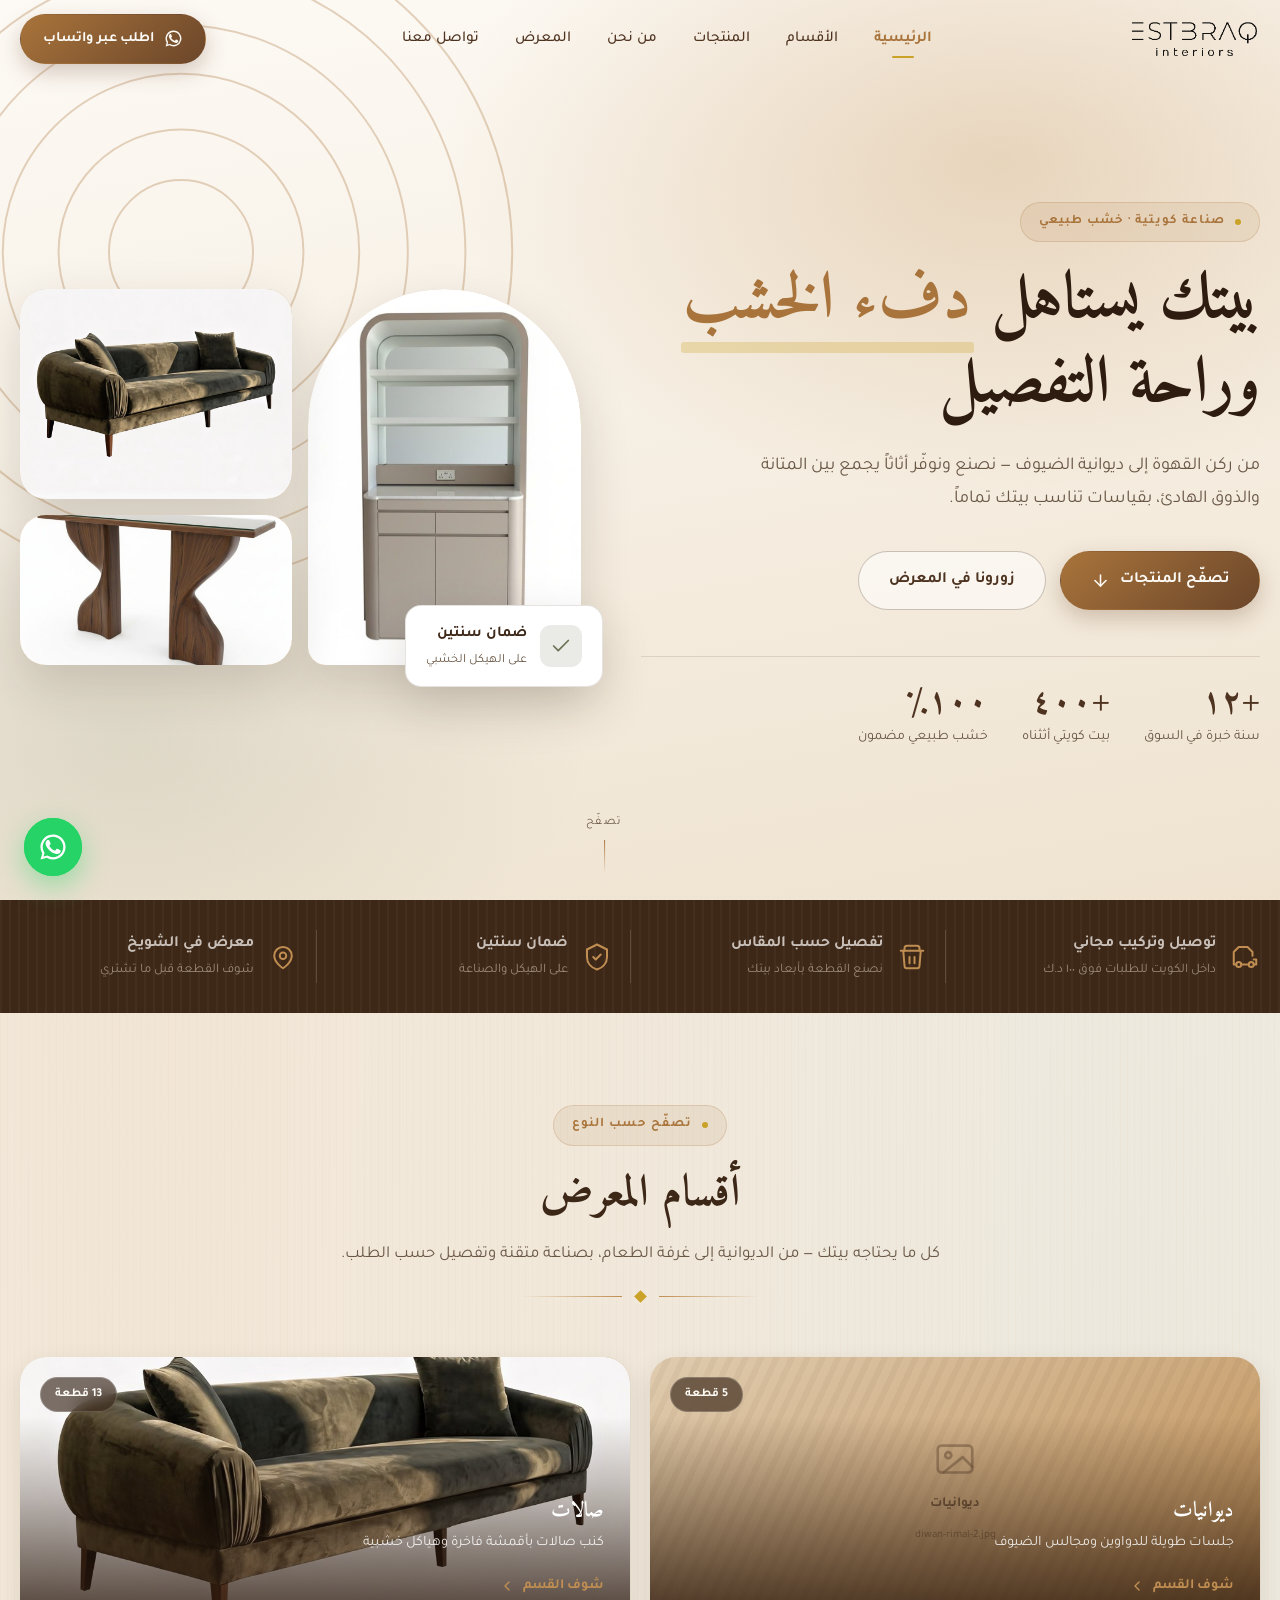
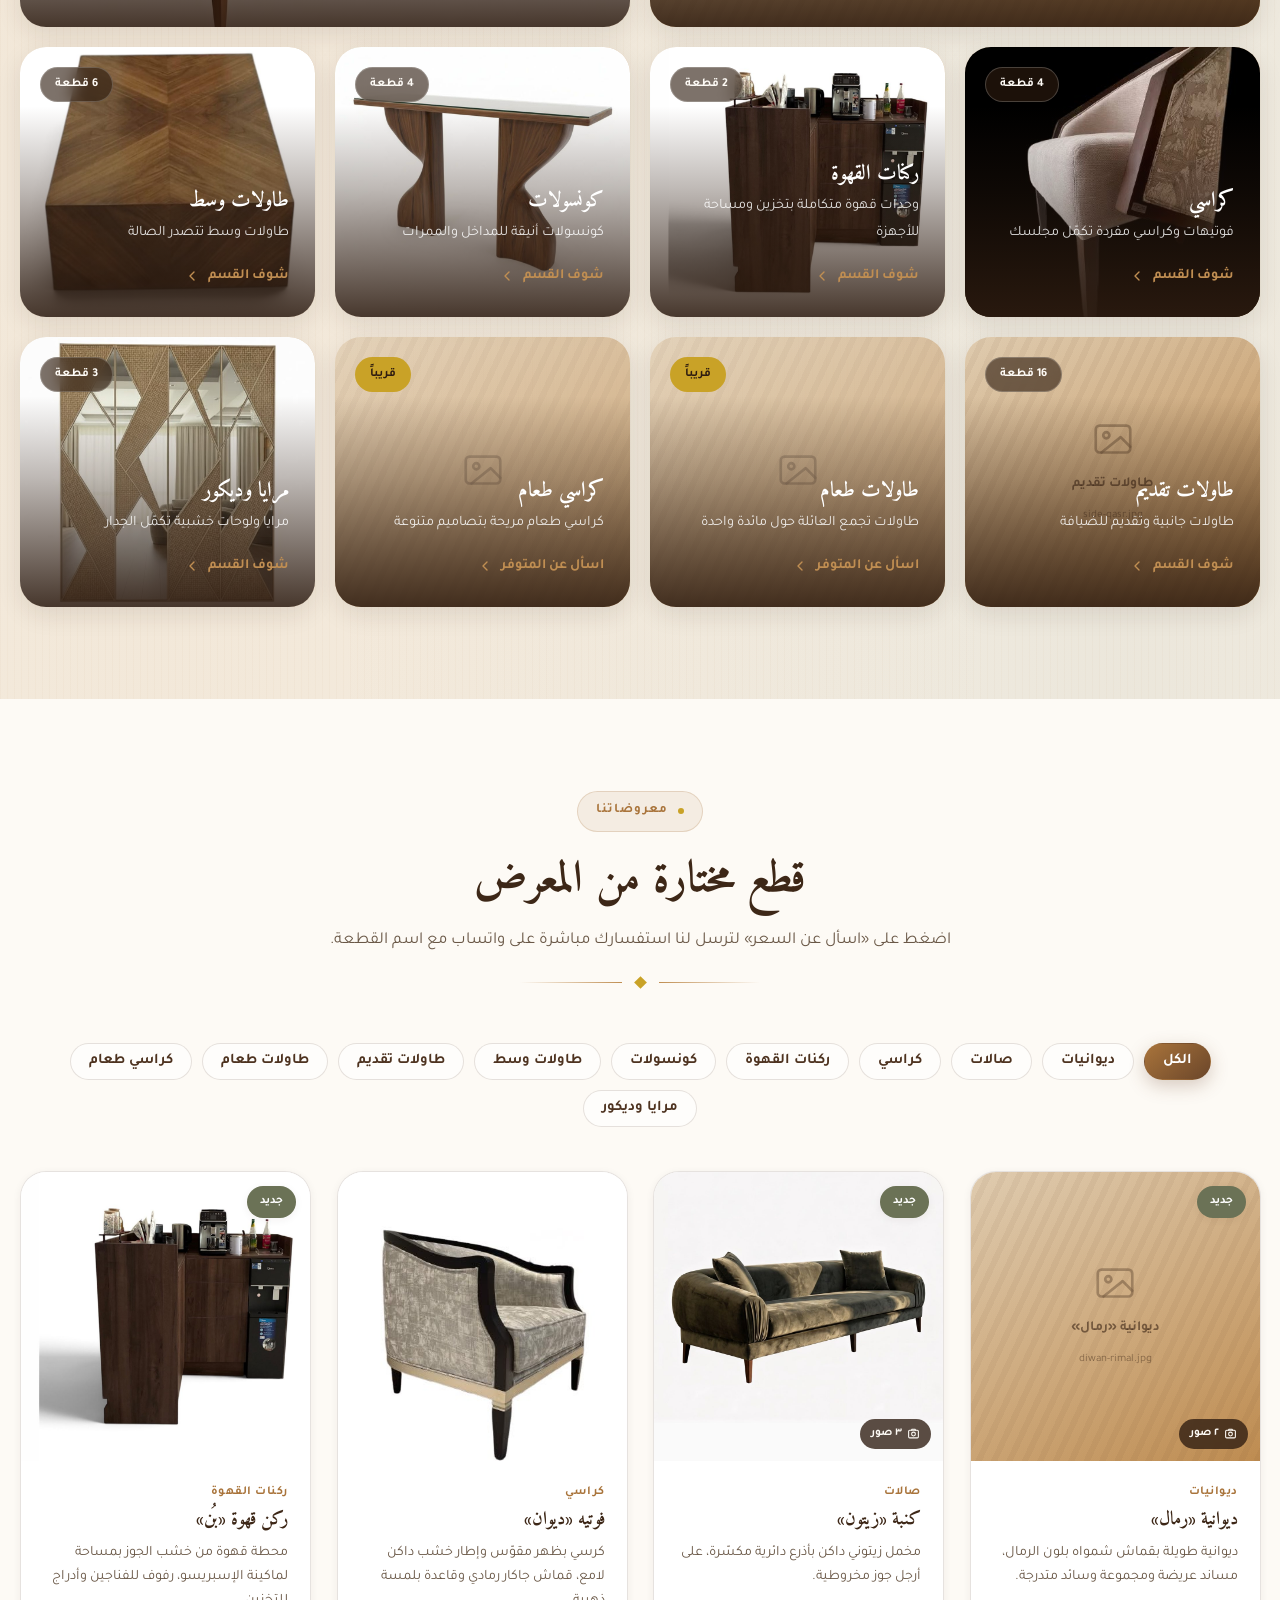
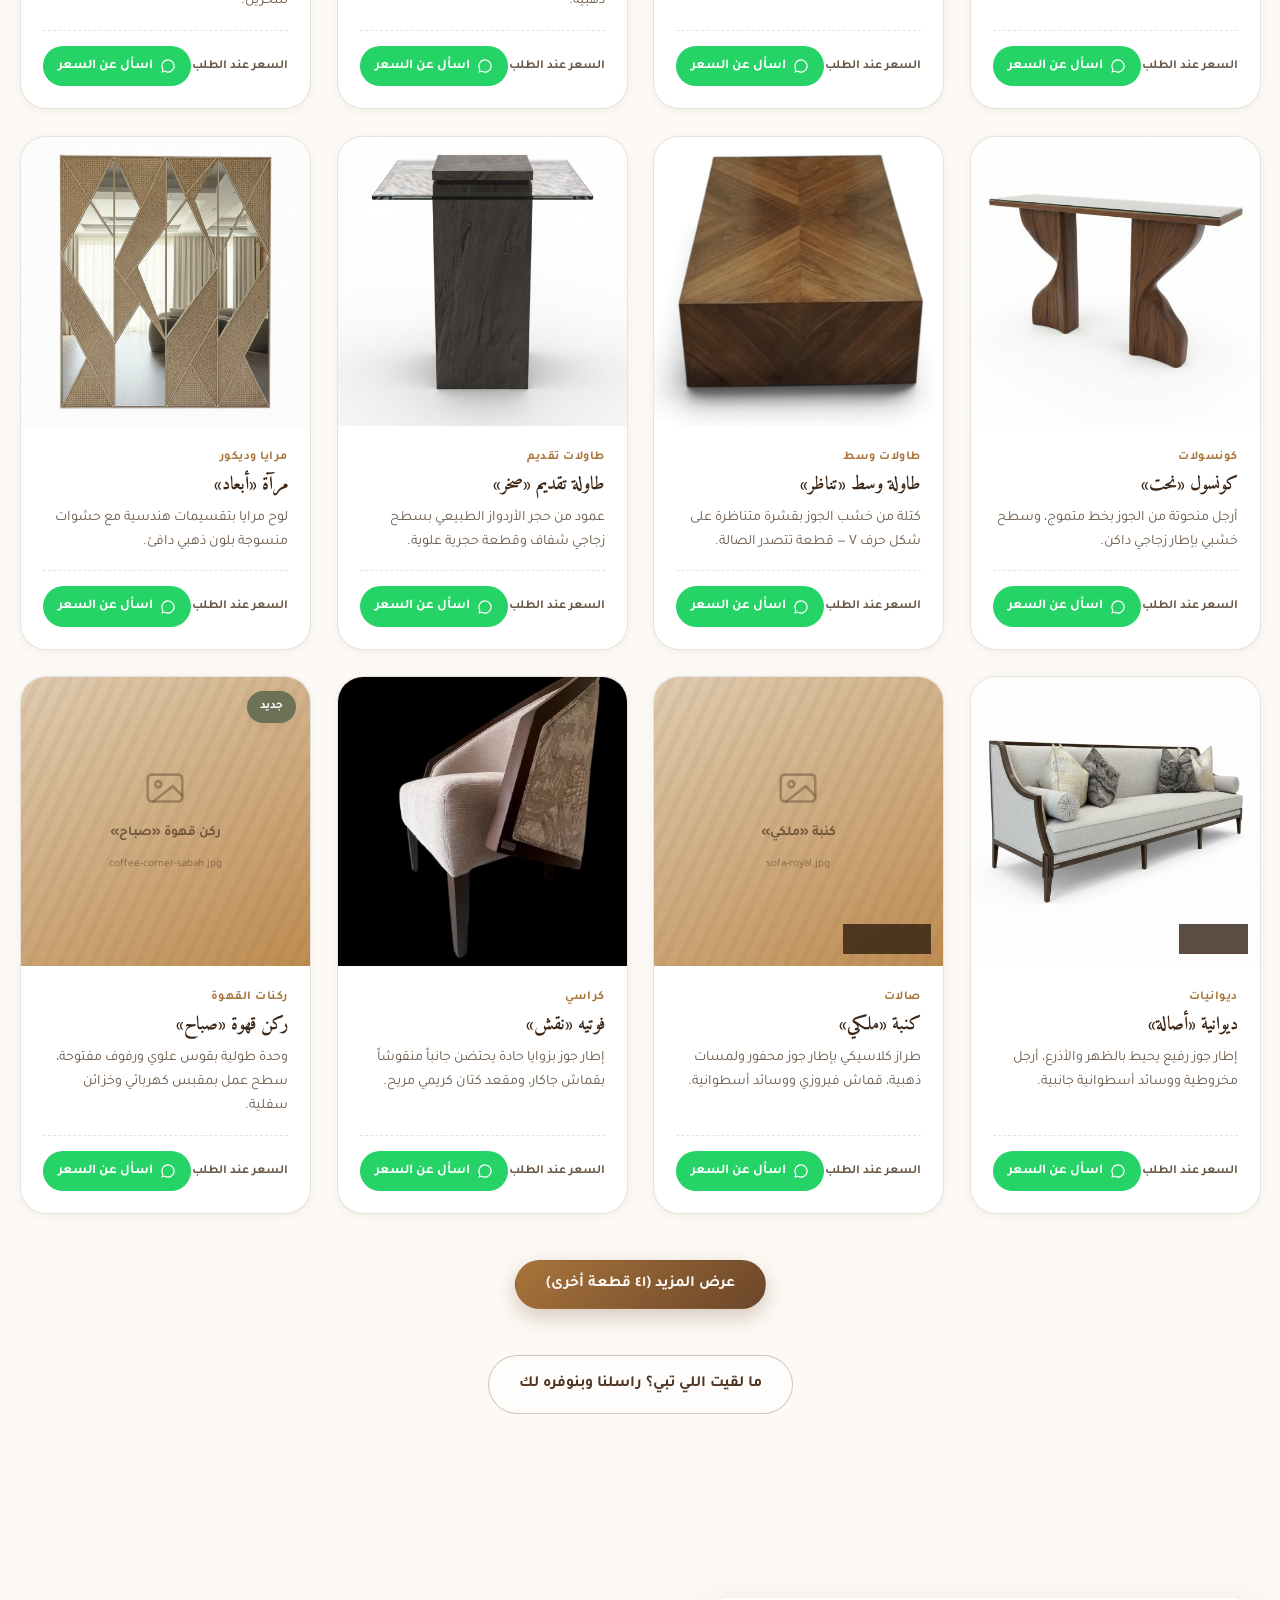
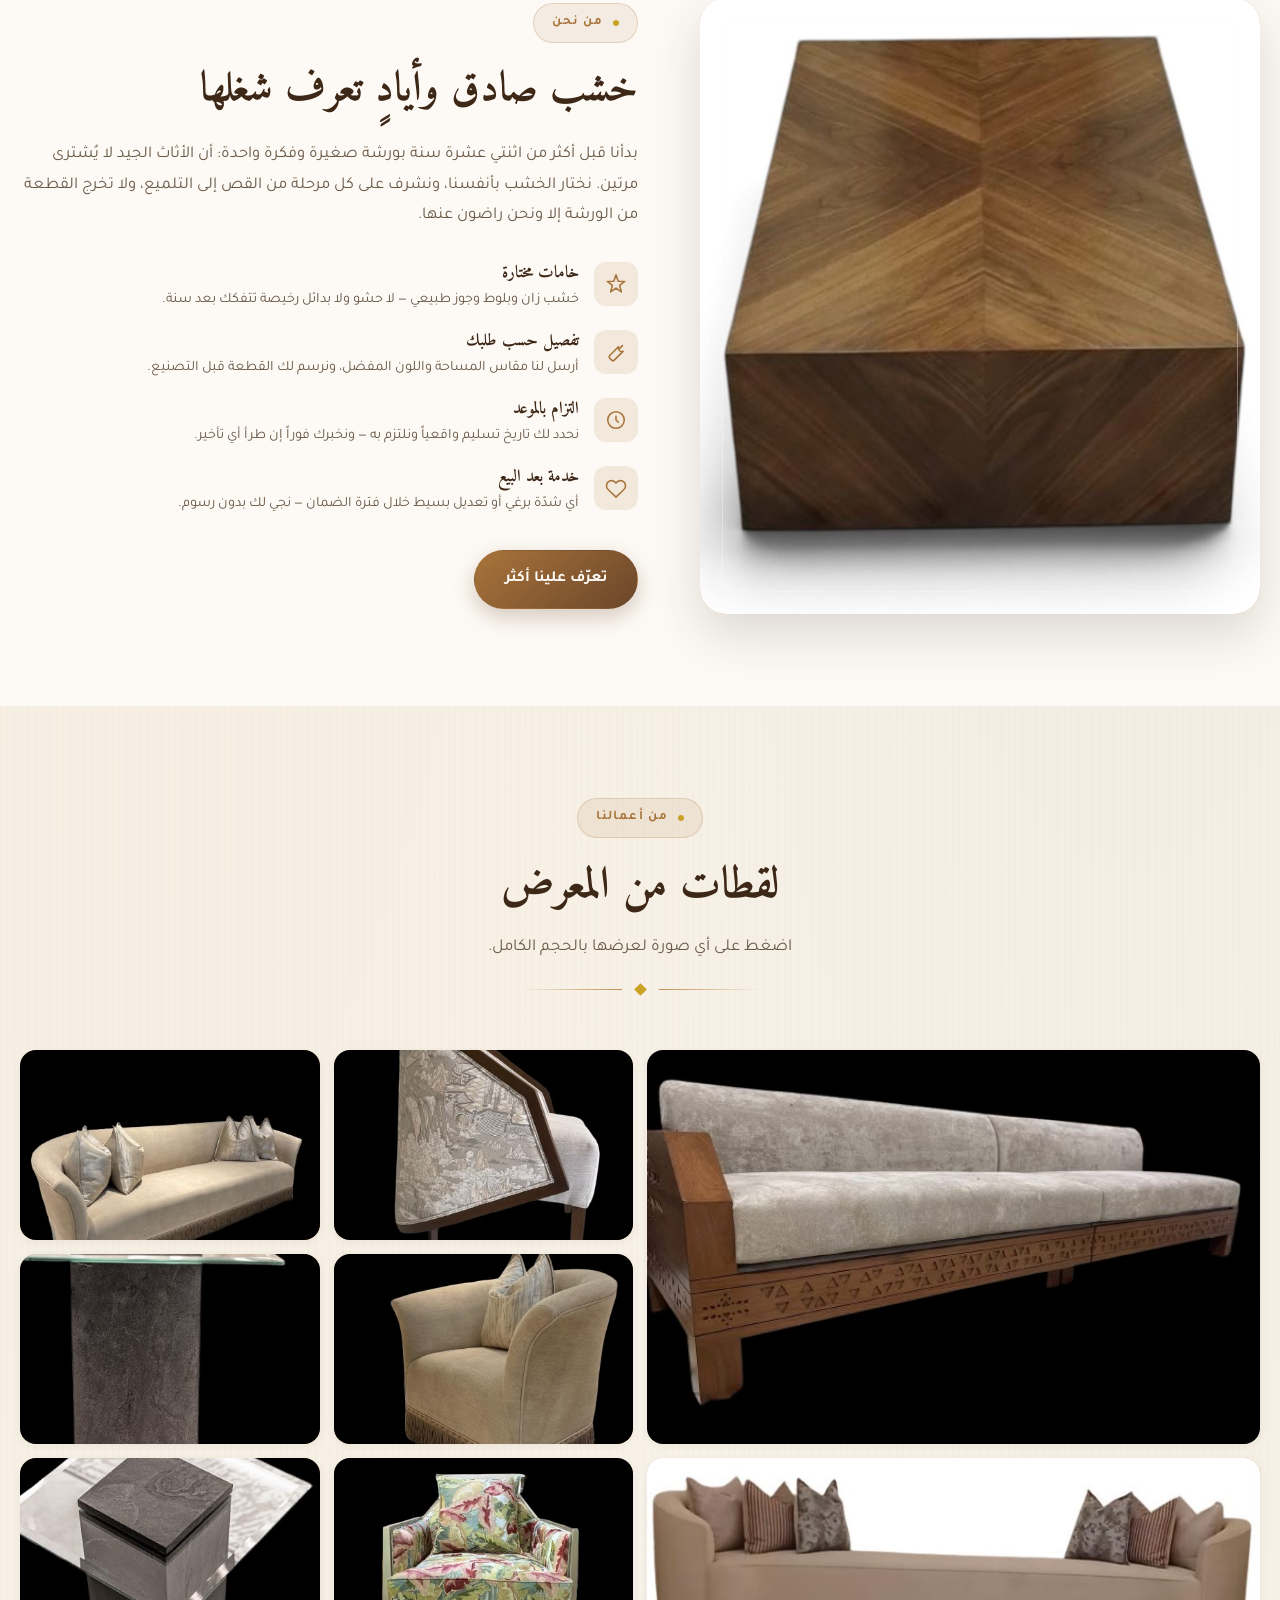
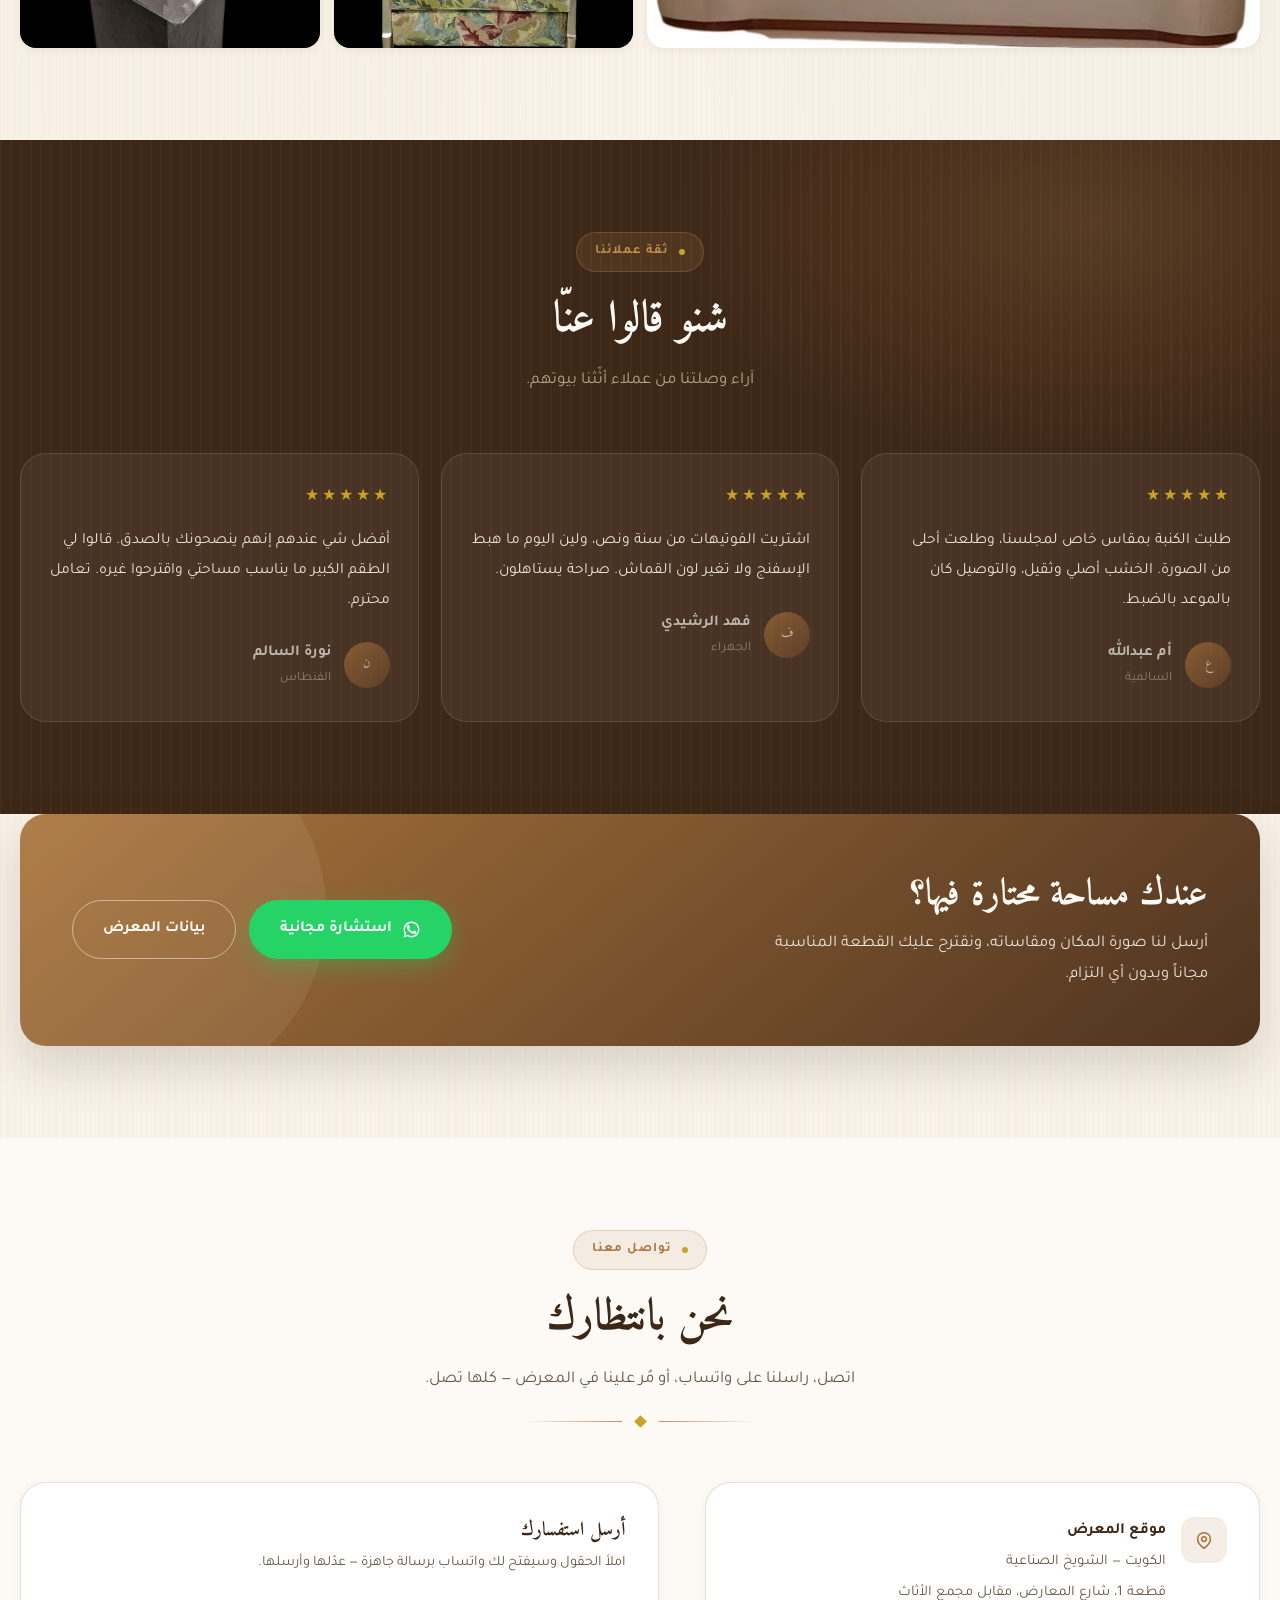
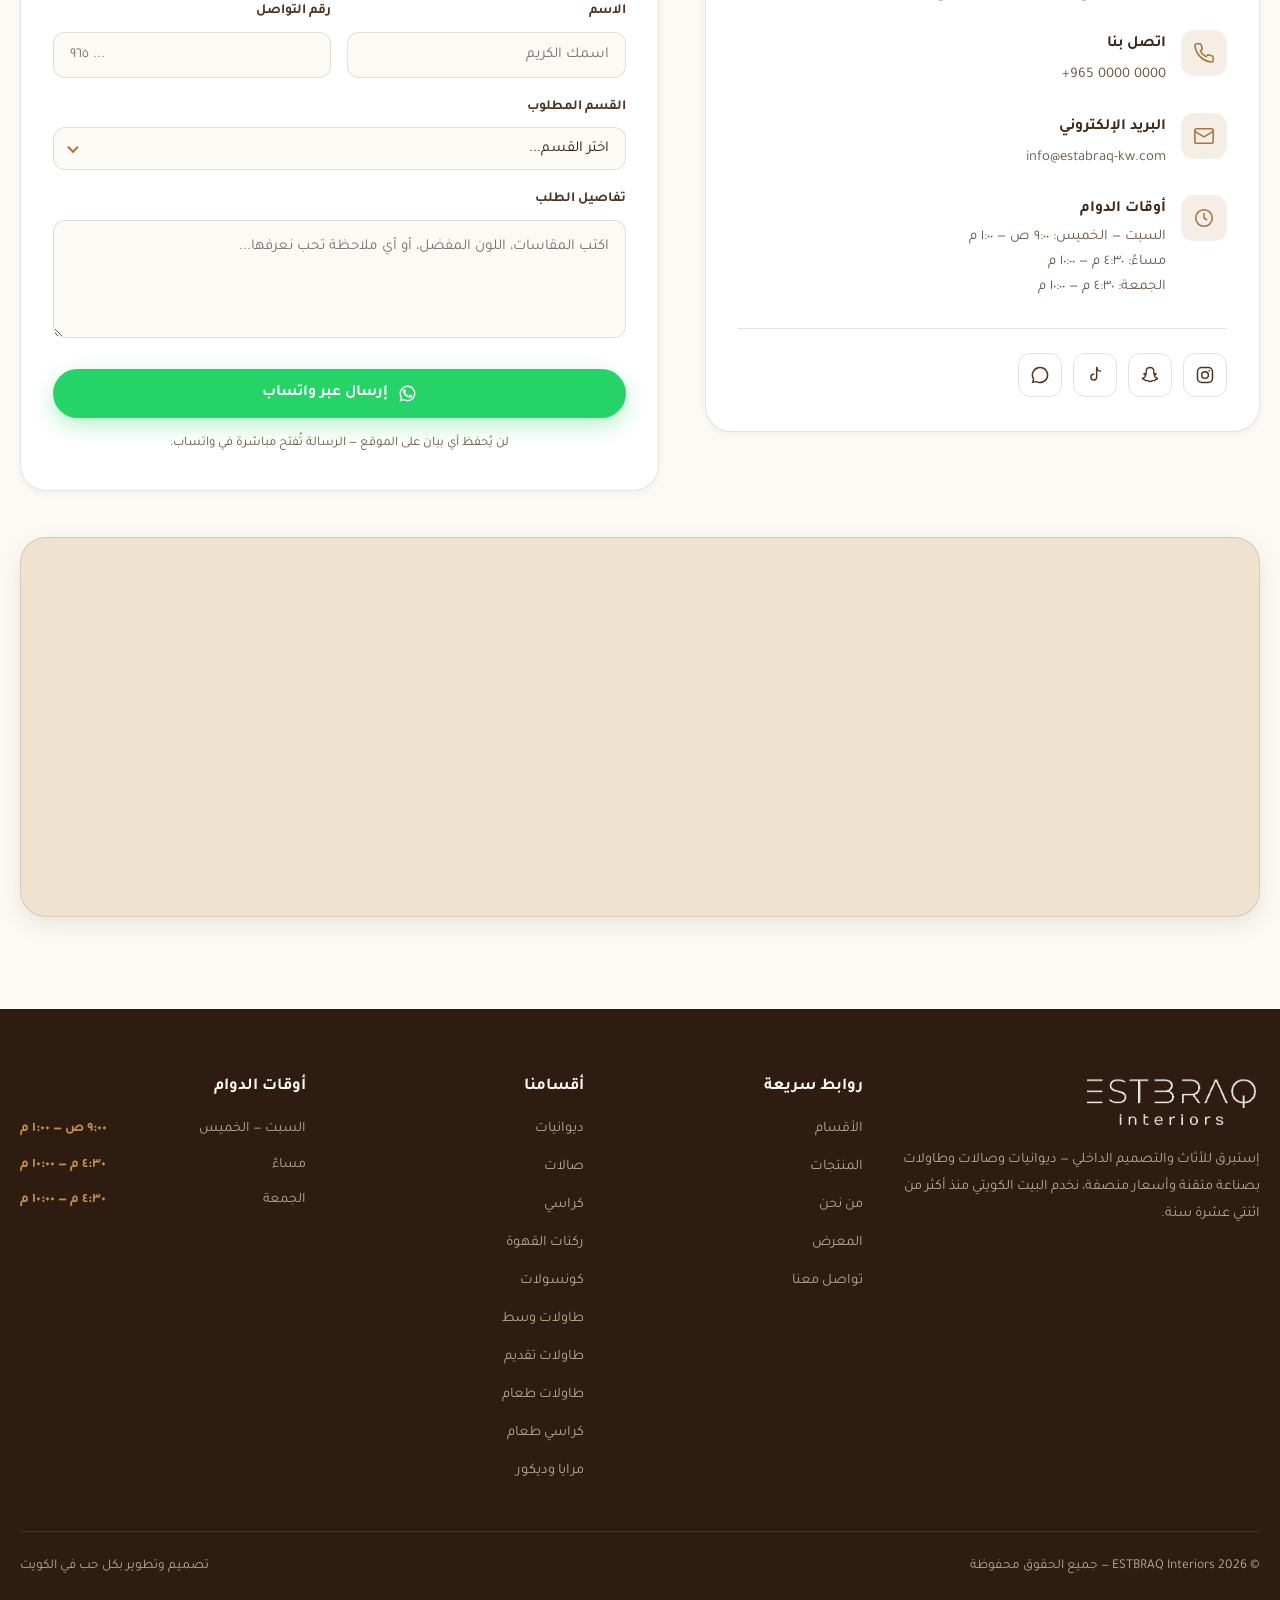
==== index.html @ 03db510d "Add new product catalogue: coffee corners, consoles, tables, decor Process 56 studio photos and 4 tu" ====
<!DOCTYPE html>
<html lang="ar" dir="rtl">
<head>
<meta charset="UTF-8">
<meta name="viewport" content="width=device-width, initial-scale=1">
<title>إستبرق للأثاث | ESTBRAQ Interiors — الكويت</title>
<meta name="description" content="إستبرق للأثاث والتصميم الداخلي في الكويت — ديوانيات، صالات، كراسي، كونسولات، طاولات وسط وتقديم وطعام بصناعة متقنة وتفصيل حسب الطلب.">
<meta name="theme-color" content="#4E3320">

<!-- مشاركة الرابط على واتساب وانستقرام -->
<meta property="og:type" content="website">
<meta property="og:title" content="إستبرق للأثاث | ESTBRAQ Interiors — الكويت">
<meta property="og:description" content="ديوانيات وصالات وطاولات طعام بتصميم أنيق — تفصيل حسب الطلب.">
<meta property="og:locale" content="ar_KW">

<!-- الخطوط العربية -->
<link rel="preconnect" href="https://fonts.googleapis.com">
<link rel="preconnect" href="https://fonts.gstatic.com" crossorigin>
<link href="https://fonts.googleapis.com/css2?family=Tajawal:wght@400;500;700;800&family=Amiri:wght@400;700&display=swap" rel="stylesheet">

<link rel="stylesheet" href="css/style.css">
<link rel="icon" href="data:image/svg+xml,<svg xmlns='http://www.w3.org/2000/svg' viewBox='0 0 100 100'><rect width='100' height='100' rx='22' fill='%23A9743B'/><g fill='%23FDFAF5'><rect x='24' y='27' width='52' height='9' rx='2'/><rect x='24' y='45.5' width='40' height='9' rx='2'/><rect x='24' y='64' width='52' height='9' rx='2'/></g></svg>">
</head>
<body>

<!-- ==================== شريط التنقل ==================== -->
<header class="nav" id="nav">
  <div class="nav__inner">

    <a href="#home" class="brand" aria-label="إستبرق — الرئيسية">
      <img class="brand__logo" src="assets/images/logo.png" alt="ESTBRAQ interiors" width="449" height="137">
    </a>

    <nav class="nav__links" id="navLinks" aria-label="القائمة الرئيسية">
      <a href="#home" class="is-active">الرئيسية</a>
      <a href="#categories">الأقسام</a>
      <a href="#products">المنتجات</a>
      <a href="#about">من نحن</a>
      <a href="#gallery">المعرض</a>
      <a href="#contact">تواصل معنا</a>
    </nav>

    <div class="nav__cta">
      <a href="#" class="btn btn--primary" data-wa data-wa-msg="السلام عليكم، حاب أستفسر عن الأثاث المتوفر لديكم.">
        <svg viewBox="0 0 24 24" fill="currentColor" aria-hidden="true"><path d="M17.47 14.38c-.3-.15-1.75-.86-2.02-.96-.27-.1-.47-.15-.67.15s-.77.96-.94 1.16c-.17.2-.35.22-.64.07-.3-.15-1.25-.46-2.38-1.47-.88-.78-1.47-1.75-1.65-2.05-.17-.3-.02-.46.13-.6.13-.13.3-.35.45-.52.15-.17.2-.3.3-.5.1-.2.05-.37-.02-.52-.08-.15-.67-1.6-.92-2.2-.24-.57-.49-.5-.67-.5h-.57c-.2 0-.52.07-.79.37-.27.3-1.04 1.01-1.04 2.47s1.07 2.86 1.22 3.06c.15.2 2.1 3.2 5.08 4.49.71.3 1.26.49 1.7.63.71.22 1.36.19 1.87.12.57-.09 1.75-.72 2-1.41.25-.69.25-1.28.17-1.41-.07-.13-.27-.2-.57-.35z"/><path d="M12 2a10 10 0 0 0-8.6 15.1L2 22l5.05-1.32A10 10 0 1 0 12 2zm0 18.2a8.2 8.2 0 0 1-4.18-1.14l-.3-.18-3.1.81.83-3.02-.2-.31A8.2 8.2 0 1 1 12 20.2z"/></svg>
        اطلب عبر واتساب
      </a>
    </div>

    <button class="nav__burger" id="burger" aria-label="فتح القائمة" aria-expanded="false" aria-controls="mobileMenu">
      <span></span><span></span><span></span>
    </button>

  </div>
</header>

<!-- قائمة الجوال -->
<div class="mobile-menu" id="mobileMenu">
  <a href="#home">الرئيسية</a>
  <a href="#categories">الأقسام</a>
  <a href="#products">المنتجات</a>
  <a href="#about">من نحن</a>
  <a href="#gallery">المعرض</a>
  <a href="#contact">تواصل معنا</a>
  <a href="#" class="btn btn--wa" data-wa data-wa-msg="السلام عليكم، حاب أستفسر عن الأثاث المتوفر لديكم.">تواصل عبر واتساب</a>
</div>

<main>

<!-- ==================== الواجهة الرئيسية ==================== -->
<section class="hero" id="home">
  <div class="hero__bg"></div>

  <!-- حلقات خشبية زخرفية -->
  <svg class="hero__rings" viewBox="0 0 400 400" aria-hidden="true">
    <g fill="none" stroke="#A9743B" stroke-width="1.1">
      <circle cx="200" cy="200" r="40"/>
      <circle cx="200" cy="200" r="68"/>
      <circle cx="200" cy="200" r="99"/>
      <circle cx="200" cy="200" r="126"/>
      <circle cx="200" cy="200" r="158"/>
      <circle cx="200" cy="200" r="184"/>
    </g>
  </svg>

  <div class="container hero__grid">

    <div class="hero__copy">
      <span class="eyebrow reveal">صناعة كويتية · خشب طبيعي</span>

      <h1 class="hero__title reveal" data-d="1">
        بيتك يستاهل <span class="accent">دفء الخشب</span><br>
        وراحة التفصيل
      </h1>

      <p class="hero__lead reveal" data-d="2">
        من ركن القهوة إلى ديوانية الضيوف — نصنع ونوفّر أثاثاً
        يجمع بين المتانة والذوق الهادئ، بقياسات تناسب بيتك تماماً.
      </p>

      <div class="hero__actions reveal" data-d="3">
        <a href="#products" class="btn btn--primary">
          تصفّح المنتجات
          <svg viewBox="0 0 24 24" fill="none" stroke="currentColor" stroke-width="2" stroke-linecap="round" stroke-linejoin="round"><path d="M12 5v14"/><path d="m19 12-7 7-7-7"/></svg>
        </a>
        <a href="#contact" class="btn btn--ghost">زورونا في المعرض</a>
      </div>

      <div class="hero__stats reveal" data-d="4">
        <div class="hero__stat"><b>+١٢</b><span>سنة خبرة في السوق</span></div>
        <div class="hero__stat"><b>+٤٠٠</b><span>بيت كويتي أثثناه</span></div>
        <div class="hero__stat"><b>١٠٠٪</b><span>خشب طبيعي مضمون</span></div>
      </div>
    </div>

    <div class="hero__visual reveal" data-d="2">
      <figure data-ph="ركن قهوة" data-ph-file="hero-1.jpg"></figure>
      <figure data-ph="كنبة زيتون" data-ph-file="hero-2.jpg"></figure>
      <figure data-ph="كونسول نحت" data-ph-file="hero-3.jpg"></figure>

      <div class="hero__badge">
        <span class="icn" aria-hidden="true">
          <svg viewBox="0 0 24 24" fill="none" stroke="currentColor" stroke-width="1.9" stroke-linecap="round" stroke-linejoin="round"><path d="M20 6 9 17l-5-5"/></svg>
        </span>
        <span>
          <b>ضمان سنتين</b>
          <span>على الهيكل الخشبي</span>
        </span>
      </div>
    </div>

  </div>

  <div class="scroll-hint" aria-hidden="true">
    <span>تصفّح</span>
    <i></i>
  </div>
</section>

<!-- ==================== شريط المزايا ==================== -->
<section class="strip">
  <div class="container strip__grid">

    <div class="strip__item">
      <svg viewBox="0 0 24 24" fill="none" stroke="currentColor" stroke-width="1.6" stroke-linecap="round" stroke-linejoin="round"><path d="M5 18H3V8l4-4h7l4 4v3"/><circle cx="7" cy="18" r="2"/><circle cx="17" cy="18" r="2"/><path d="M9 18h6"/><path d="M19 14h2v4h-2"/></svg>
      <span><b>توصيل وتركيب مجاني</b><span>داخل الكويت للطلبات فوق ١٠٠ د.ك</span></span>
    </div>

    <div class="strip__item">
      <svg viewBox="0 0 24 24" fill="none" stroke="currentColor" stroke-width="1.6" stroke-linecap="round" stroke-linejoin="round"><path d="M3 7h18"/><path d="M6 7V5a2 2 0 0 1 2-2h8a2 2 0 0 1 2 2v2"/><path d="M5 7l1 12a2 2 0 0 0 2 2h8a2 2 0 0 0 2-2l1-12"/><path d="M10 12v5M14 12v5"/></svg>
      <span><b>تفصيل حسب المقاس</b><span>نصنع القطعة بأبعاد بيتك</span></span>
    </div>

    <div class="strip__item">
      <svg viewBox="0 0 24 24" fill="none" stroke="currentColor" stroke-width="1.6" stroke-linecap="round" stroke-linejoin="round"><path d="M12 2 4 6v6c0 5 3.4 8.7 8 10 4.6-1.3 8-5 8-10V6z"/><path d="m9 12 2 2 4-4"/></svg>
      <span><b>ضمان سنتين</b><span>على الهيكل والصناعة</span></span>
    </div>

    <div class="strip__item">
      <svg viewBox="0 0 24 24" fill="none" stroke="currentColor" stroke-width="1.6" stroke-linecap="round" stroke-linejoin="round"><path d="M12 21s-7-4.4-7-10a7 7 0 0 1 14 0c0 5.6-7 10-7 10z"/><circle cx="12" cy="11" r="2.6"/></svg>
      <span><b>معرض في الشويخ</b><span>شوف القطعة قبل ما تشتري</span></span>
    </div>

  </div>
</section>

<!-- ==================== الأقسام ==================== -->
<section class="section" id="categories">
  <div class="container">

    <div class="section-head reveal">
      <span class="eyebrow">تصفّح حسب النوع</span>
      <h2 class="section-title">أقسام المعرض</h2>
      <p class="section-sub">كل ما يحتاجه بيتك — من الديوانية إلى غرفة الطعام، بصناعة متقنة وتفصيل حسب الطلب.</p>
      <div class="divider"><span></span></div>
    </div>

    <div class="cats" id="catsGrid"><!-- تُبنى من ملف data.js --></div>

  </div>
</section>

<!-- ==================== المنتجات ==================== -->
<section class="section" id="products" style="background: var(--surface-2);">
  <div class="container">

    <div class="section-head reveal">
      <span class="eyebrow">معروضاتنا</span>
      <h2 class="section-title">قطع مختارة من المعرض</h2>
      <p class="section-sub">اضغط على «اسأل عن السعر» لترسل لنا استفسارك مباشرة على واتساب مع اسم القطعة.</p>
      <div class="divider"><span></span></div>
    </div>

    <div class="filters reveal" id="filters" role="tablist" aria-label="تصفية المنتجات"></div>

    <div class="products" id="productsGrid"></div>

    <div class="more-wrap" id="loadMoreWrap" hidden>
      <button type="button" class="btn btn--primary" id="loadMore">عرض المزيد</button>
    </div>

    <div class="more-wrap">
      <a href="#" class="btn btn--ghost" data-wa data-wa-msg="السلام عليكم، أبي أشوف باقي القطع المتوفرة عندكم.">
        ما لقيت اللي تبي؟ راسلنا وبنوفره لك
      </a>
    </div>

  </div>
</section>

<!-- ==================== من نحن ==================== -->
<section class="section about" id="about">
  <div class="container about__grid">

    <div class="about__media reveal" data-ph="ورشتنا" data-ph-file="about.jpg">
      <div class="about__frame"></div>
    </div>

    <div class="about__copy">
      <span class="eyebrow reveal">من نحن</span>
      <h2 class="about__title reveal" data-d="1">خشب صادق وأيادٍ تعرف شغلها</h2>
      <p class="about__text reveal" data-d="2">
        بدأنا قبل أكثر من اثنتي عشرة سنة بورشة صغيرة وفكرة واحدة: أن الأثاث الجيد
        لا يُشترى مرتين. نختار الخشب بأنفسنا، ونشرف على كل مرحلة من القص إلى التلميع،
        ولا تخرج القطعة من الورشة إلا ونحن راضون عنها.
      </p>

      <div class="about__points">
        <div class="about__point reveal" data-d="1">
          <span class="icn" aria-hidden="true"><svg viewBox="0 0 24 24" fill="none" stroke="currentColor" stroke-width="1.7" stroke-linecap="round" stroke-linejoin="round"><path d="m12 2 2.4 6.9 7.1.3-5.6 4.4 2 7-5.9-4.1L6.1 20.6l2-7L2.5 9.2l7.1-.3z"/></svg></span>
          <div><h4>خامات مختارة</h4><p>خشب زان وبلوط وجوز طبيعي — لا حشو ولا بدائل رخيصة تتفكك بعد سنة.</p></div>
        </div>

        <div class="about__point reveal" data-d="2">
          <span class="icn" aria-hidden="true"><svg viewBox="0 0 24 24" fill="none" stroke="currentColor" stroke-width="1.7" stroke-linecap="round" stroke-linejoin="round"><path d="M14.7 6.3a4 4 0 0 0 5 5l-9.6 9.6a2 2 0 0 1-2.8 0l-2.2-2.2a2 2 0 0 1 0-2.8z"/><path d="m16 8 3-3"/></svg></span>
          <div><h4>تفصيل حسب طلبك</h4><p>أرسل لنا مقاس المساحة واللون المفضل، ونرسم لك القطعة قبل التصنيع.</p></div>
        </div>

        <div class="about__point reveal" data-d="3">
          <span class="icn" aria-hidden="true"><svg viewBox="0 0 24 24" fill="none" stroke="currentColor" stroke-width="1.7" stroke-linecap="round" stroke-linejoin="round"><path d="M12 8v4l2.5 2.5"/><circle cx="12" cy="12" r="9"/></svg></span>
          <div><h4>التزام بالموعد</h4><p>نحدد لك تاريخ تسليم واقعياً ونلتزم به — ونخبرك فوراً إن طرأ أي تأخير.</p></div>
        </div>

        <div class="about__point reveal" data-d="4">
          <span class="icn" aria-hidden="true"><svg viewBox="0 0 24 24" fill="none" stroke="currentColor" stroke-width="1.7" stroke-linecap="round" stroke-linejoin="round"><path d="M20.8 5.6a5.5 5.5 0 0 0-7.8 0L12 6.6l-1-1a5.5 5.5 0 1 0-7.8 7.8l1 1L12 22l7.8-7.6 1-1a5.5 5.5 0 0 0 0-7.8z"/></svg></span>
          <div><h4>خدمة بعد البيع</h4><p>أي شدّة برغي أو تعديل بسيط خلال فترة الضمان — نجي لك بدون رسوم.</p></div>
        </div>
      </div>

      <a href="#contact" class="btn btn--primary reveal">تعرّف علينا أكثر</a>
    </div>

  </div>
</section>

<!-- ==================== المعرض ==================== -->
<section class="section" id="gallery">
  <div class="container">

    <div class="section-head reveal">
      <span class="eyebrow">من أعمالنا</span>
      <h2 class="section-title">لقطات من المعرض</h2>
      <p class="section-sub">اضغط على أي صورة لعرضها بالحجم الكامل.</p>
      <div class="divider"><span></span></div>
    </div>

    <div class="gallery reveal" id="galleryGrid"></div>

  </div>
</section>

<!-- ==================== آراء العملاء ==================== -->
<section class="section reviews">
  <div class="container">

    <div class="section-head reveal">
      <span class="eyebrow">ثقة عملائنا</span>
      <h2 class="section-title">شنو قالوا عنّا</h2>
      <p class="section-sub">آراء وصلتنا من عملاء أثّثنا بيوتهم.</p>
    </div>

    <div class="reviews__grid" id="reviewsGrid"></div>

  </div>
</section>

<!-- ==================== دعوة للتواصل ==================== -->
<section class="section" style="padding-top:0;">
  <div class="container">
    <div class="cta-band reveal">
      <div>
        <h2>عندك مساحة محتارة فيها؟</h2>
        <p>أرسل لنا صورة المكان ومقاساته، ونقترح عليك القطعة المناسبة مجاناً وبدون أي التزام.</p>
      </div>
      <div class="cta-band__actions">
        <a href="#" class="btn btn--wa" data-wa data-wa-msg="السلام عليكم، عندي مساحة أبي أستشيركم فيها. بأرسل لكم صورة ومقاسات.">
          <svg viewBox="0 0 24 24" fill="currentColor" aria-hidden="true"><path d="M12 2a10 10 0 0 0-8.6 15.1L2 22l5.05-1.32A10 10 0 1 0 12 2zm0 18.2a8.2 8.2 0 0 1-4.18-1.14l-.3-.18-3.1.81.83-3.02-.2-.31A8.2 8.2 0 1 1 12 20.2z"/><path d="M17.47 14.38c-.3-.15-1.75-.86-2.02-.96-.27-.1-.47-.15-.67.15s-.77.96-.94 1.16c-.17.2-.35.22-.64.07-.3-.15-1.25-.46-2.38-1.47-.88-.78-1.47-1.75-1.65-2.05-.17-.3-.02-.46.13-.6.13-.13.3-.35.45-.52.15-.17.2-.3.3-.5.1-.2.05-.37-.02-.52-.08-.15-.67-1.6-.92-2.2-.24-.57-.49-.5-.67-.5h-.57c-.2 0-.52.07-.79.37-.27.3-1.04 1.01-1.04 2.47s1.07 2.86 1.22 3.06c.15.2 2.1 3.2 5.08 4.49.71.3 1.26.49 1.7.63.71.22 1.36.19 1.87.12.57-.09 1.75-.72 2-1.41.25-.69.25-1.28.17-1.41-.07-.13-.27-.2-.57-.35z"/></svg>
          استشارة مجانية
        </a>
        <a href="#contact" class="btn btn--ghost">بيانات المعرض</a>
      </div>
    </div>
  </div>
</section>

<!-- ==================== التواصل ==================== -->
<section class="section" id="contact" style="background: var(--surface-2); padding-top:0;">
  <div class="container" style="padding-top:92px;">

    <div class="section-head reveal">
      <span class="eyebrow">تواصل معنا</span>
      <h2 class="section-title">نحن بانتظارك</h2>
      <p class="section-sub">اتصل، راسلنا على واتساب، أو مُر علينا في المعرض — كلها تصل.</p>
      <div class="divider"><span></span></div>
    </div>

    <div class="contact__grid">

      <!-- بطاقة المعلومات -->
      <div class="info-card reveal">
        <div class="info-list" id="infoList"></div>
        <div class="socials" id="socials"></div>
      </div>

      <!-- نموذج الاستفسار -->
      <div class="form-card reveal" data-d="1">
        <h3 style="margin-bottom:6px;">أرسل استفسارك</h3>
        <p style="font-size:.9rem;color:var(--ink-soft);margin-bottom:22px;">
          املأ الحقول وسيفتح لك واتساب برسالة جاهزة — عدّلها وأرسلها.
        </p>

        <form id="inquiryForm" novalidate>
          <div class="form-row">
            <div class="field">
              <label for="fName">الاسم</label>
              <input type="text" id="fName" name="name" placeholder="اسمك الكريم" required autocomplete="name">
            </div>
            <div class="field">
              <label for="fPhone">رقم التواصل</label>
              <input type="tel" id="fPhone" name="phone" placeholder="٩٦٥ ..." inputmode="tel" autocomplete="tel">
            </div>
          </div>

          <div class="field">
            <label for="fCat">القسم المطلوب</label>
            <div class="sel-wrap">
              <select id="fCat" name="cat"></select>
            </div>
          </div>

          <div class="field">
            <label for="fMsg">تفاصيل الطلب</label>
            <textarea id="fMsg" name="msg" placeholder="اكتب المقاسات، اللون المفضل، أو أي ملاحظة تحب نعرفها..." required></textarea>
          </div>

          <button type="submit" class="btn btn--wa">
            <svg viewBox="0 0 24 24" fill="currentColor" aria-hidden="true"><path d="M12 2a10 10 0 0 0-8.6 15.1L2 22l5.05-1.32A10 10 0 1 0 12 2zm0 18.2a8.2 8.2 0 0 1-4.18-1.14l-.3-.18-3.1.81.83-3.02-.2-.31A8.2 8.2 0 1 1 12 20.2z"/><path d="M17.47 14.38c-.3-.15-1.75-.86-2.02-.96-.27-.1-.47-.15-.67.15s-.77.96-.94 1.16c-.17.2-.35.22-.64.07-.3-.15-1.25-.46-2.38-1.47-.88-.78-1.47-1.75-1.65-2.05-.17-.3-.02-.46.13-.6.13-.13.3-.35.45-.52.15-.17.2-.3.3-.5.1-.2.05-.37-.02-.52-.08-.15-.67-1.6-.92-2.2-.24-.57-.49-.5-.67-.5h-.57c-.2 0-.52.07-.79.37-.27.3-1.04 1.01-1.04 2.47s1.07 2.86 1.22 3.06c.15.2 2.1 3.2 5.08 4.49.71.3 1.26.49 1.7.63.71.22 1.36.19 1.87.12.57-.09 1.75-.72 2-1.41.25-.69.25-1.28.17-1.41-.07-.13-.27-.2-.57-.35z"/></svg>
            إرسال عبر واتساب
          </button>
          <p class="form-note">لن يُحفظ أي بيان على الموقع — الرسالة تُفتح مباشرة في واتساب.</p>
        </form>
      </div>

    </div>

    <div class="map-wrap reveal" style="margin-top:46px;" id="mapWrap"></div>

  </div>
</section>

</main>

<!-- ==================== التذييل ==================== -->
<footer class="footer">
  <div class="container">
    <div class="footer__grid">

      <div>
        <div class="brand">
          <img class="brand__logo" src="assets/images/logo.png" alt="ESTBRAQ interiors" width="449" height="137">
        </div>
        <p>إستبرق للأثاث والتصميم الداخلي — ديوانيات وصالات وطاولات بصناعة متقنة وأسعار منصفة، نخدم البيت الكويتي منذ أكثر من اثنتي عشرة سنة.</p>
      </div>

      <div>
        <h4>روابط سريعة</h4>
        <div class="footer__links">
          <a href="#categories">الأقسام</a>
          <a href="#products">المنتجات</a>
          <a href="#about">من نحن</a>
          <a href="#gallery">المعرض</a>
          <a href="#contact">تواصل معنا</a>
        </div>
      </div>

      <div>
        <h4>أقسامنا</h4>
        <div class="footer__links" id="footerCats"></div>
      </div>

      <div>
        <h4>أوقات الدوام</h4>
        <div class="footer__hours" id="footerHours"></div>
      </div>

    </div>

    <div class="footer__bottom">
      <span id="copyright"></span>
      <span>تصميم وتطوير بكل حب في الكويت</span>
    </div>
  </div>
</footer>

<!-- الأزرار العائمة -->
<a href="#" class="wa-float" data-wa data-wa-msg="السلام عليكم، حاب أستفسر عن الأثاث." aria-label="تواصل عبر واتساب">
  <svg viewBox="0 0 24 24" fill="currentColor" aria-hidden="true"><path d="M12 2a10 10 0 0 0-8.6 15.1L2 22l5.05-1.32A10 10 0 1 0 12 2zm0 18.2a8.2 8.2 0 0 1-4.18-1.14l-.3-.18-3.1.81.83-3.02-.2-.31A8.2 8.2 0 1 1 12 20.2z"/><path d="M17.47 14.38c-.3-.15-1.75-.86-2.02-.96-.27-.1-.47-.15-.67.15s-.77.96-.94 1.16c-.17.2-.35.22-.64.07-.3-.15-1.25-.46-2.38-1.47-.88-.78-1.47-1.75-1.65-2.05-.17-.3-.02-.46.13-.6.13-.13.3-.35.45-.52.15-.17.2-.3.3-.5.1-.2.05-.37-.02-.52-.08-.15-.67-1.6-.92-2.2-.24-.57-.49-.5-.67-.5h-.57c-.2 0-.52.07-.79.37-.27.3-1.04 1.01-1.04 2.47s1.07 2.86 1.22 3.06c.15.2 2.1 3.2 5.08 4.49.71.3 1.26.49 1.7.63.71.22 1.36.19 1.87.12.57-.09 1.75-.72 2-1.41.25-.69.25-1.28.17-1.41-.07-.13-.27-.2-.57-.35z"/></svg>
</a>

<button class="to-top" id="toTop" aria-label="العودة للأعلى">
  <svg viewBox="0 0 24 24" fill="none" stroke="currentColor" stroke-width="2.2" stroke-linecap="round" stroke-linejoin="round"><path d="M12 19V5"/><path d="m5 12 7-7 7 7"/></svg>
</button>

<!-- صندوق عرض الصور -->
<div class="lightbox" id="lightbox" role="dialog" aria-modal="true" aria-label="عرض الصورة">
  <button class="lightbox__close" id="lbClose" aria-label="إغلاق">
    <svg viewBox="0 0 24 24" fill="none" stroke="currentColor" stroke-width="2.2" stroke-linecap="round"><path d="M18 6 6 18M6 6l12 12"/></svg>
  </button>
  <button class="lightbox__nav lightbox__nav--prev" id="lbPrev" aria-label="السابق">
    <svg viewBox="0 0 24 24" fill="none" stroke="currentColor" stroke-width="2.2" stroke-linecap="round" stroke-linejoin="round"><path d="m9 18 6-6-6-6"/></svg>
  </button>
  <button class="lightbox__nav lightbox__nav--next" id="lbNext" aria-label="التالي">
    <svg viewBox="0 0 24 24" fill="none" stroke="currentColor" stroke-width="2.2" stroke-linecap="round" stroke-linejoin="round"><path d="m15 18-6-6 6-6"/></svg>
  </button>
  <div class="lightbox__inner">
    <div class="lightbox__media" id="lbMedia"></div>
    <p class="lightbox__cap" id="lbCap"></p>
  </div>
</div>

<script src="js/data.js"></script>
<script src="js/main.js"></script>
</body>
</html>
---- css/style.css ----
/* ==========================================================
   إستبرق للأثاث — ورقة الأنماط الرئيسية
   تصميم دافئ خشبي — يدعم اللغة العربية والاتجاه من اليمين لليسار
   ========================================================== */

/* ---------- 1. المتغيرات والألوان ---------- */
:root {
  /* لوحة الألوان الخشبية الدافئة */
  --walnut-900: #2E1C10;
  --walnut-800: #3D2717;
  --walnut-700: #4E3320;
  --walnut-600: #6B462A;
  --oak-500:    #A9743B;
  --oak-400:    #C08E52;
  --sand-300:   #E3D1B6;
  --sand-200:   #EFE3D0;
  --cream-100:  #F8F2E8;
  --cream-50:   #FDFAF5;

  --olive:      #6B7256;
  --gold:       #C9A227;
  --clay:       #B4633E;

  --ink:        #2B1E14;
  --ink-soft:   #6A5847;
  --line:       rgba(78, 51, 32, 0.14);

  --bg:         var(--cream-100);
  --surface:    #FFFFFF;
  --surface-2:  var(--cream-50);

  /* الظلال */
  --shadow-sm: 0 2px 8px rgba(46, 28, 16, 0.06);
  --shadow-md: 0 8px 24px rgba(46, 28, 16, 0.10);
  --shadow-lg: 0 20px 50px rgba(46, 28, 16, 0.16);

  /* القياسات */
  --radius-sm: 8px;
  --radius:    16px;
  --radius-lg: 26px;
  --maxw:      1240px;
  --nav-h:     78px;

  --ease: cubic-bezier(0.22, 0.61, 0.36, 1);
}

/* ---------- 2. إعادة الضبط ---------- */
*, *::before, *::after { box-sizing: border-box; }

html {
  scroll-behavior: smooth;
  scroll-padding-top: calc(var(--nav-h) + 16px);
  -webkit-text-size-adjust: 100%;
}

body {
  margin: 0;
  font-family: "Tajawal", "Cairo", "Segoe UI", Tahoma, sans-serif;
  background-color: var(--bg);
  color: var(--ink);
  line-height: 1.85;
  font-size: 16.5px;
  overflow-x: hidden;
  /* نسيج خشبي خفيف في الخلفية */
  background-image:
    repeating-linear-gradient(
      90deg,
      rgba(169, 116, 59, 0.030) 0px,
      rgba(169, 116, 59, 0.030) 1px,
      transparent 1px,
      transparent 7px
    ),
    radial-gradient(ellipse at 12% 0%, rgba(192, 142, 82, 0.14), transparent 55%),
    radial-gradient(ellipse at 88% 22%, rgba(107, 114, 86, 0.09), transparent 50%);
}

img { max-width: 100%; display: block; }
a { color: inherit; text-decoration: none; }
button { font-family: inherit; cursor: pointer; border: none; background: none; color: inherit; }
ul { list-style: none; margin: 0; padding: 0; }

h1, h2, h3, h4 {
  font-family: "Amiri", "Tajawal", Georgia, serif;
  font-weight: 700;
  line-height: 1.4;
  margin: 0 0 0.5em;
  color: var(--walnut-800);
}

p { margin: 0 0 1em; }

::selection { background: var(--oak-400); color: #fff; }

/* شريط التمرير */
::-webkit-scrollbar { width: 11px; }
::-webkit-scrollbar-track { background: var(--sand-200); }
::-webkit-scrollbar-thumb {
  background: var(--oak-500);
  border-radius: 99px;
  border: 3px solid var(--sand-200);
}
::-webkit-scrollbar-thumb:hover { background: var(--walnut-600); }

/* ---------- 3. عناصر مساعدة ---------- */
.container {
  width: min(100% - 40px, var(--maxw));
  margin-inline: auto;
}

.section { padding: 92px 0; position: relative; }

.section-head {
  text-align: center;
  max-width: 680px;
  margin: 0 auto 56px;
}

.eyebrow {
  display: inline-flex;
  align-items: center;
  gap: 10px;
  font-size: 0.82rem;
  font-weight: 700;
  letter-spacing: 0.08em;
  color: var(--oak-500);
  background: rgba(169, 116, 59, 0.10);
  border: 1px solid rgba(169, 116, 59, 0.22);
  padding: 7px 18px;
  border-radius: 99px;
  margin-bottom: 18px;
}
.eyebrow::before {
  content: "";
  width: 6px; height: 6px;
  border-radius: 50%;
  background: var(--gold);
}

.section-title {
  font-size: clamp(1.8rem, 3.6vw, 2.75rem);
  margin-bottom: 14px;
}

.section-sub {
  color: var(--ink-soft);
  font-size: 1.05rem;
  margin: 0;
}

/* فاصل زخرفي */
.divider {
  display: flex;
  align-items: center;
  justify-content: center;
  gap: 14px;
  margin: 22px auto 0;
  max-width: 240px;
}
.divider::before, .divider::after {
  content: "";
  height: 1px;
  flex: 1;
  background: linear-gradient(to left, transparent, var(--oak-400));
}
.divider::after { background: linear-gradient(to right, transparent, var(--oak-400)); }
.divider span {
  width: 9px; height: 9px;
  transform: rotate(45deg);
  background: var(--gold);
}

/* ---------- 4. الأزرار ---------- */
.btn {
  display: inline-flex;
  align-items: center;
  justify-content: center;
  gap: 10px;
  padding: 14px 30px;
  border-radius: 99px;
  font-weight: 700;
  font-size: 0.98rem;
  transition: transform 0.25s var(--ease), box-shadow 0.25s var(--ease),
              background-color 0.25s var(--ease), color 0.25s var(--ease);
  white-space: nowrap;
  border: 1.5px solid transparent;
}
.btn svg { width: 19px; height: 19px; flex-shrink: 0; }

.btn--primary {
  background: linear-gradient(140deg, var(--oak-500), var(--walnut-600));
  color: var(--cream-50);
  box-shadow: 0 8px 22px rgba(107, 70, 42, 0.28);
}
.btn--primary:hover {
  transform: translateY(-3px);
  box-shadow: 0 14px 32px rgba(107, 70, 42, 0.38);
}

.btn--ghost {
  border-color: rgba(78, 51, 32, 0.28);
  color: var(--walnut-700);
  background: rgba(255, 255, 255, 0.55);
}
.btn--ghost:hover {
  background: var(--walnut-700);
  border-color: var(--walnut-700);
  color: var(--cream-50);
  transform: translateY(-3px);
}

.btn--wa {
  background: #25D366;
  color: #fff;
  box-shadow: 0 8px 22px rgba(37, 211, 102, 0.32);
}
.btn--wa:hover { transform: translateY(-3px); box-shadow: 0 14px 30px rgba(37, 211, 102, 0.42); }

/* ---------- 5. شريط التنقل ---------- */
.nav {
  position: fixed;
  inset-block-start: 0;
  inset-inline: 0;
  height: var(--nav-h);
  z-index: 900;
  display: flex;
  align-items: center;
  transition: background-color 0.35s var(--ease), box-shadow 0.35s var(--ease),
              height 0.35s var(--ease);
}
.nav.is-stuck {
  background: rgba(250, 245, 237, 0.92);
  backdrop-filter: blur(14px);
  -webkit-backdrop-filter: blur(14px);
  box-shadow: 0 1px 0 var(--line), 0 10px 30px rgba(46, 28, 16, 0.07);
  height: 66px;
}

.nav__inner {
  width: min(100% - 40px, var(--maxw));
  margin-inline: auto;
  display: flex;
  align-items: center;
  justify-content: space-between;
  gap: 24px;
}

/* الشعار — PNG بحبر أسود وخلفية شفافة؛ يُعكس للأبيض في التذييل */
.brand { display: flex; align-items: center; flex-shrink: 0; }
.brand__logo {
  display: block;
  height: 40px;
  width: auto;
  opacity: 0.92;
  transition: height 0.35s var(--ease), opacity 0.25s var(--ease);
}
.brand:hover .brand__logo { opacity: 0.7; }
.nav.is-stuck .brand__logo { height: 34px; }
.footer .brand__logo { height: 54px; filter: invert(1); opacity: 0.9; }

/* الروابط */
.nav__links { display: flex; align-items: center; gap: 6px; }
.nav__links a {
  padding: 9px 15px;
  border-radius: 99px;
  font-size: 0.95rem;
  font-weight: 500;
  color: var(--walnut-700);
  position: relative;
  transition: color 0.2s var(--ease);
}
.nav__links a::after {
  content: "";
  position: absolute;
  inset-block-end: 4px;
  inset-inline-start: 50%;
  translate: 50% 0;
  width: 0;
  height: 2px;
  border-radius: 2px;
  background: var(--gold);
  transition: width 0.28s var(--ease);
}
.nav__links a:hover { color: var(--walnut-900); }
.nav__links a:hover::after,
.nav__links a.is-active::after { width: 22px; }
.nav__links a.is-active { color: var(--oak-500); font-weight: 700; }

.nav__cta { display: flex; align-items: center; gap: 10px; }
.nav__cta .btn { padding: 11px 22px; font-size: 0.9rem; }

/* زر القائمة للجوال */
.nav__burger {
  display: none;
  width: 46px; height: 46px;
  border-radius: 12px;
  border: 1px solid var(--line);
  background: rgba(255,255,255,0.7);
  place-items: center;
}
.nav__burger span {
  display: block;
  width: 21px; height: 2px;
  background: var(--walnut-700);
  border-radius: 2px;
  transition: transform 0.3s var(--ease), opacity 0.2s var(--ease);
}
.nav__burger span + span { margin-top: 5px; }
.nav__burger.is-open span:nth-child(1) { transform: translateY(7px) rotate(-45deg); }
.nav__burger.is-open span:nth-child(2) { opacity: 0; }
.nav__burger.is-open span:nth-child(3) { transform: translateY(-7px) rotate(45deg); }

/* القائمة الجانبية للجوال */
.mobile-menu {
  position: fixed;
  inset: 0;
  z-index: 890;
  background: var(--cream-100);
  padding: calc(var(--nav-h) + 30px) 28px 40px;
  transform: translateX(100%);
  visibility: hidden;
  transition: transform 0.4s var(--ease), visibility 0.4s;
  overflow-y: auto;
}
.mobile-menu.is-open { transform: translateX(0); visibility: visible; }
.mobile-menu a {
  display: block;
  padding: 16px 4px;
  font-size: 1.2rem;
  font-weight: 600;
  color: var(--walnut-700);
  border-bottom: 1px solid var(--line);
}
.mobile-menu a:active { color: var(--oak-500); }
.mobile-menu .btn { width: 100%; margin-top: 26px; }

/* ---------- 6. الواجهة الرئيسية ---------- */
.hero {
  position: relative;
  min-height: 100svh;
  display: flex;
  align-items: center;
  padding: calc(var(--nav-h) + 48px) 0 72px;
  overflow: hidden;
}

.hero__bg {
  position: absolute;
  inset: 0;
  z-index: -2;
  background:
    radial-gradient(ellipse 70% 60% at 78% 18%, rgba(192, 142, 82, 0.30), transparent 62%),
    radial-gradient(ellipse 60% 55% at 10% 82%, rgba(107, 114, 86, 0.16), transparent 60%),
    linear-gradient(170deg, var(--cream-50), var(--sand-200));
}
/* حلقات خشبية زخرفية */
.hero__rings {
  position: absolute;
  inset-block-start: -12%;
  inset-inline-end: -14%;
  width: 720px; height: 720px;
  z-index: -1;
  opacity: 0.30;
  pointer-events: none;
}

.hero__grid {
  display: grid;
  grid-template-columns: 1.05fr 0.95fr;
  gap: 60px;
  align-items: center;
}

.hero__title {
  font-size: clamp(2.3rem, 5.4vw, 4.1rem);
  line-height: 1.28;
  margin-bottom: 22px;
  color: var(--walnut-900);
}
.hero__title .accent {
  color: var(--oak-500);
  position: relative;
  white-space: nowrap;
}
.hero__title .accent::after {
  content: "";
  position: absolute;
  inset-inline: -2px;
  inset-block-end: 6px;
  height: 11px;
  background: rgba(201, 162, 39, 0.28);
  border-radius: 3px;
  z-index: -1;
}

.hero__lead {
  font-size: 1.13rem;
  color: var(--ink-soft);
  max-width: 52ch;
  margin-bottom: 34px;
}

.hero__actions { display: flex; flex-wrap: wrap; gap: 14px; margin-bottom: 46px; }

.hero__stats {
  display: flex;
  flex-wrap: wrap;
  gap: 34px;
  padding-top: 28px;
  border-top: 1px solid var(--line);
}
.hero__stat b {
  display: block;
  font-family: "Amiri", serif;
  font-size: 2.1rem;
  color: var(--walnut-700);
  line-height: 1.1;
}
.hero__stat span { font-size: 0.88rem; color: var(--ink-soft); }

/* مجموعة صور الواجهة */
.hero__visual {
  position: relative;
  display: grid;
  grid-template-columns: 1fr 1fr;
  grid-template-rows: 210px 150px;
  gap: 16px;
}
.hero__visual figure { margin: 0; overflow: hidden; border-radius: var(--radius-lg); box-shadow: var(--shadow-lg); }
.hero__visual figure:nth-child(1) { grid-row: span 2; border-radius: 200px 200px var(--radius-lg) var(--radius-lg); }
.hero__visual img,
.hero__visual .ph { width: 100%; height: 100%; object-fit: cover; }
.hero__visual img { transition: transform 0.7s var(--ease); }
.hero__visual figure:hover img { transform: scale(1.06); }
.hero__visual figure { background: #fff; }

/* شارة عائمة */
.hero__badge {
  position: absolute;
  inset-block-end: -22px;
  inset-inline-start: -22px;
  background: var(--surface);
  border-radius: var(--radius);
  padding: 14px 20px;
  box-shadow: var(--shadow-lg);
  display: flex;
  align-items: center;
  gap: 13px;
  border: 1px solid var(--line);
}
.hero__badge .icn {
  width: 42px; height: 42px;
  border-radius: 11px;
  background: rgba(107, 114, 86, 0.14);
  display: grid; place-items: center;
  color: var(--olive);
  flex-shrink: 0;
}
.hero__badge .icn svg { width: 22px; height: 22px; }
.hero__badge b { display: block; font-size: 0.95rem; color: var(--walnut-800); }
.hero__badge span { font-size: 0.79rem; color: var(--ink-soft); }

/* تلميح التمرير */
.scroll-hint {
  position: absolute;
  inset-block-end: 26px;
  inset-inline-start: 50%;
  translate: -50% 0;
  display: flex;
  flex-direction: column;
  align-items: center;
  gap: 7px;
  font-size: 0.75rem;
  color: var(--ink-soft);
  letter-spacing: 0.1em;
}
.scroll-hint i {
  width: 1px; height: 34px;
  background: linear-gradient(to bottom, var(--oak-500), transparent);
  animation: hintDrop 2s var(--ease) infinite;
}
@keyframes hintDrop {
  0%   { transform: scaleY(0); transform-origin: top; }
  45%  { transform: scaleY(1); transform-origin: top; }
  55%  { transform: scaleY(1); transform-origin: bottom; }
  100% { transform: scaleY(0); transform-origin: bottom; }
}

/* ---------- 7. شريط المزايا ---------- */
.strip {
  background: var(--walnut-800);
  color: var(--sand-200);
  padding: 30px 0;
  position: relative;
  overflow: hidden;
}
.strip::before {
  content: "";
  position: absolute; inset: 0;
  background: repeating-linear-gradient(90deg,
    rgba(255,255,255,0.035) 0 2px, transparent 2px 9px);
  pointer-events: none;
}
.strip__grid {
  display: grid;
  grid-template-columns: repeat(4, 1fr);
  gap: 18px;
  position: relative;
}
.strip__item {
  display: flex;
  align-items: center;
  gap: 14px;
  padding-inline-start: 18px;
  border-inline-start: 1px solid rgba(227, 209, 182, 0.18);
}
.strip__item:first-child { border-inline-start: none; padding-inline-start: 0; }
.strip__item svg { width: 30px; height: 30px; color: var(--oak-400); flex-shrink: 0; }
.strip__item b { display: block; color: var(--cream-50); font-size: 0.98rem; font-weight: 700; }
.strip__item span { font-size: 0.82rem; opacity: 0.72; }

/* ---------- 8. الأقسام / التصنيفات ---------- */
.cats {
  display: grid;
  grid-template-columns: repeat(4, 1fr);
  gap: 20px;
}
.cat {
  position: relative;
  border-radius: var(--radius-lg);
  overflow: hidden;
  min-height: 270px;
  display: flex;
  align-items: flex-end;
  padding: 26px;
  color: #fff;
  box-shadow: var(--shadow-md);
  transition: transform 0.4s var(--ease), box-shadow 0.4s var(--ease);
  isolation: isolate;
}
.cat--wide { grid-column: span 2; }
.cat:hover { transform: translateY(-7px); box-shadow: var(--shadow-lg); }

.cat__media { position: absolute; inset: 0; z-index: -2; }
.cat__media img,
.cat__media .ph { width: 100%; height: 100%; object-fit: cover; }
.cat__media img { transition: transform 0.8s var(--ease); }
.cat:hover .cat__media img { transform: scale(1.07); }

.cat::after {
  content: "";
  position: absolute; inset: 0;
  z-index: -1;
  background: linear-gradient(to top, rgba(46, 28, 16, 0.88) 0%, rgba(46, 28, 16, 0.30) 48%, transparent 78%);
}

.cat__body { position: relative; width: 100%; }
.cat__body h3 { color: #fff; font-size: 1.5rem; margin-bottom: 5px; }
.cat__body p { font-size: 0.9rem; opacity: 0.85; margin: 0 0 14px; }
.cat__link {
  display: inline-flex; align-items: center; gap: 8px;
  font-size: 0.88rem; font-weight: 700;
  color: var(--oak-400);
  transition: gap 0.25s var(--ease);
}
.cat:hover .cat__link { gap: 14px; }
.cat__link svg { width: 16px; height: 16px; }

.cat__count {
  position: absolute;
  inset-block-start: 20px;
  inset-inline-end: 20px;
  background: rgba(46, 28, 16, 0.62);
  color: var(--cream-50);
  backdrop-filter: blur(8px);
  border: 1px solid rgba(255,255,255,0.2);
  padding: 5px 14px;
  border-radius: 99px;
  font-size: 0.76rem;
  font-weight: 700;
}
/* قسم بلا منتجات بعد: شارة ذهبية وصورة بديلة أهدأ */
.cat__count--soon {
  background: var(--gold);
  border-color: transparent;
  color: var(--walnut-900);
}
.cat--soon .cat__media .ph { opacity: 0.75; }
.cat--soon .cat__media .ph b,
.cat--soon .cat__media .ph small { display: none; }
.cat__body h3 { font-size: 1.32rem; }

/* ---------- 9. المنتجات ---------- */
.filters {
  display: flex;
  flex-wrap: wrap;
  justify-content: center;
  gap: 10px;
  margin-bottom: 44px;
}
.filter {
  padding: 9px 18px;
  border-radius: 99px;
  border: 1.5px solid var(--line);
  background: rgba(255,255,255,0.6);
  font-size: 0.92rem;
  font-weight: 600;
  color: var(--walnut-700);
  transition: all 0.25s var(--ease);
}
.filter:hover { border-color: var(--oak-400); color: var(--oak-500); }
.filter.is-active {
  background: linear-gradient(140deg, var(--oak-500), var(--walnut-600));
  border-color: transparent;
  color: #fff;
  box-shadow: 0 6px 18px rgba(107, 70, 42, 0.26);
}

.products {
  display: grid;
  grid-template-columns: repeat(auto-fill, minmax(276px, 1fr));
  gap: 26px;
}

.card {
  background: var(--surface);
  border-radius: var(--radius-lg);
  overflow: hidden;
  border: 1px solid var(--line);
  box-shadow: var(--shadow-sm);
  display: flex;
  flex-direction: column;
  transition: transform 0.35s var(--ease), box-shadow 0.35s var(--ease);
  animation: cardIn 0.45s var(--ease) both;
}
@keyframes cardIn {
  from { opacity: 0; transform: translateY(18px) scale(0.98); }
  to   { opacity: 1; transform: none; }
}
.card:hover { transform: translateY(-8px); box-shadow: var(--shadow-lg); }

.card__media {
  position: relative;
  aspect-ratio: 1 / 1;   /* مربع — يناسب الصور الطولية والعرضية معاً */
  overflow: hidden;
  background: var(--sand-200);
  cursor: zoom-in;
}
.card__media img,
.card__media .ph { width: 100%; height: 100%; object-fit: cover; }
.card__media img { transition: transform 0.7s var(--ease); }
.card:hover .card__media img { transform: scale(1.08); }

.card__tag {
  position: absolute;
  inset-block-start: 14px;
  inset-inline-start: 14px;
  background: rgba(253, 250, 245, 0.94);
  color: var(--walnut-700);
  font-size: 0.74rem;
  font-weight: 700;
  padding: 5px 13px;
  border-radius: 99px;
  box-shadow: var(--shadow-sm);
  z-index: 2;
}
.card__tag--new { background: var(--olive); color: #fff; }

/* مؤشر الوسائط (عدد الصور / فيديو) أسفل الصورة */
.card__media-tag {
  position: absolute;
  inset-block-end: 12px;
  inset-inline-start: 12px;
  z-index: 2;
  display: inline-flex;
  align-items: center;
  gap: 5px;
  background: rgba(46, 28, 16, 0.78);
  color: var(--cream-50);
  font-size: 0.72rem;
  font-weight: 700;
  padding: 4px 11px;
  border-radius: 99px;
  backdrop-filter: blur(6px);
}
.card__media-tag svg { width: 13px; height: 13px; }
.card__tag--hot { background: var(--clay); color: #fff; }

.card__zoom {
  position: absolute;
  inset: 0;
  display: grid;
  place-items: center;
  background: rgba(46, 28, 16, 0.42);
  opacity: 0;
  transition: opacity 0.3s var(--ease);
}
.card:hover .card__zoom { opacity: 1; }
.card__zoom span {
  background: var(--cream-50);
  color: var(--walnut-800);
  padding: 10px 22px;
  border-radius: 99px;
  font-size: 0.87rem;
  font-weight: 700;
  transform: translateY(8px);
  transition: transform 0.3s var(--ease);
}
.card:hover .card__zoom span { transform: none; }

.card__body { padding: 20px 22px 22px; flex: 1; display: flex; flex-direction: column; }
.card__cat { font-size: 0.76rem; color: var(--oak-500); font-weight: 700; letter-spacing: 0.04em; }
.card__title { font-size: 1.16rem; margin: 4px 0 8px; }
.card__desc { font-size: 0.89rem; color: var(--ink-soft); margin: 0 0 16px; flex: 1; line-height: 1.7; }

.card__meta {
  display: flex;
  align-items: center;
  justify-content: space-between;
  gap: 12px;
  padding-top: 15px;
  border-top: 1px dashed var(--line);
}
.card__price {
  font-family: "Amiri", serif;
  font-size: 1.22rem;
  font-weight: 700;
  color: var(--walnut-700);
  line-height: 1.35;
  min-width: 0;
}
.card__price--ask {
  font-family: "Tajawal", sans-serif;
  font-size: 0.78rem;
  font-weight: 600;
  color: var(--ink-soft);
  white-space: nowrap;
}
.card__price small { font-size: 0.72rem; color: var(--ink-soft); font-family: "Tajawal", sans-serif; font-weight: 500; }
.card__ask {
  display: inline-flex; align-items: center; gap: 7px;
  white-space: nowrap;
  flex-shrink: 0;
  font-size: 0.84rem; font-weight: 700;
  color: #fff;
  background: #25D366;
  padding: 8px 15px;
  border-radius: 99px;
  transition: transform 0.22s var(--ease), filter 0.22s var(--ease);
}
.card__ask:hover { transform: translateY(-2px); filter: brightness(1.06); }
.card__ask svg { width: 16px; height: 16px; }

.empty-note {
  grid-column: 1 / -1;
  text-align: center;
  padding: 56px 20px;
  color: var(--ink-soft);
  background: var(--surface);
  border: 1px dashed rgba(169, 116, 59, 0.35);
  border-radius: var(--radius-lg);
}
.empty-note p { font-size: 1.05rem; margin-bottom: 20px; }
.empty-note b { color: var(--walnut-800); }

.more-wrap { text-align: center; margin-top: 46px; }

/* ---------- 10. قسم من نحن ---------- */
.about { background: var(--surface-2); }
.about__grid {
  display: grid;
  grid-template-columns: 0.95fr 1.05fr;
  gap: 62px;
  align-items: center;
}
.about__media {
  position: relative;
  border-radius: var(--radius-lg);
  overflow: hidden;
  box-shadow: var(--shadow-lg);
  aspect-ratio: 4 / 4.4;
}
.about__media img, .about__media .ph { width: 100%; height: 100%; object-fit: cover; }
.about__frame {
  position: absolute;
  inset: 22px;
  border: 1px solid rgba(253, 250, 245, 0.38);
  border-radius: var(--radius);
  pointer-events: none;
}
.about__title { font-size: clamp(1.75rem, 3.4vw, 2.6rem); }
.about__text { color: var(--ink-soft); font-size: 1.04rem; }

.about__points { display: grid; gap: 18px; margin: 30px 0 34px; }
.about__point { display: flex; gap: 15px; align-items: flex-start; }
.about__point .icn {
  width: 44px; height: 44px; flex-shrink: 0;
  border-radius: 12px;
  background: rgba(169, 116, 59, 0.13);
  color: var(--oak-500);
  display: grid; place-items: center;
}
.about__point .icn svg { width: 22px; height: 22px; }
.about__point h4 { margin: 0 0 2px; font-size: 1.05rem; }
.about__point p { margin: 0; font-size: 0.9rem; color: var(--ink-soft); line-height: 1.7; }

/* ---------- 11. معرض الصور ---------- */
.gallery {
  display: grid;
  grid-template-columns: repeat(4, 1fr);
  grid-auto-rows: 190px;
  gap: 14px;
}
.gallery figure {
  margin: 0;
  border-radius: var(--radius);
  overflow: hidden;
  position: relative;
  cursor: zoom-in;
  box-shadow: var(--shadow-sm);
}
.gallery figure:nth-child(1) { grid-column: span 2; grid-row: span 2; }
.gallery figure:nth-child(6) { grid-column: span 2; }
.gallery img, .gallery .ph { width: 100%; height: 100%; object-fit: cover; transition: transform 0.7s var(--ease); }
.gallery figure:hover img { transform: scale(1.07); }
.gallery figcaption {
  position: absolute;
  inset-inline: 0;
  inset-block-end: 0;
  padding: 26px 16px 14px;
  background: linear-gradient(to top, rgba(46,28,16,0.82), transparent);
  color: #fff;
  font-size: 0.87rem;
  font-weight: 600;
  opacity: 0;
  transform: translateY(8px);
  transition: opacity 0.3s var(--ease), transform 0.3s var(--ease);
}
.gallery figure:hover figcaption { opacity: 1; transform: none; }

/* ---------- 12. آراء العملاء ---------- */
.reviews { background: var(--walnut-800); color: var(--sand-200); position: relative; overflow: hidden; }
.reviews::before {
  content: "";
  position: absolute; inset: 0;
  background:
    radial-gradient(ellipse 55% 60% at 85% 12%, rgba(192,142,82,0.20), transparent 60%),
    repeating-linear-gradient(90deg, rgba(255,255,255,0.028) 0 2px, transparent 2px 10px);
  pointer-events: none;
}
.reviews .section-title { color: var(--cream-50); }
.reviews .section-sub { color: rgba(227, 209, 182, 0.72); }
.reviews .eyebrow {
  color: var(--oak-400);
  background: rgba(192, 142, 82, 0.14);
  border-color: rgba(192, 142, 82, 0.28);
}

.reviews__grid {
  display: grid;
  grid-template-columns: repeat(3, 1fr);
  gap: 22px;
  position: relative;
}
.review {
  background: rgba(253, 250, 245, 0.055);
  border: 1px solid rgba(227, 209, 182, 0.14);
  border-radius: var(--radius-lg);
  padding: 30px 28px;
  transition: transform 0.35s var(--ease), background-color 0.35s var(--ease);
}
.review:hover { transform: translateY(-6px); background: rgba(253, 250, 245, 0.09); }
.review__stars { color: var(--gold); letter-spacing: 3px; margin-bottom: 14px; font-size: 1rem; }
.review__text { font-size: 0.98rem; line-height: 1.9; color: rgba(248, 242, 232, 0.92); margin-bottom: 22px; }
.review__who { display: flex; align-items: center; gap: 13px; }
.review__ava {
  width: 46px; height: 46px;
  border-radius: 50%;
  background: linear-gradient(140deg, var(--oak-500), var(--walnut-600));
  display: grid; place-items: center;
  font-family: "Amiri", serif;
  font-size: 1.15rem;
  color: #fff;
  flex-shrink: 0;
}
.review__who b { display: block; color: var(--cream-50); font-size: 0.96rem; }
.review__who span { font-size: 0.8rem; opacity: 0.65; }

/* ---------- 13. شريط الدعوة للتواصل ---------- */
.cta-band {
  background: linear-gradient(140deg, var(--oak-500), var(--walnut-700));
  border-radius: var(--radius-lg);
  padding: 56px 52px;
  color: var(--cream-50);
  display: flex;
  align-items: center;
  justify-content: space-between;
  gap: 36px;
  flex-wrap: wrap;
  box-shadow: var(--shadow-lg);
  position: relative;
  overflow: hidden;
}
.cta-band::before {
  content: "";
  position: absolute;
  inset-block-start: -40%;
  inset-inline-end: -6%;
  width: 380px; height: 380px;
  border-radius: 50%;
  background: rgba(253, 250, 245, 0.07);
}
.cta-band > * { position: relative; }
.cta-band h2 { color: var(--cream-50); font-size: clamp(1.6rem, 3vw, 2.3rem); margin-bottom: 8px; }
.cta-band p { margin: 0; opacity: 0.88; max-width: 52ch; }
.cta-band .btn--ghost {
  border-color: rgba(253, 250, 245, 0.5);
  color: var(--cream-50);
  background: transparent;
}
.cta-band .btn--ghost:hover { background: var(--cream-50); color: var(--walnut-800); border-color: var(--cream-50); }
.cta-band__actions { display: flex; gap: 13px; flex-wrap: wrap; }

/* ---------- 14. التواصل ---------- */
.contact__grid {
  display: grid;
  grid-template-columns: 1fr 1.15fr;
  gap: 46px;
  align-items: start;
}
.info-card, .form-card {
  background: var(--surface);
  border: 1px solid var(--line);
  border-radius: var(--radius-lg);
  padding: 34px 32px;
  box-shadow: var(--shadow-sm);
}
.info-list { display: grid; gap: 22px; margin-bottom: 28px; }
.info-item { display: flex; gap: 15px; align-items: flex-start; }
.info-item .icn {
  width: 46px; height: 46px; flex-shrink: 0;
  border-radius: 13px;
  background: rgba(169, 116, 59, 0.12);
  color: var(--oak-500);
  display: grid; place-items: center;
}
.info-item .icn svg { width: 22px; height: 22px; }
.info-item b { display: block; font-size: 0.98rem; color: var(--walnut-800); margin-bottom: 1px; }
.info-item p, .info-item a { margin: 0; font-size: 0.92rem; color: var(--ink-soft); line-height: 1.7; }
.info-item a:hover { color: var(--oak-500); }

.socials { display: flex; gap: 11px; padding-top: 24px; border-top: 1px solid var(--line); }
.socials a {
  width: 44px; height: 44px;
  border-radius: 12px;
  border: 1px solid var(--line);
  display: grid; place-items: center;
  color: var(--walnut-700);
  transition: all 0.25s var(--ease);
}
.socials a svg { width: 20px; height: 20px; }
.socials a:hover {
  background: var(--walnut-700);
  border-color: var(--walnut-700);
  color: var(--cream-50);
  transform: translateY(-3px);
}

/* النموذج */
.form-row { display: grid; grid-template-columns: 1fr 1fr; gap: 16px; }
.field { margin-bottom: 17px; }
.field label {
  display: block;
  font-size: 0.87rem;
  font-weight: 700;
  color: var(--walnut-700);
  margin-bottom: 7px;
}
.field input,
.field select,
.field textarea {
  width: 100%;
  padding: 13px 16px;
  border-radius: 12px;
  border: 1.5px solid var(--line);
  background: var(--surface-2);
  font-family: inherit;
  font-size: 0.95rem;
  color: var(--ink);
  transition: border-color 0.22s var(--ease), box-shadow 0.22s var(--ease), background-color 0.22s var(--ease);
}
.field textarea { resize: vertical; min-height: 118px; line-height: 1.7; }
.field input:focus,
.field select:focus,
.field textarea:focus {
  outline: none;
  border-color: var(--oak-400);
  background: var(--surface);
  box-shadow: 0 0 0 4px rgba(192, 142, 82, 0.14);
}
.field select { appearance: none; cursor: pointer; }
.sel-wrap { position: relative; }
.sel-wrap::after {
  content: "";
  position: absolute;
  inset-inline-end: 16px;
  inset-block-start: 50%;
  width: 8px; height: 8px;
  /* حدود فيزيائية حتى يبقى السهم متجهاً للأسفل في الاتجاهين */
  border-right: 2px solid var(--oak-500);
  border-bottom: 2px solid var(--oak-500);
  transform: translateY(-70%) rotate(45deg);
  pointer-events: none;
}
.form-note { font-size: 0.82rem; color: var(--ink-soft); margin: 14px 0 0; text-align: center; }
.form-card .btn { width: 100%; }

/* ---------- 15. الخريطة ---------- */
.map-wrap {
  border-radius: var(--radius-lg);
  overflow: hidden;
  border: 1px solid var(--line);
  box-shadow: var(--shadow-md);
  height: 380px;
  background: var(--sand-200);
}
.map-wrap iframe { width: 100%; height: 100%; border: 0; filter: sepia(0.16) saturate(1.05); }

/* ---------- 16. التذييل ---------- */
.footer {
  background: var(--walnut-900);
  color: rgba(227, 209, 182, 0.76);
  padding: 66px 0 0;
  position: relative;
}
.footer__grid {
  display: grid;
  grid-template-columns: 1.5fr 1fr 1fr 1.2fr;
  gap: 40px;
  padding-bottom: 46px;
}
.footer h4 {
  color: var(--cream-50);
  font-size: 1.05rem;
  margin-bottom: 18px;
  font-family: "Tajawal", sans-serif;
}
.footer p { font-size: 0.91rem; line-height: 1.85; }
.footer .brand { margin-bottom: 18px; }
.footer__links { display: grid; gap: 11px; }
.footer__links a { font-size: 0.91rem; transition: color 0.2s var(--ease), padding 0.2s var(--ease); }
.footer__links a:hover { color: var(--oak-400); padding-inline-start: 5px; }
.footer__hours { display: grid; gap: 9px; font-size: 0.89rem; }
.footer__hours div { display: flex; justify-content: space-between; gap: 14px; }
.footer__hours span:last-child { color: var(--oak-400); font-weight: 600; }

.footer__bottom {
  border-top: 1px solid rgba(227, 209, 182, 0.12);
  padding: 22px 0;
  display: flex;
  align-items: center;
  justify-content: space-between;
  gap: 16px;
  flex-wrap: wrap;
  font-size: 0.85rem;
}
.footer__bottom a:hover { color: var(--oak-400); }

/* ---------- 17. الأزرار العائمة ---------- */
.wa-float {
  position: fixed;
  inset-block-end: 24px;
  inset-inline-end: 24px;
  z-index: 800;
  width: 58px; height: 58px;
  border-radius: 50%;
  background: #25D366;
  display: grid; place-items: center;
  box-shadow: 0 10px 28px rgba(37, 211, 102, 0.42);
  transition: transform 0.3s var(--ease);
}
.wa-float:hover { transform: scale(1.1) rotate(-6deg); }
.wa-float svg { width: 30px; height: 30px; color: #fff; }
.wa-float::after {
  content: "";
  position: absolute; inset: 0;
  border-radius: 50%;
  border: 2px solid #25D366;
  animation: waPulse 2.4s ease-out infinite;
}
@keyframes waPulse {
  0%   { transform: scale(1); opacity: 0.8; }
  100% { transform: scale(1.65); opacity: 0; }
}

.to-top {
  position: fixed;
  inset-block-end: 24px;
  inset-inline-start: 24px;
  z-index: 800;
  width: 46px; height: 46px;
  border-radius: 50%;
  background: var(--walnut-700);
  color: var(--cream-50);
  display: grid; place-items: center;
  box-shadow: var(--shadow-md);
  opacity: 0;
  visibility: hidden;
  transform: translateY(14px);
  transition: all 0.3s var(--ease);
}
.to-top.is-shown { opacity: 1; visibility: visible; transform: none; }
.to-top:hover { background: var(--oak-500); transform: translateY(-3px); }
.to-top svg { width: 20px; height: 20px; }

/* ---------- 18. صندوق عرض الصور ---------- */
.lightbox {
  position: fixed;
  inset: 0;
  z-index: 1000;
  background: rgba(31, 19, 10, 0.93);
  backdrop-filter: blur(8px);
  display: grid;
  place-items: center;
  padding: 36px 22px;
  opacity: 0;
  visibility: hidden;
  transition: opacity 0.3s var(--ease), visibility 0.3s;
}
.lightbox.is-open { opacity: 1; visibility: visible; }
.lightbox__inner {
  max-width: 900px;
  width: 100%;
  text-align: center;
  transform: scale(0.96);
  transition: transform 0.35s var(--ease);
}
.lightbox.is-open .lightbox__inner { transform: none; }
.lightbox__media {
  border-radius: var(--radius);
  overflow: hidden;
  box-shadow: var(--shadow-lg);
  background: var(--walnut-800);
  min-height: 240px;
  display: grid;
}
.lightbox__media img,
.lightbox__media .ph { width: 100%; max-height: 74svh; object-fit: contain; }
.lightbox__cap { color: var(--sand-200); margin-top: 18px; font-size: 1.02rem; font-weight: 600; }
.lightbox__cap small { display: block; font-weight: 400; opacity: 0.6; font-size: 0.86rem; margin-top: 3px; }
.lightbox__close, .lightbox__nav {
  position: absolute;
  width: 48px; height: 48px;
  border-radius: 50%;
  background: rgba(253, 250, 245, 0.12);
  border: 1px solid rgba(253, 250, 245, 0.22);
  color: var(--cream-50);
  display: grid; place-items: center;
  transition: background-color 0.22s var(--ease);
}
.lightbox__close:hover, .lightbox__nav:hover { background: rgba(253, 250, 245, 0.26); }
.lightbox__close { inset-block-start: 22px; inset-inline-end: 22px; }
.lightbox__nav svg, .lightbox__close svg { width: 22px; height: 22px; }
.lightbox__nav { inset-block-start: 50%; translate: 0 -50%; }
.lightbox__nav--prev { inset-inline-start: 22px; }
.lightbox__nav--next { inset-inline-end: 22px; }

/* ---------- 19. الصور البديلة ---------- */
/* البديل الخشبي يوضع خلف كل صورة، وتغطيه الصورة الحقيقية عند توفرها */
/* ملاحظة: .cat__media موضعه absolute مسبقاً ويصلح كمرجع للصورة بداخله */
.card__media,
.gallery figure,
.hero__visual figure,
.about__media { position: relative; }

.card__media > img,
.cat__media > img,
.gallery figure > img,
.hero__visual figure > img,
.about__media > img {
  position: absolute;
  inset: 0;
  width: 100%;
  height: 100%;
  object-fit: cover;
}

.card__media > .ph,
.cat__media > .ph,
.gallery figure > .ph,
.hero__visual figure > .ph,
.about__media > .ph { width: 100%; height: 100%; }

/* داخل صندوق العرض تظهر الصورة كاملة بدون قص */
.lightbox__media > .ph { min-height: 240px; }
.lightbox__media > img {
  position: relative;
  grid-area: 1 / 1;
  object-fit: contain;
}
.lightbox__media > .ph { grid-area: 1 / 1; }
.lightbox__media > video {
  grid-area: 1 / 1;
  width: 100%;
  max-height: 74svh;
  background: #fff;
  position: relative;
  z-index: 1;
}
.lightbox__media { background: #fff; }

.ph {
  display: grid;
  place-items: center;
  align-content: center;
  gap: 8px;
  background:
    repeating-linear-gradient(115deg,
      rgba(120, 78, 44, 0.10) 0 6px,
      rgba(151, 100, 56, 0.05) 6px 14px),
    linear-gradient(150deg, var(--sand-300), var(--oak-400));
  color: rgba(62, 39, 23, 0.62);
  text-align: center;
  padding: 18px;
}
.ph svg { width: 46px; height: 46px; opacity: 0.55; }
.ph b { font-size: 0.86rem; font-weight: 700; }
.ph small { font-size: 0.7rem; opacity: 0.8; }

/* ---------- 20. حركات الظهور عند التمرير ---------- */
.reveal {
  opacity: 0;
  transform: translateY(26px);
  transition: opacity 0.7s var(--ease), transform 0.7s var(--ease);
}
.reveal.is-in { opacity: 1; transform: none; }
.reveal[data-d="1"] { transition-delay: 0.08s; }
.reveal[data-d="2"] { transition-delay: 0.16s; }
.reveal[data-d="3"] { transition-delay: 0.24s; }
.reveal[data-d="4"] { transition-delay: 0.32s; }

@media (prefers-reduced-motion: reduce) {
  *, *::before, *::after {
    animation-duration: 0.01ms !important;
    transition-duration: 0.01ms !important;
    scroll-behavior: auto !important;
  }
  .reveal { opacity: 1; transform: none; }
}

/* ---------- 21. الاستجابة للشاشات ---------- */
@media (max-width: 1080px) {
  .hero__grid { grid-template-columns: 1fr; gap: 48px; }
  .hero__visual { max-width: 560px; }
  .hero { min-height: auto; }
  .about__grid { grid-template-columns: 1fr; gap: 40px; }
  .about__media { max-width: 460px; aspect-ratio: 4/3.4; }
  .cats { grid-template-columns: repeat(2, 1fr); }
  .cat--wide { grid-column: span 2; }
  .reviews__grid { grid-template-columns: 1fr; }
  .contact__grid { grid-template-columns: 1fr; }
  .footer__grid { grid-template-columns: 1fr 1fr; gap: 34px; }
  .gallery { grid-template-columns: repeat(3, 1fr); }
  .strip__grid { grid-template-columns: repeat(2, 1fr); gap: 24px; }
  .strip__item:nth-child(3) { border-inline-start: none; padding-inline-start: 0; }
}

@media (max-width: 780px) {
  .nav__links, .nav__cta { display: none; }
  .nav__burger { display: grid; }
  .section { padding: 68px 0; }
  /* الأقسام: عمودان ببطاقات مختصرة بدل قائمة طويلة */
  .cats { grid-template-columns: repeat(2, 1fr); gap: 12px; }
  .cat--wide { grid-column: span 2; }
  .cat { min-height: 170px; padding: 16px; border-radius: var(--radius); }
  .cat__body h3 { font-size: 1.15rem; margin-bottom: 2px; }
  .cat__body p { display: none; }
  .cat__link { font-size: 0.78rem; }
  .cat__count { inset-block-start: 12px; inset-inline-end: 12px; padding: 3px 10px; font-size: 0.68rem; }

  /* الفلاتر: صف واحد قابل للسحب أفقياً */
  .filters {
    flex-wrap: nowrap;
    justify-content: flex-start;
    overflow-x: auto;
    margin-inline: -20px;
    padding: 4px 20px 10px;
    scrollbar-width: none;
    -webkit-overflow-scrolling: touch;
  }
  .filters::-webkit-scrollbar { display: none; }
  .filter { flex-shrink: 0; }
  .gallery { grid-template-columns: repeat(2, 1fr); grid-auto-rows: 152px; }
  .gallery figure:nth-child(6) { grid-column: span 2; }
  .form-row { grid-template-columns: 1fr; gap: 0; }
  .cta-band { padding: 40px 28px; text-align: center; justify-content: center; }
  .cta-band__actions { justify-content: center; width: 100%; }
  .hero__visual { grid-template-rows: 170px 122px; }
  /* على الجوال تنزل الشارة أسفل الصور بدل أن تغطيها */
  .hero__badge {
    position: static;
    grid-column: 1 / -1;   /* صف كامل أسفل الصور */
    justify-self: center;
    width: max-content;
    max-width: 100%;
    margin-top: 4px;
  }
  .scroll-hint { display: none; }
  .hero__stats { gap: 24px; }
  .footer__bottom { justify-content: center; text-align: center; }
}

@media (max-width: 480px) {
  body { font-size: 15.8px; }
  .container, .nav__inner { width: min(100% - 28px, var(--maxw)); }
  .hero__actions .btn { width: 100%; }
  .strip__grid { grid-template-columns: 1fr; }
  .strip__item { border-inline-start: none; padding-inline-start: 0; }
  .footer__grid { grid-template-columns: 1fr; }
  .products { grid-template-columns: 1fr; }
  .info-card, .form-card { padding: 26px 22px; }
  .lightbox__nav { width: 42px; height: 42px; }
  .lightbox__nav--prev { inset-inline-start: 8px; }
  .lightbox__nav--next { inset-inline-end: 8px; }
  .filters { margin-inline: -14px; padding-inline: 14px; }
}

/* ---------- 22. الطباعة ---------- */
@media print {
  .nav, .wa-float, .to-top, .lightbox, .scroll-hint, .filters { display: none !important; }
  body { background: #fff; }
  .reveal { opacity: 1; transform: none; }
}
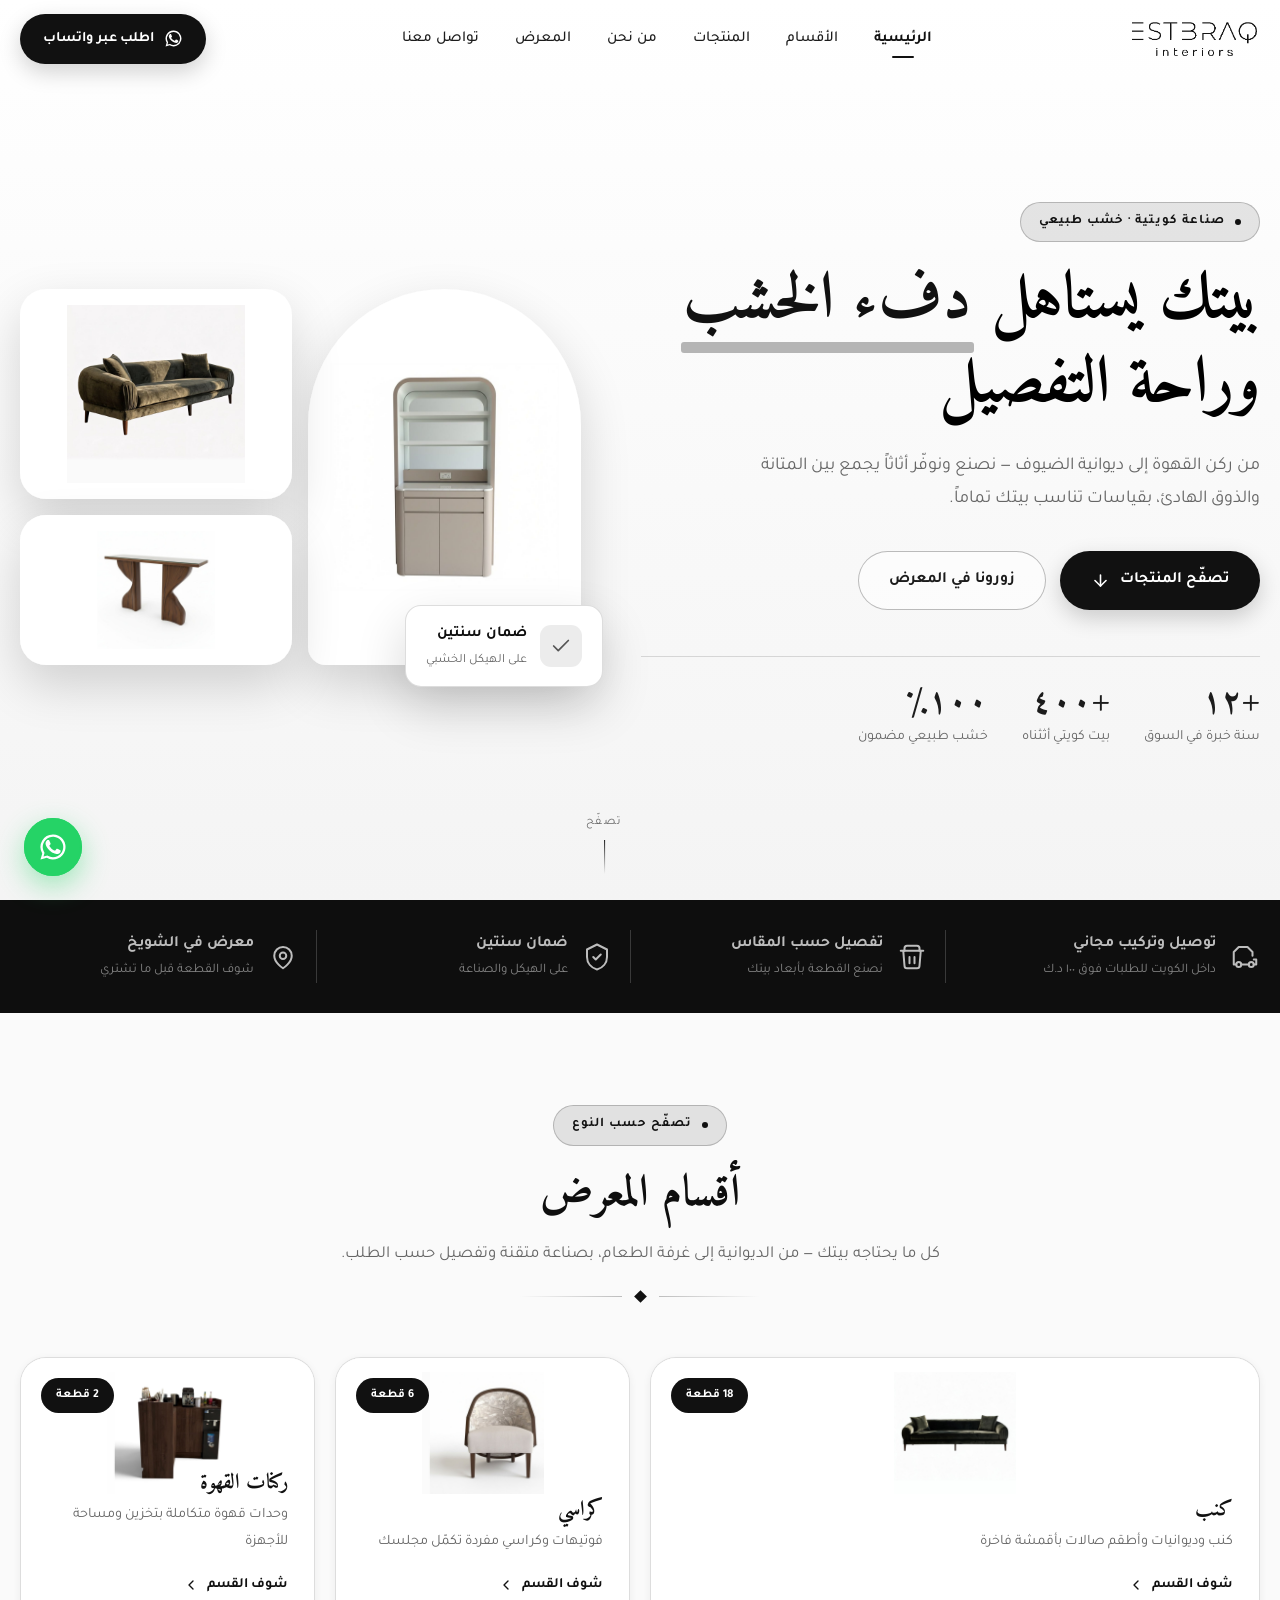
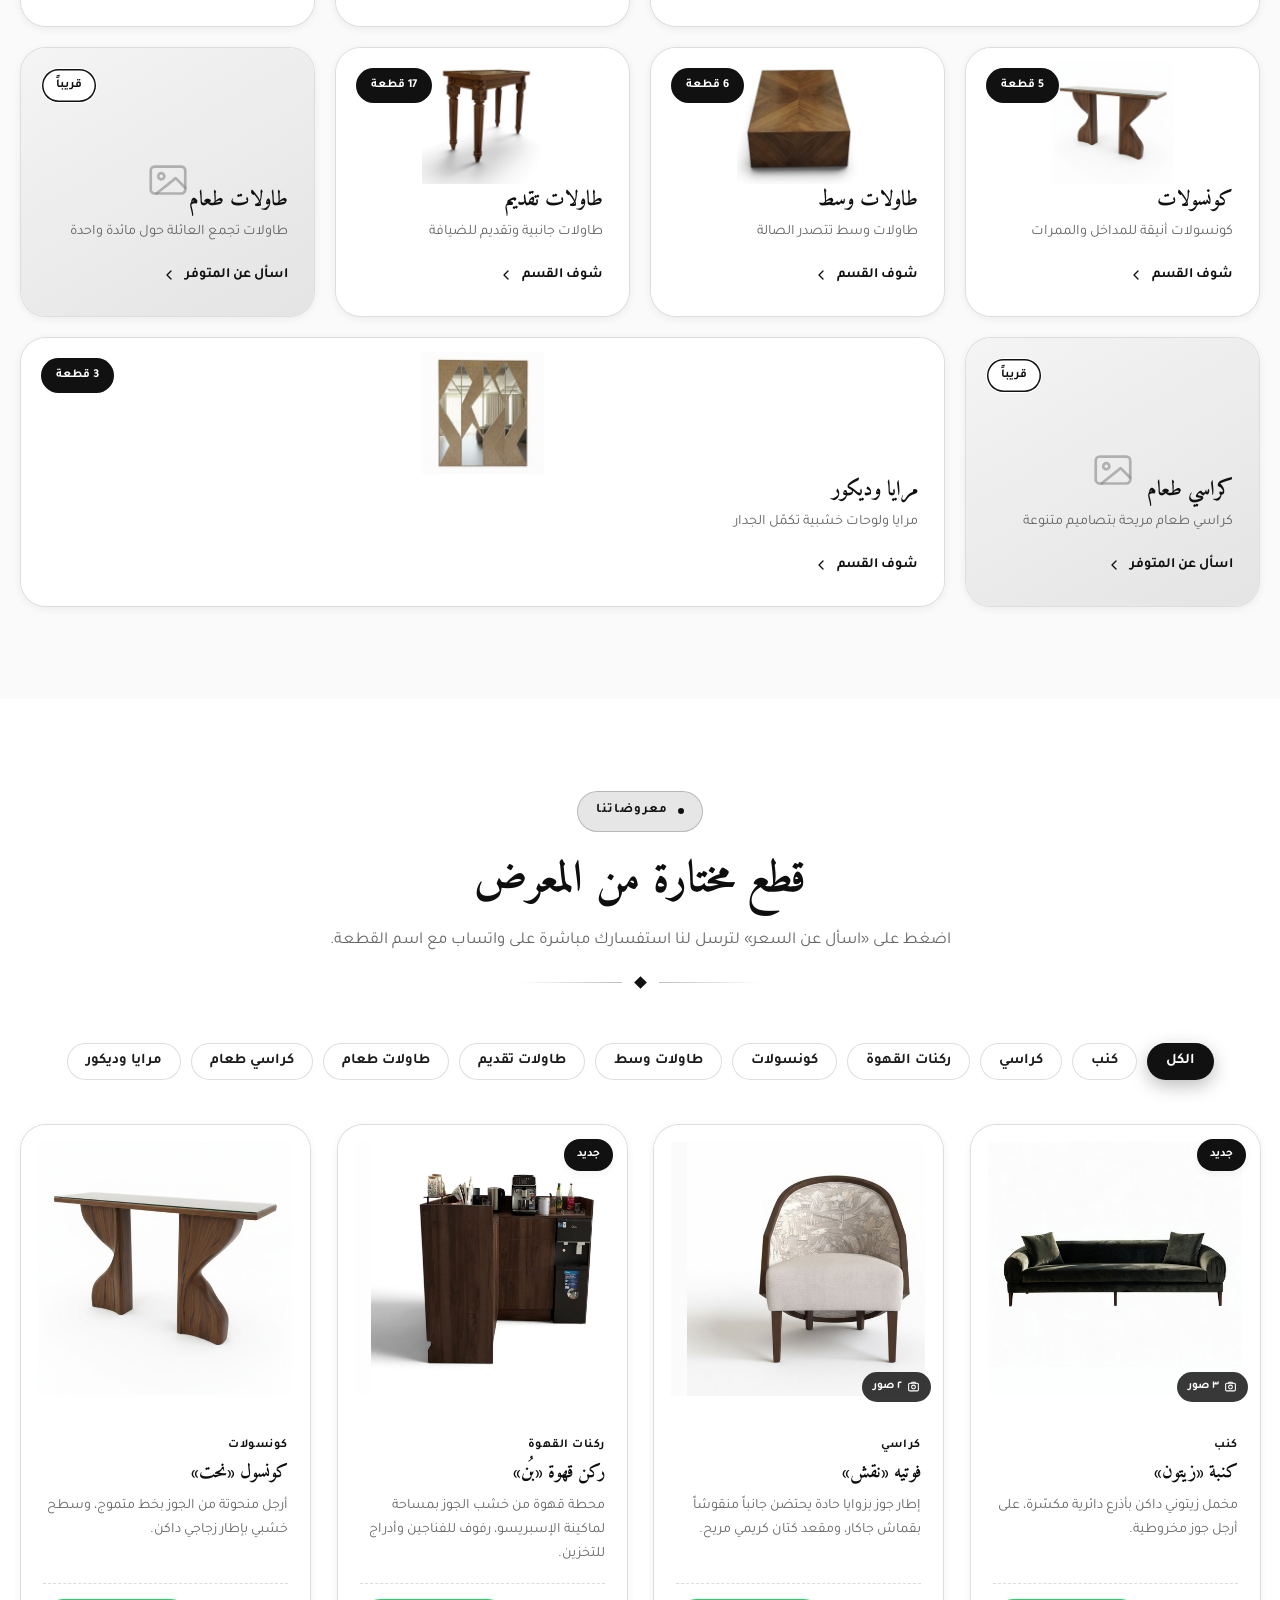
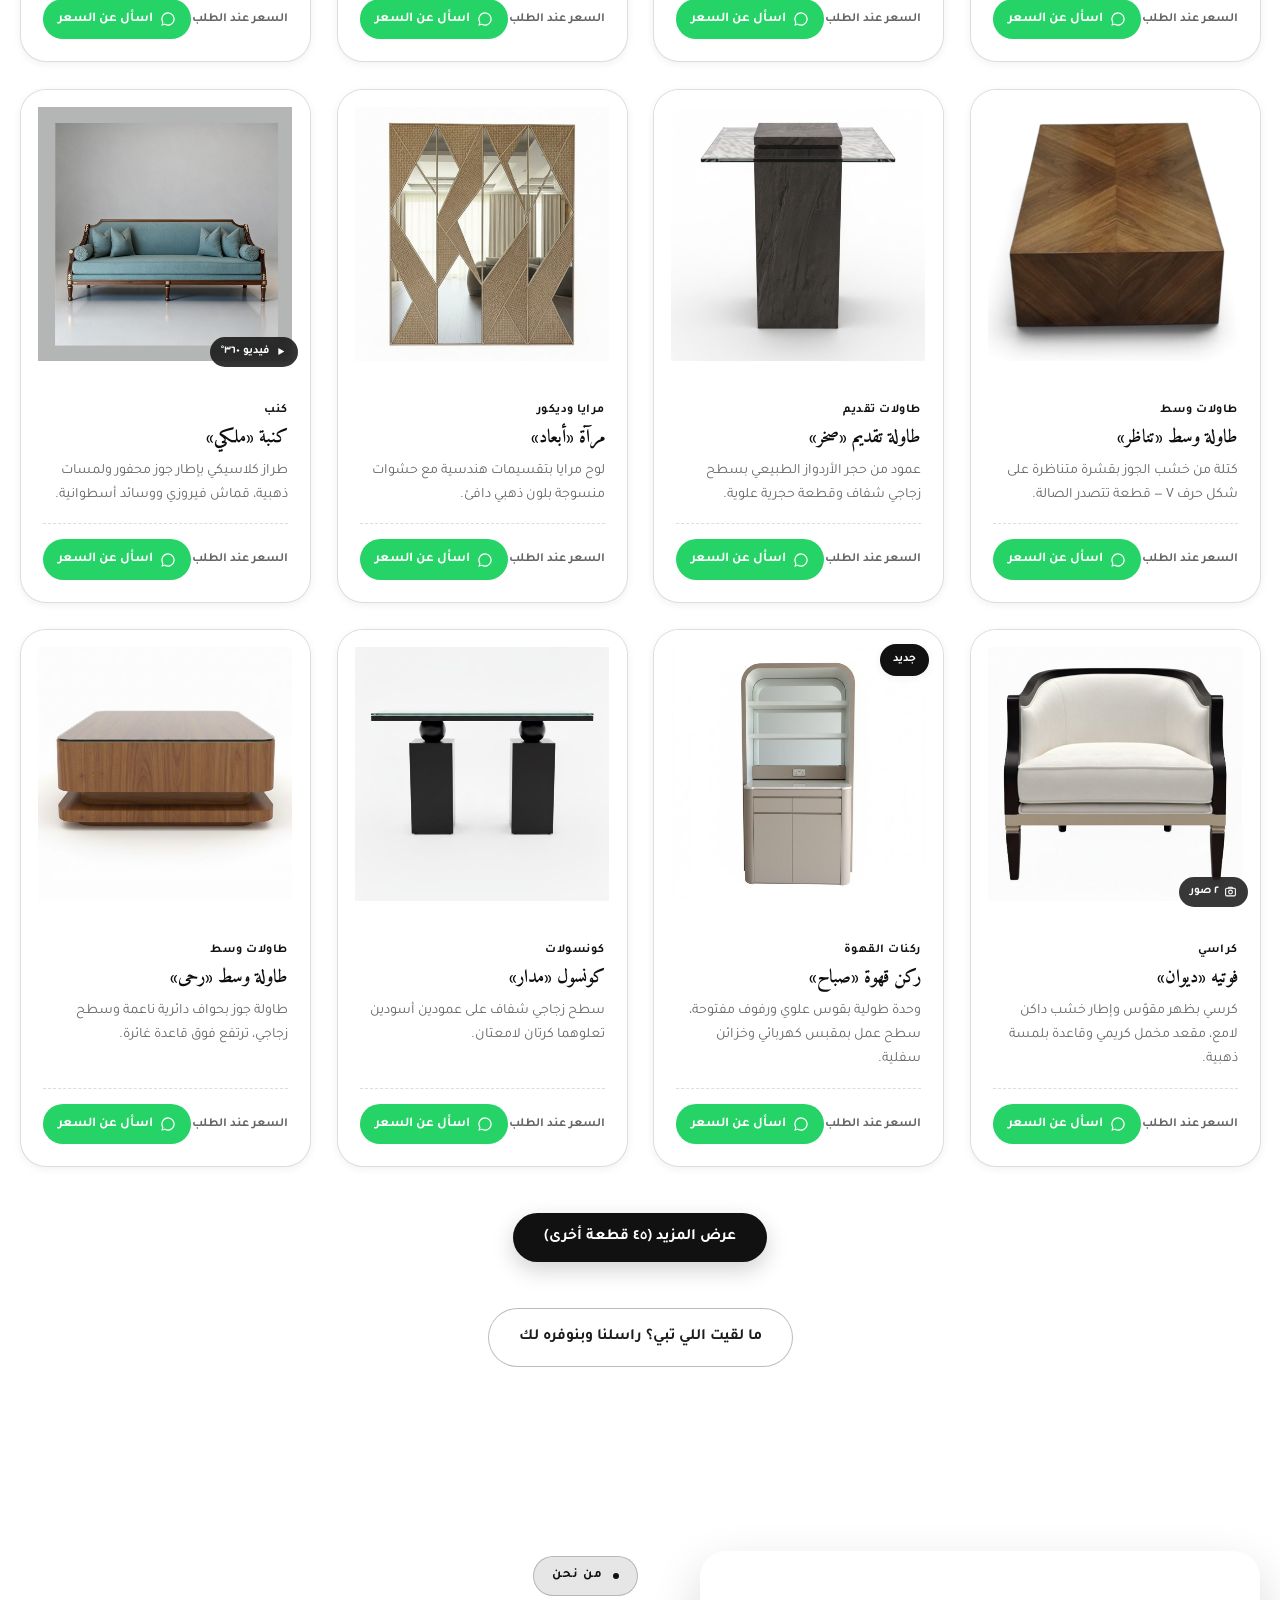
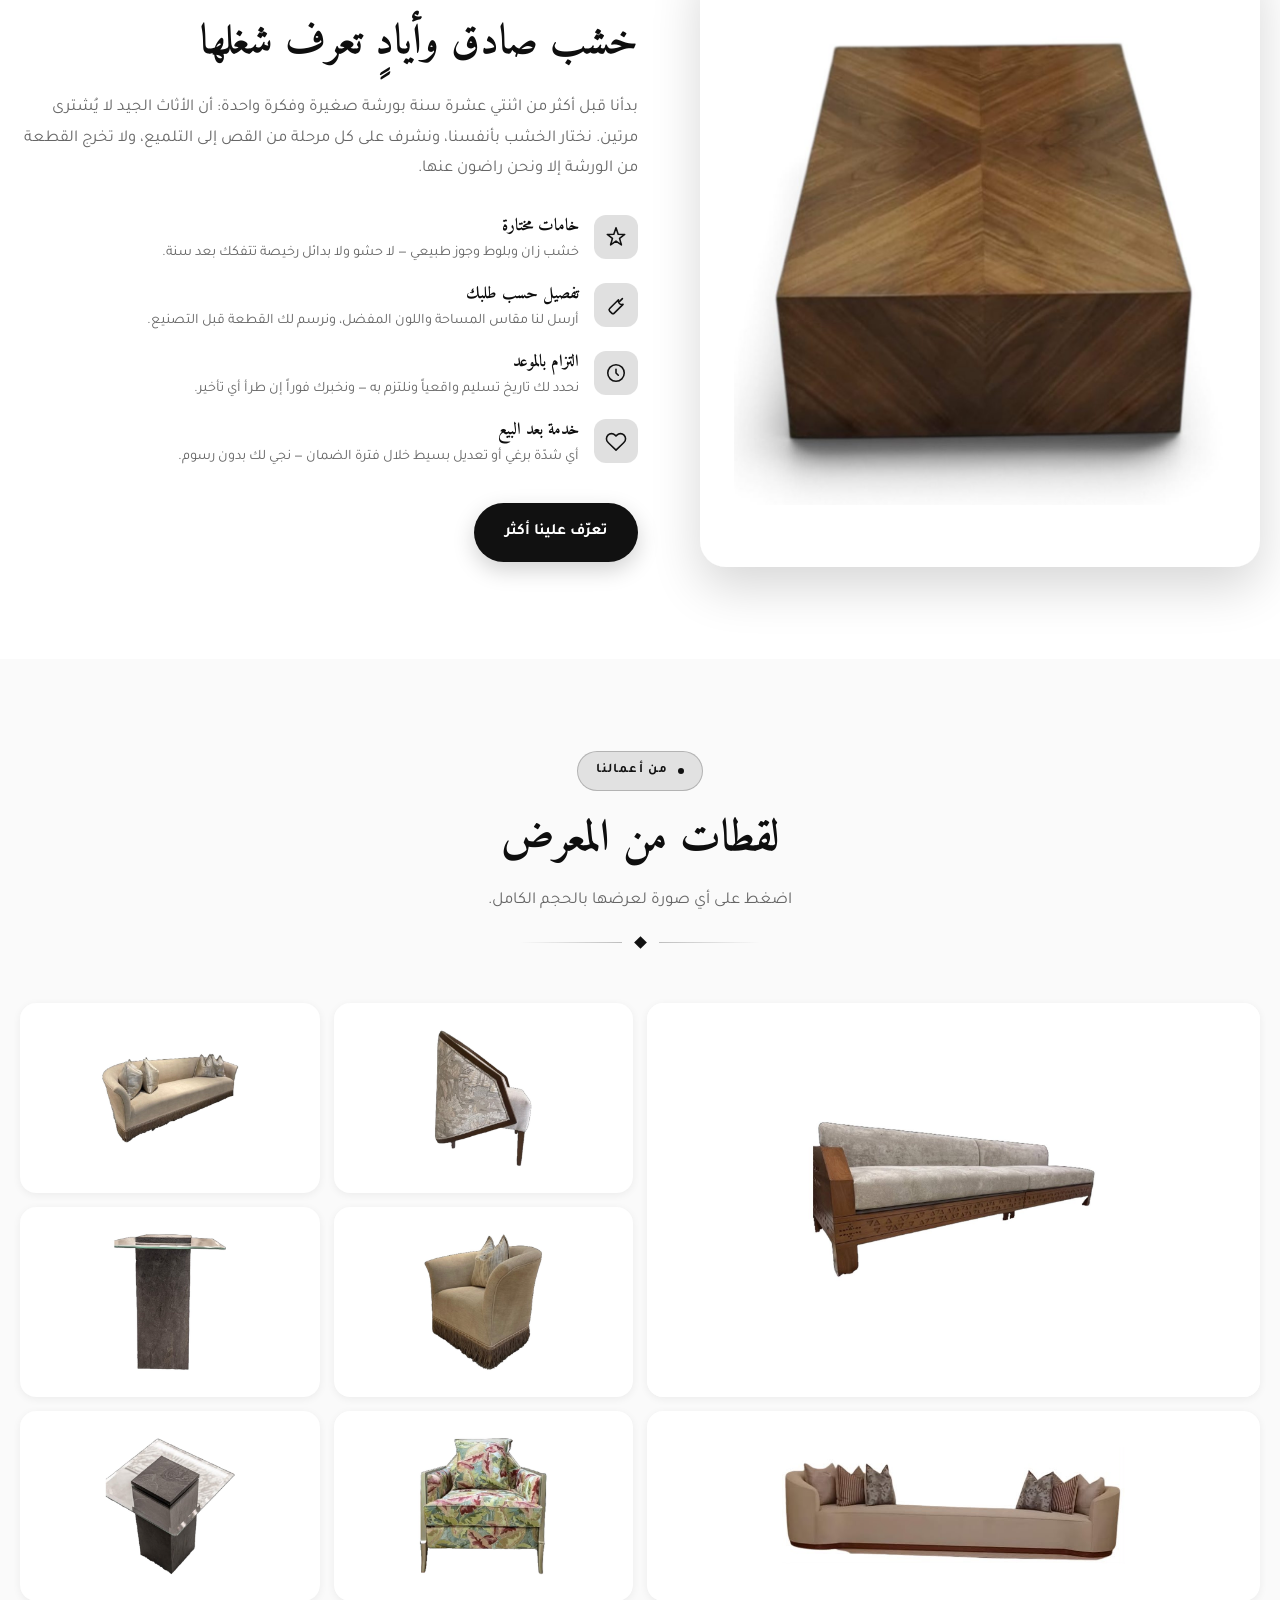
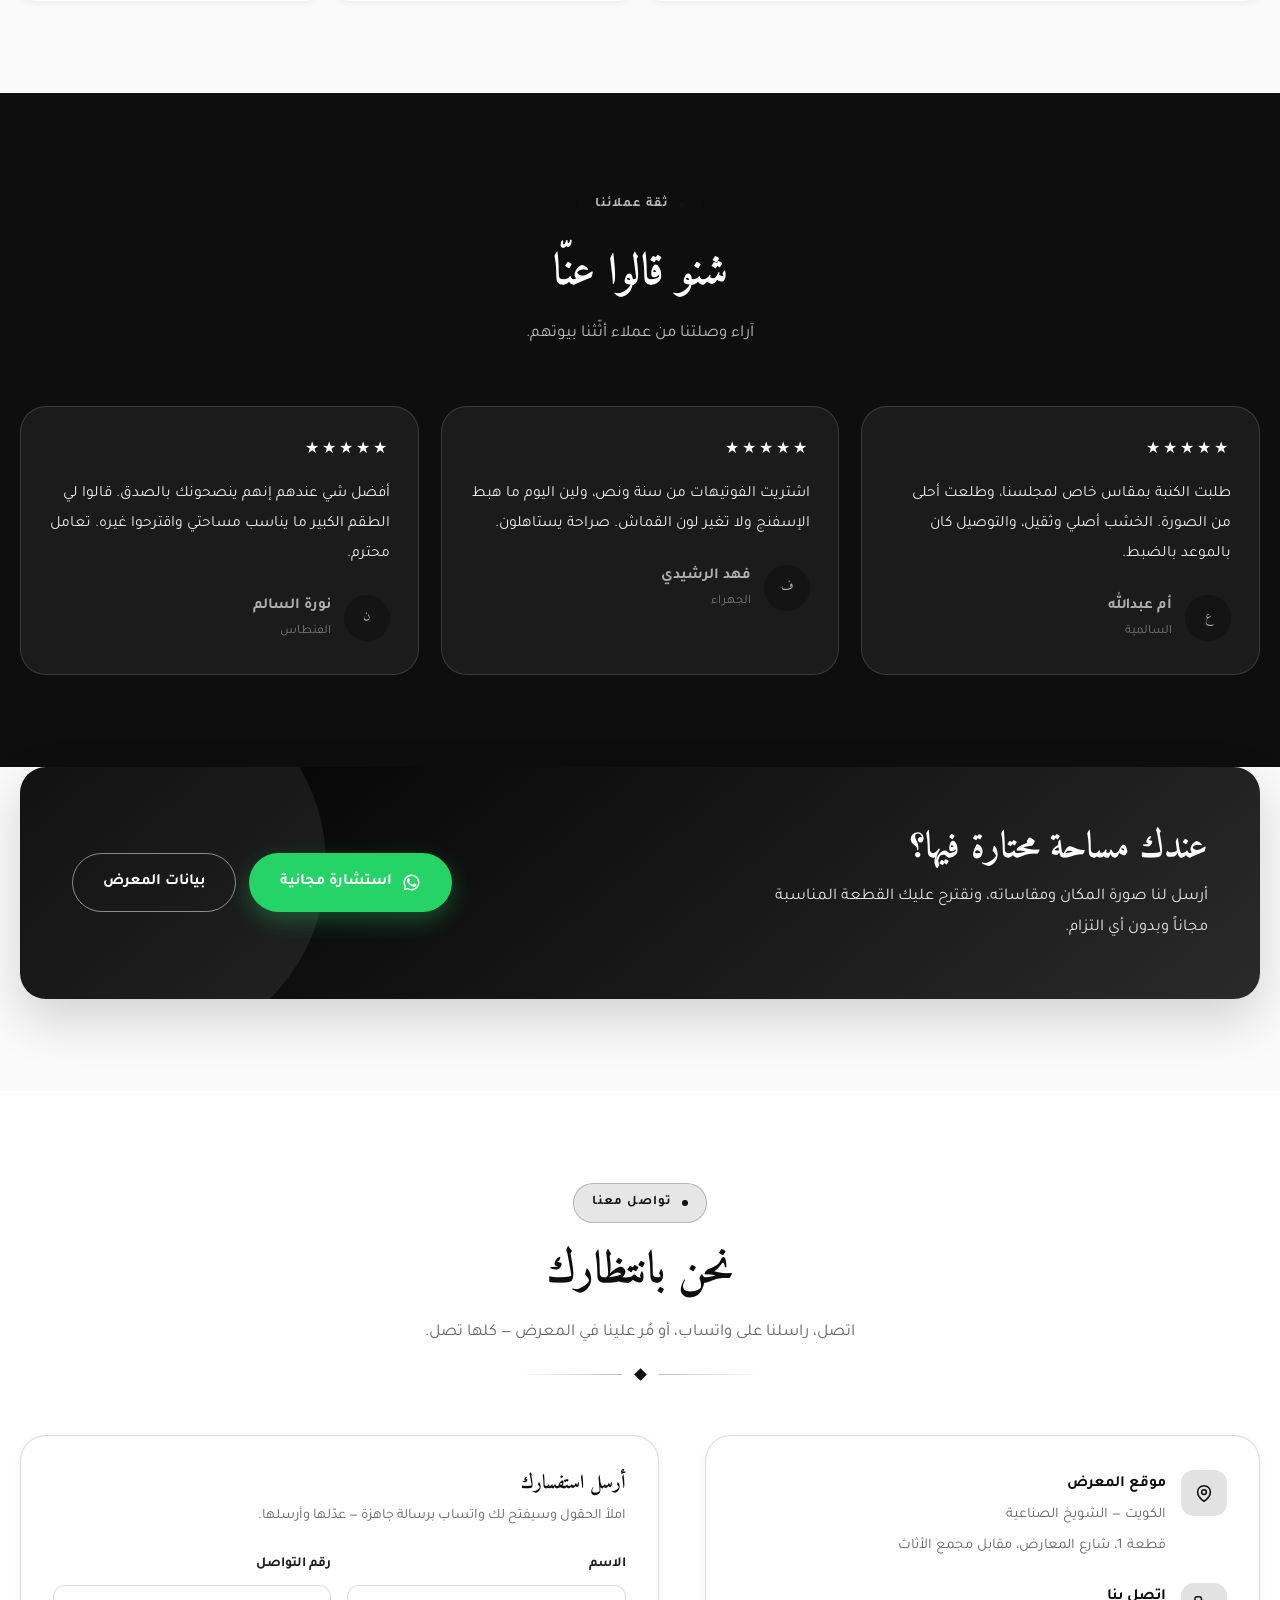
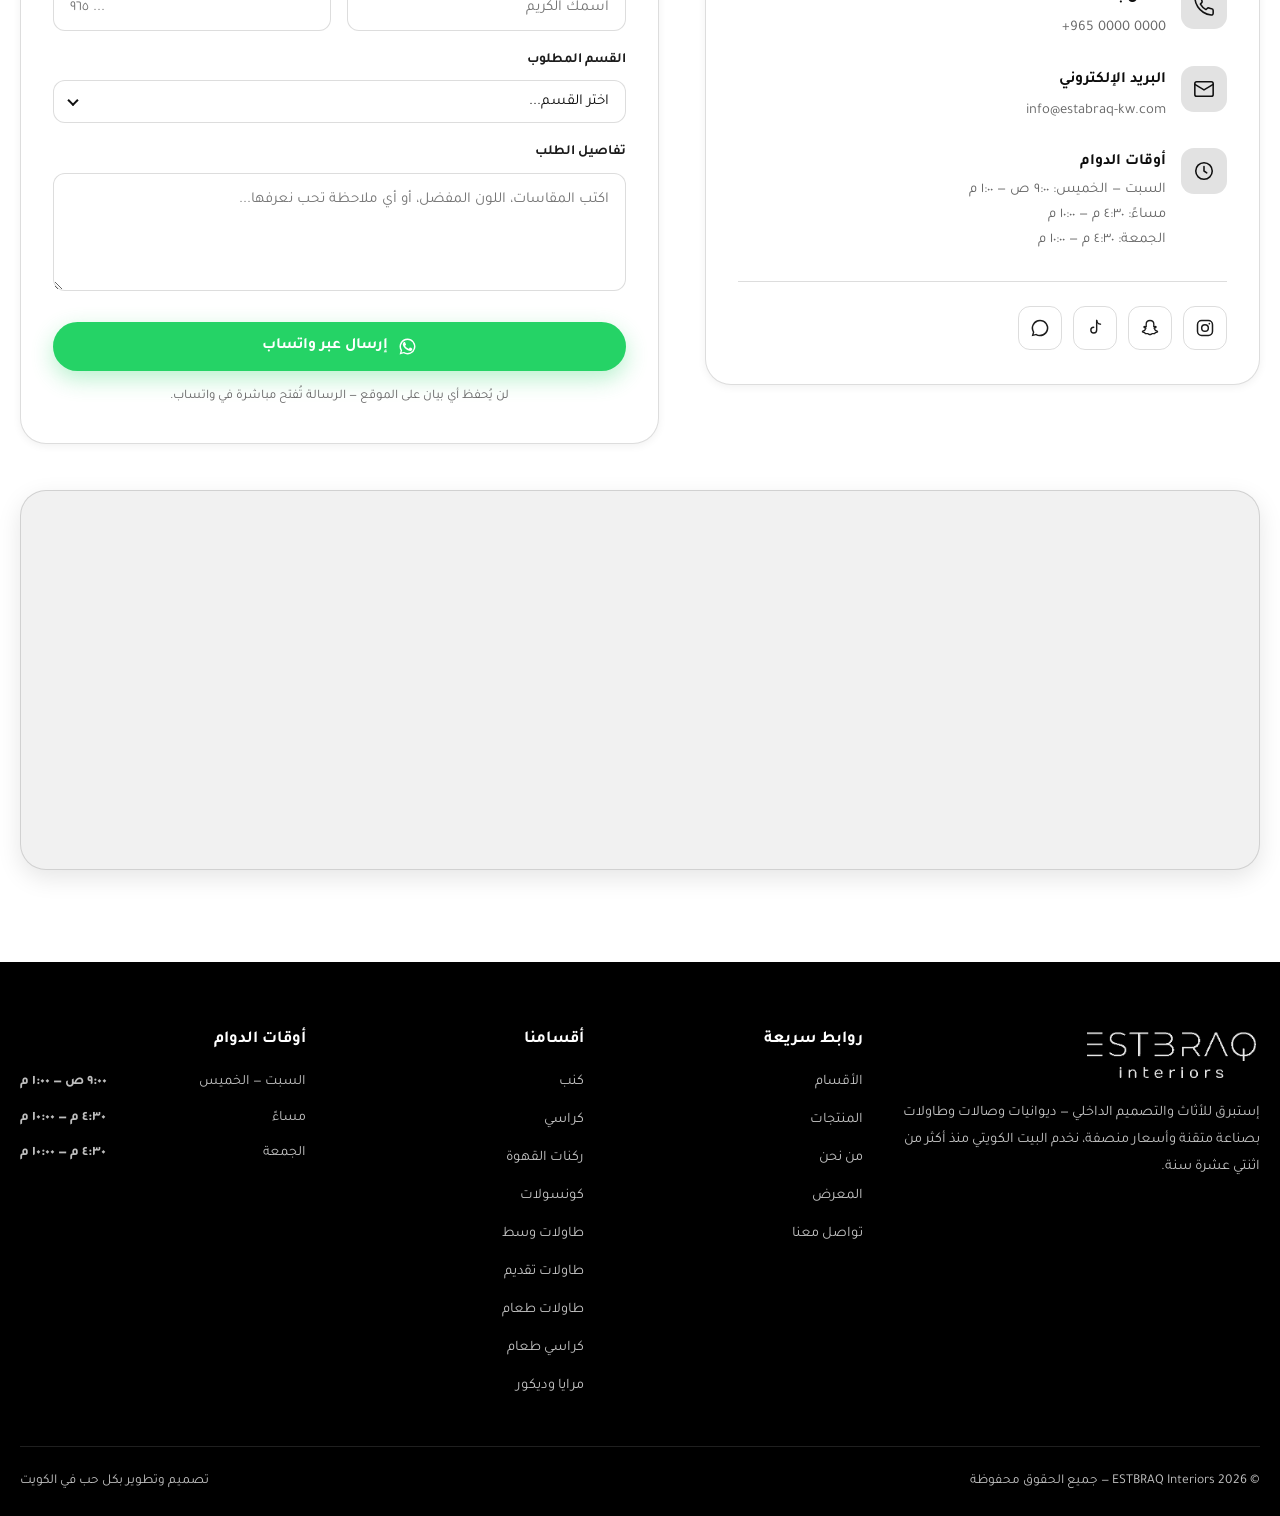
==== commit 7853465e: "Black & white theme, merged sofa category, new photos, admin panel Site - Recolour to the logo's bla" ====
--- a/index.html
+++ b/index.html
@@ -5,7 +5,7 @@
 <meta name="viewport" content="width=device-width, initial-scale=1">
 <title>إستبرق للأثاث | ESTBRAQ Interiors — الكويت</title>
 <meta name="description" content="إستبرق للأثاث والتصميم الداخلي في الكويت — ديوانيات، صالات، كراسي، كونسولات، طاولات وسط وتقديم وطعام بصناعة متقنة وتفصيل حسب الطلب.">
-<meta name="theme-color" content="#4E3320">
+<meta name="theme-color" content="#111111">
 
 <!-- مشاركة الرابط على واتساب وانستقرام -->
 <meta property="og:type" content="website">
@@ -19,7 +19,7 @@
 <link href="https://fonts.googleapis.com/css2?family=Tajawal:wght@400;500;700;800&family=Amiri:wght@400;700&display=swap" rel="stylesheet">
 
 <link rel="stylesheet" href="css/style.css">
-<link rel="icon" href="data:image/svg+xml,<svg xmlns='http://www.w3.org/2000/svg' viewBox='0 0 100 100'><rect width='100' height='100' rx='22' fill='%23A9743B'/><g fill='%23FDFAF5'><rect x='24' y='27' width='52' height='9' rx='2'/><rect x='24' y='45.5' width='40' height='9' rx='2'/><rect x='24' y='64' width='52' height='9' rx='2'/></g></svg>">
+<link rel="icon" href="data:image/svg+xml,<svg xmlns='http://www.w3.org/2000/svg' viewBox='0 0 100 100'><rect width='100' height='100' rx='22' fill='%23111111'/><g fill='%23FFFFFF'><rect x='24' y='27' width='52' height='9' rx='2'/><rect x='24' y='45.5' width='40' height='9' rx='2'/><rect x='24' y='64' width='52' height='9' rx='2'/></g></svg>">
 </head>
 <body>
 
@@ -71,17 +71,6 @@
 <section class="hero" id="home">
   <div class="hero__bg"></div>
 
-  <!-- حلقات خشبية زخرفية -->
-  <svg class="hero__rings" viewBox="0 0 400 400" aria-hidden="true">
-    <g fill="none" stroke="#A9743B" stroke-width="1.1">
-      <circle cx="200" cy="200" r="40"/>
-      <circle cx="200" cy="200" r="68"/>
-      <circle cx="200" cy="200" r="99"/>
-      <circle cx="200" cy="200" r="126"/>
-      <circle cx="200" cy="200" r="158"/>
-      <circle cx="200" cy="200" r="184"/>
-    </g>
-  </svg>
 
   <div class="container hero__grid">
 
--- a/css/style.css
+++ b/css/style.css
@@ -6,33 +6,33 @@
 /* ---------- 1. المتغيرات والألوان ---------- */
 :root {
   /* لوحة الألوان الخشبية الدافئة */
-  --walnut-900: #2E1C10;
-  --walnut-800: #3D2717;
-  --walnut-700: #4E3320;
-  --walnut-600: #6B462A;
-  --oak-500:    #A9743B;
-  --oak-400:    #C08E52;
-  --sand-300:   #E3D1B6;
-  --sand-200:   #EFE3D0;
-  --cream-100:  #F8F2E8;
-  --cream-50:   #FDFAF5;
-
-  --olive:      #6B7256;
-  --gold:       #C9A227;
-  --clay:       #B4633E;
-
-  --ink:        #2B1E14;
-  --ink-soft:   #6A5847;
-  --line:       rgba(78, 51, 32, 0.14);
+  --walnut-900: #000000;
+  --walnut-800: #0E0E0E;
+  --walnut-700: #1C1C1C;
+  --walnut-600: #333333;
+  --oak-500:    #111111;
+  --oak-400:    #BDBDBD;
+  --sand-300:   #E2E2E2;
+  --sand-200:   #F1F1F1;
+  --cream-100:  #FAFAFA;
+  --cream-50:   #FFFFFF;
+
+  --olive:      #555555;
+  --gold:       #111111;
+  --clay:       #000000;
+
+  --ink:        #111111;
+  --ink-soft:   #666666;
+  --line:       rgba(17, 17, 17, 0.14);
 
   --bg:         var(--cream-100);
   --surface:    #FFFFFF;
   --surface-2:  var(--cream-50);
 
   /* الظلال */
-  --shadow-sm: 0 2px 8px rgba(46, 28, 16, 0.06);
-  --shadow-md: 0 8px 24px rgba(46, 28, 16, 0.10);
-  --shadow-lg: 0 20px 50px rgba(46, 28, 16, 0.16);
+  --shadow-sm: 0 2px 8px rgba(0, 0, 0, 0.06);
+  --shadow-md: 0 8px 24px rgba(0, 0, 0, 0.10);
+  --shadow-lg: 0 20px 50px rgba(0, 0, 0, 0.16);
 
   /* القياسات */
   --radius-sm: 8px;
@@ -61,17 +61,6 @@
   line-height: 1.85;
   font-size: 16.5px;
   overflow-x: hidden;
-  /* نسيج خشبي خفيف في الخلفية */
-  background-image:
-    repeating-linear-gradient(
-      90deg,
-      rgba(169, 116, 59, 0.030) 0px,
-      rgba(169, 116, 59, 0.030) 1px,
-      transparent 1px,
-      transparent 7px
-    ),
-    radial-gradient(ellipse at 12% 0%, rgba(192, 142, 82, 0.14), transparent 55%),
-    radial-gradient(ellipse at 88% 22%, rgba(107, 114, 86, 0.09), transparent 50%);
 }
 
 img { max-width: 100%; display: block; }
@@ -89,7 +78,7 @@
 
 p { margin: 0 0 1em; }
 
-::selection { background: var(--oak-400); color: #fff; }
+::selection { background: #111; color: #fff; }
 
 /* شريط التمرير */
 ::-webkit-scrollbar { width: 11px; }
@@ -123,8 +112,8 @@
   font-weight: 700;
   letter-spacing: 0.08em;
   color: var(--oak-500);
-  background: rgba(169, 116, 59, 0.10);
-  border: 1px solid rgba(169, 116, 59, 0.22);
+  background: rgba(17, 17, 17, 0.10);
+  border: 1px solid rgba(17, 17, 17, 0.22);
   padding: 7px 18px;
   border-radius: 99px;
   margin-bottom: 18px;
@@ -187,17 +176,17 @@
 .btn svg { width: 19px; height: 19px; flex-shrink: 0; }
 
 .btn--primary {
-  background: linear-gradient(140deg, var(--oak-500), var(--walnut-600));
-  color: var(--cream-50);
-  box-shadow: 0 8px 22px rgba(107, 70, 42, 0.28);
+  background: #111111;
+  color: #FFFFFF;
+  box-shadow: 0 8px 22px rgba(0, 0, 0, 0.18);
 }
 .btn--primary:hover {
   transform: translateY(-3px);
-  box-shadow: 0 14px 32px rgba(107, 70, 42, 0.38);
+  box-shadow: 0 14px 32px rgba(0, 0, 0, 0.38);
 }
 
 .btn--ghost {
-  border-color: rgba(78, 51, 32, 0.28);
+  border-color: rgba(17, 17, 17, 0.28);
   color: var(--walnut-700);
   background: rgba(255, 255, 255, 0.55);
 }
@@ -228,10 +217,10 @@
               height 0.35s var(--ease);
 }
 .nav.is-stuck {
-  background: rgba(250, 245, 237, 0.92);
+  background: rgba(255, 255, 255, 0.92);
   backdrop-filter: blur(14px);
   -webkit-backdrop-filter: blur(14px);
-  box-shadow: 0 1px 0 var(--line), 0 10px 30px rgba(46, 28, 16, 0.07);
+  box-shadow: 0 1px 0 var(--line), 0 10px 30px rgba(0, 0, 0, 0.07);
   height: 66px;
 }
 
@@ -347,20 +336,7 @@
   position: absolute;
   inset: 0;
   z-index: -2;
-  background:
-    radial-gradient(ellipse 70% 60% at 78% 18%, rgba(192, 142, 82, 0.30), transparent 62%),
-    radial-gradient(ellipse 60% 55% at 10% 82%, rgba(107, 114, 86, 0.16), transparent 60%),
-    linear-gradient(170deg, var(--cream-50), var(--sand-200));
-}
-/* حلقات خشبية زخرفية */
-.hero__rings {
-  position: absolute;
-  inset-block-start: -12%;
-  inset-inline-end: -14%;
-  width: 720px; height: 720px;
-  z-index: -1;
-  opacity: 0.30;
-  pointer-events: none;
+  background: linear-gradient(180deg, #FFFFFF, #F4F4F4);
 }
 
 .hero__grid {
@@ -387,7 +363,7 @@
   inset-inline: -2px;
   inset-block-end: 6px;
   height: 11px;
-  background: rgba(201, 162, 39, 0.28);
+  background: rgba(0, 0, 0, 0.28);
   border-radius: 3px;
   z-index: -1;
 }
@@ -450,7 +426,7 @@
 .hero__badge .icn {
   width: 42px; height: 42px;
   border-radius: 11px;
-  background: rgba(107, 114, 86, 0.14);
+  background: rgba(120, 120, 120, 0.14);
   display: grid; place-items: center;
   color: var(--olive);
   flex-shrink: 0;
@@ -493,13 +469,7 @@
   position: relative;
   overflow: hidden;
 }
-.strip::before {
-  content: "";
-  position: absolute; inset: 0;
-  background: repeating-linear-gradient(90deg,
-    rgba(255,255,255,0.035) 0 2px, transparent 2px 9px);
-  pointer-events: none;
-}
+.strip::before { content: none; }
 .strip__grid {
   display: grid;
   grid-template-columns: repeat(4, 1fr);
@@ -511,7 +481,7 @@
   align-items: center;
   gap: 14px;
   padding-inline-start: 18px;
-  border-inline-start: 1px solid rgba(227, 209, 182, 0.18);
+  border-inline-start: 1px solid rgba(255, 255, 255, 0.18);
 }
 .strip__item:first-child { border-inline-start: none; padding-inline-start: 0; }
 .strip__item svg { width: 30px; height: 30px; color: var(--oak-400); flex-shrink: 0; }
@@ -550,7 +520,7 @@
   content: "";
   position: absolute; inset: 0;
   z-index: -1;
-  background: linear-gradient(to top, rgba(46, 28, 16, 0.88) 0%, rgba(46, 28, 16, 0.30) 48%, transparent 78%);
+  background: linear-gradient(to top, rgba(0, 0, 0, 0.88) 0%, rgba(0, 0, 0, 0.30) 48%, transparent 78%);
 }
 
 .cat__body { position: relative; width: 100%; }
@@ -569,7 +539,7 @@
   position: absolute;
   inset-block-start: 20px;
   inset-inline-end: 20px;
-  background: rgba(46, 28, 16, 0.62);
+  background: rgba(0, 0, 0, 0.62);
   color: var(--cream-50);
   backdrop-filter: blur(8px);
   border: 1px solid rgba(255,255,255,0.2);
@@ -580,9 +550,9 @@
 }
 /* قسم بلا منتجات بعد: شارة ذهبية وصورة بديلة أهدأ */
 .cat__count--soon {
-  background: var(--gold);
+  background: #FFFFFF;
   border-color: transparent;
-  color: var(--walnut-900);
+  color: #000000;
 }
 .cat--soon .cat__media .ph { opacity: 0.75; }
 .cat--soon .cat__media .ph b,
@@ -609,10 +579,10 @@
 }
 .filter:hover { border-color: var(--oak-400); color: var(--oak-500); }
 .filter.is-active {
-  background: linear-gradient(140deg, var(--oak-500), var(--walnut-600));
+  background: #111111;
   border-color: transparent;
   color: #fff;
-  box-shadow: 0 6px 18px rgba(107, 70, 42, 0.26);
+  box-shadow: 0 6px 18px rgba(0, 0, 0, 0.26);
 }
 
 .products {
@@ -654,7 +624,7 @@
   position: absolute;
   inset-block-start: 14px;
   inset-inline-start: 14px;
-  background: rgba(253, 250, 245, 0.94);
+  background: rgba(255, 255, 255, 0.94);
   color: var(--walnut-700);
   font-size: 0.74rem;
   font-weight: 700;
@@ -663,7 +633,7 @@
   box-shadow: var(--shadow-sm);
   z-index: 2;
 }
-.card__tag--new { background: var(--olive); color: #fff; }
+.card__tag--new { background: #111111; color: #fff; }
 
 /* مؤشر الوسائط (عدد الصور / فيديو) أسفل الصورة */
 .card__media-tag {
@@ -674,7 +644,7 @@
   display: inline-flex;
   align-items: center;
   gap: 5px;
-  background: rgba(46, 28, 16, 0.78);
+  background: rgba(0, 0, 0, 0.78);
   color: var(--cream-50);
   font-size: 0.72rem;
   font-weight: 700;
@@ -683,14 +653,14 @@
   backdrop-filter: blur(6px);
 }
 .card__media-tag svg { width: 13px; height: 13px; }
-.card__tag--hot { background: var(--clay); color: #fff; }
+.card__tag--hot { background: #fff; color: #111; box-shadow: inset 0 0 0 1.5px #111; }
 
 .card__zoom {
   position: absolute;
   inset: 0;
   display: grid;
   place-items: center;
-  background: rgba(46, 28, 16, 0.42);
+  background: rgba(0, 0, 0, 0.42);
   opacity: 0;
   transition: opacity 0.3s var(--ease);
 }
@@ -756,7 +726,7 @@
   padding: 56px 20px;
   color: var(--ink-soft);
   background: var(--surface);
-  border: 1px dashed rgba(169, 116, 59, 0.35);
+  border: 1px dashed rgba(17, 17, 17, 0.35);
   border-radius: var(--radius-lg);
 }
 .empty-note p { font-size: 1.05rem; margin-bottom: 20px; }
@@ -783,7 +753,7 @@
 .about__frame {
   position: absolute;
   inset: 22px;
-  border: 1px solid rgba(253, 250, 245, 0.38);
+  border: 1px solid rgba(255, 255, 255, 0.38);
   border-radius: var(--radius);
   pointer-events: none;
 }
@@ -795,7 +765,7 @@
 .about__point .icn {
   width: 44px; height: 44px; flex-shrink: 0;
   border-radius: 12px;
-  background: rgba(169, 116, 59, 0.13);
+  background: rgba(17, 17, 17, 0.13);
   color: var(--oak-500);
   display: grid; place-items: center;
 }
@@ -827,7 +797,7 @@
   inset-inline: 0;
   inset-block-end: 0;
   padding: 26px 16px 14px;
-  background: linear-gradient(to top, rgba(46,28,16,0.82), transparent);
+  background: linear-gradient(to top, rgba(0,0,0,0.82), transparent);
   color: #fff;
   font-size: 0.87rem;
   font-weight: 600;
@@ -839,20 +809,13 @@
 
 /* ---------- 12. آراء العملاء ---------- */
 .reviews { background: var(--walnut-800); color: var(--sand-200); position: relative; overflow: hidden; }
-.reviews::before {
-  content: "";
-  position: absolute; inset: 0;
-  background:
-    radial-gradient(ellipse 55% 60% at 85% 12%, rgba(192,142,82,0.20), transparent 60%),
-    repeating-linear-gradient(90deg, rgba(255,255,255,0.028) 0 2px, transparent 2px 10px);
-  pointer-events: none;
-}
+.reviews::before { content: none; }
 .reviews .section-title { color: var(--cream-50); }
-.reviews .section-sub { color: rgba(227, 209, 182, 0.72); }
+.reviews .section-sub { color: rgba(255, 255, 255, 0.72); }
 .reviews .eyebrow {
   color: var(--oak-400);
-  background: rgba(192, 142, 82, 0.14);
-  border-color: rgba(192, 142, 82, 0.28);
+  background: rgba(17, 17, 17, 0.14);
+  border-color: rgba(17, 17, 17, 0.28);
 }
 
 .reviews__grid {
@@ -862,20 +825,20 @@
   position: relative;
 }
 .review {
-  background: rgba(253, 250, 245, 0.055);
-  border: 1px solid rgba(227, 209, 182, 0.14);
+  background: rgba(255, 255, 255, 0.055);
+  border: 1px solid rgba(255, 255, 255, 0.14);
   border-radius: var(--radius-lg);
   padding: 30px 28px;
   transition: transform 0.35s var(--ease), background-color 0.35s var(--ease);
 }
-.review:hover { transform: translateY(-6px); background: rgba(253, 250, 245, 0.09); }
-.review__stars { color: var(--gold); letter-spacing: 3px; margin-bottom: 14px; font-size: 1rem; }
-.review__text { font-size: 0.98rem; line-height: 1.9; color: rgba(248, 242, 232, 0.92); margin-bottom: 22px; }
+.review:hover { transform: translateY(-6px); background: rgba(255, 255, 255, 0.09); }
+.review__stars { color: #FFFFFF; letter-spacing: 3px; margin-bottom: 14px; font-size: 1rem; }
+.review__text { font-size: 0.98rem; line-height: 1.9; color: rgba(255, 255, 255, 0.92); margin-bottom: 22px; }
 .review__who { display: flex; align-items: center; gap: 13px; }
 .review__ava {
   width: 46px; height: 46px;
   border-radius: 50%;
-  background: linear-gradient(140deg, var(--oak-500), var(--walnut-600));
+  background: #111111;
   display: grid; place-items: center;
   font-family: "Amiri", serif;
   font-size: 1.15rem;
@@ -887,7 +850,7 @@
 
 /* ---------- 13. شريط الدعوة للتواصل ---------- */
 .cta-band {
-  background: linear-gradient(140deg, var(--oak-500), var(--walnut-700));
+  background: linear-gradient(140deg, #000000, #2A2A2A);
   border-radius: var(--radius-lg);
   padding: 56px 52px;
   color: var(--cream-50);
@@ -907,13 +870,13 @@
   inset-inline-end: -6%;
   width: 380px; height: 380px;
   border-radius: 50%;
-  background: rgba(253, 250, 245, 0.07);
+  background: rgba(255, 255, 255, 0.07);
 }
 .cta-band > * { position: relative; }
 .cta-band h2 { color: var(--cream-50); font-size: clamp(1.6rem, 3vw, 2.3rem); margin-bottom: 8px; }
 .cta-band p { margin: 0; opacity: 0.88; max-width: 52ch; }
 .cta-band .btn--ghost {
-  border-color: rgba(253, 250, 245, 0.5);
+  border-color: rgba(255, 255, 255, 0.5);
   color: var(--cream-50);
   background: transparent;
 }
@@ -939,7 +902,7 @@
 .info-item .icn {
   width: 46px; height: 46px; flex-shrink: 0;
   border-radius: 13px;
-  background: rgba(169, 116, 59, 0.12);
+  background: rgba(17, 17, 17, 0.12);
   color: var(--oak-500);
   display: grid; place-items: center;
 }
@@ -995,7 +958,7 @@
   outline: none;
   border-color: var(--oak-400);
   background: var(--surface);
-  box-shadow: 0 0 0 4px rgba(192, 142, 82, 0.14);
+  box-shadow: 0 0 0 4px rgba(17, 17, 17, 0.14);
 }
 .field select { appearance: none; cursor: pointer; }
 .sel-wrap { position: relative; }
@@ -1023,12 +986,12 @@
   height: 380px;
   background: var(--sand-200);
 }
-.map-wrap iframe { width: 100%; height: 100%; border: 0; filter: sepia(0.16) saturate(1.05); }
+.map-wrap iframe { width: 100%; height: 100%; border: 0; filter: grayscale(1); }
 
 /* ---------- 16. التذييل ---------- */
 .footer {
   background: var(--walnut-900);
-  color: rgba(227, 209, 182, 0.76);
+  color: rgba(255, 255, 255, 0.76);
   padding: 66px 0 0;
   position: relative;
 }
@@ -1054,7 +1017,7 @@
 .footer__hours span:last-child { color: var(--oak-400); font-weight: 600; }
 
 .footer__bottom {
-  border-top: 1px solid rgba(227, 209, 182, 0.12);
+  border-top: 1px solid rgba(255, 255, 255, 0.12);
   padding: 22px 0;
   display: flex;
   align-items: center;
@@ -1117,7 +1080,7 @@
   position: fixed;
   inset: 0;
   z-index: 1000;
-  background: rgba(31, 19, 10, 0.93);
+  background: rgba(8, 8, 8, 0.93);
   backdrop-filter: blur(8px);
   display: grid;
   place-items: center;
@@ -1151,13 +1114,13 @@
   position: absolute;
   width: 48px; height: 48px;
   border-radius: 50%;
-  background: rgba(253, 250, 245, 0.12);
-  border: 1px solid rgba(253, 250, 245, 0.22);
+  background: rgba(255, 255, 255, 0.12);
+  border: 1px solid rgba(255, 255, 255, 0.22);
   color: var(--cream-50);
   display: grid; place-items: center;
   transition: background-color 0.22s var(--ease);
 }
-.lightbox__close:hover, .lightbox__nav:hover { background: rgba(253, 250, 245, 0.26); }
+.lightbox__close:hover, .lightbox__nav:hover { background: rgba(255, 255, 255, 0.26); }
 .lightbox__close { inset-block-start: 22px; inset-inline-end: 22px; }
 .lightbox__nav svg, .lightbox__close svg { width: 22px; height: 22px; }
 .lightbox__nav { inset-block-start: 50%; translate: 0 -50%; }
@@ -1213,18 +1176,70 @@
   place-items: center;
   align-content: center;
   gap: 8px;
-  background:
-    repeating-linear-gradient(115deg,
-      rgba(120, 78, 44, 0.10) 0 6px,
-      rgba(151, 100, 56, 0.05) 6px 14px),
-    linear-gradient(150deg, var(--sand-300), var(--oak-400));
-  color: rgba(62, 39, 23, 0.62);
+  background: linear-gradient(150deg, #F4F4F4, #E4E4E4);
+  color: rgba(60, 60, 60, 0.62);
   text-align: center;
   padding: 18px;
 }
 .ph svg { width: 46px; height: 46px; opacity: 0.55; }
 .ph b { font-size: 0.86rem; font-weight: 700; }
 .ph small { font-size: 0.7rem; opacity: 0.8; }
+
+
+
+/* ---------- بطاقات الأقسام: أبيض وأسود ----------
+   القطعة في أعلى البطاقة والنص تحتها، بدون تدرّج داكن */
+.cat {
+  background: #FFFFFF;
+  color: var(--ink);
+  border: 1px solid var(--line);
+  box-shadow: var(--shadow-sm);
+}
+.cat::after { content: none; }
+.cat__media { background: #FFFFFF; }
+.cat__media > img {
+  object-fit: contain;
+  object-position: center;
+  padding: 14px 20px 132px;   /* المساحة السفلية محجوزة للنص */
+  background: #FFFFFF;
+}
+.cat__body h3 { color: var(--ink); }
+.cat__body p { color: var(--ink-soft); opacity: 1; }
+.cat__link { color: var(--ink); }
+.cat__count { background: #111111; color: #FFFFFF; border-color: transparent; }
+.cat__count--soon { background: #FFFFFF; color: #111111; box-shadow: inset 0 0 0 1.5px #111111; }
+.cat--soon .cat__media .ph { opacity: 1; }
+
+/* ملء الصف الأخير */
+.cat--span-2 { grid-column: span 2; }
+.cat--span-3 { grid-column: span 3; }
+.cat--span-4 { grid-column: span 4; }
+@media (max-width: 1080px) {
+  .cat--span-2, .cat--span-3, .cat--span-4 { grid-column: auto; }
+  .cat--wide, .cat--m-full { grid-column: span 2; }
+}
+@media (max-width: 780px) {
+  .cat__media > img { padding: 12px 12px 70px; }
+}
+
+/* ---------- توسيط الصور ----------
+   الصورة كاملة في منتصف الإطار أفقياً وعمودياً، على خلفية بيضاء */
+.card__media,
+.gallery figure,
+.hero__visual figure,
+.about__media,
+.lightbox__media { background: #FFFFFF; }
+
+.card__media > img,
+.gallery figure > img,
+.hero__visual figure > img,
+.about__media > img {
+  object-fit: contain;
+  object-position: center center;
+  padding: 6%;
+  background: #FFFFFF;   /* يغطي الصورة البديلة خلفها */
+}
+.hero__visual figure:nth-child(1) > img { padding: 10% 8%; }
 
 /* ---------- 20. حركات الظهور عند التمرير ---------- */
 .reveal {
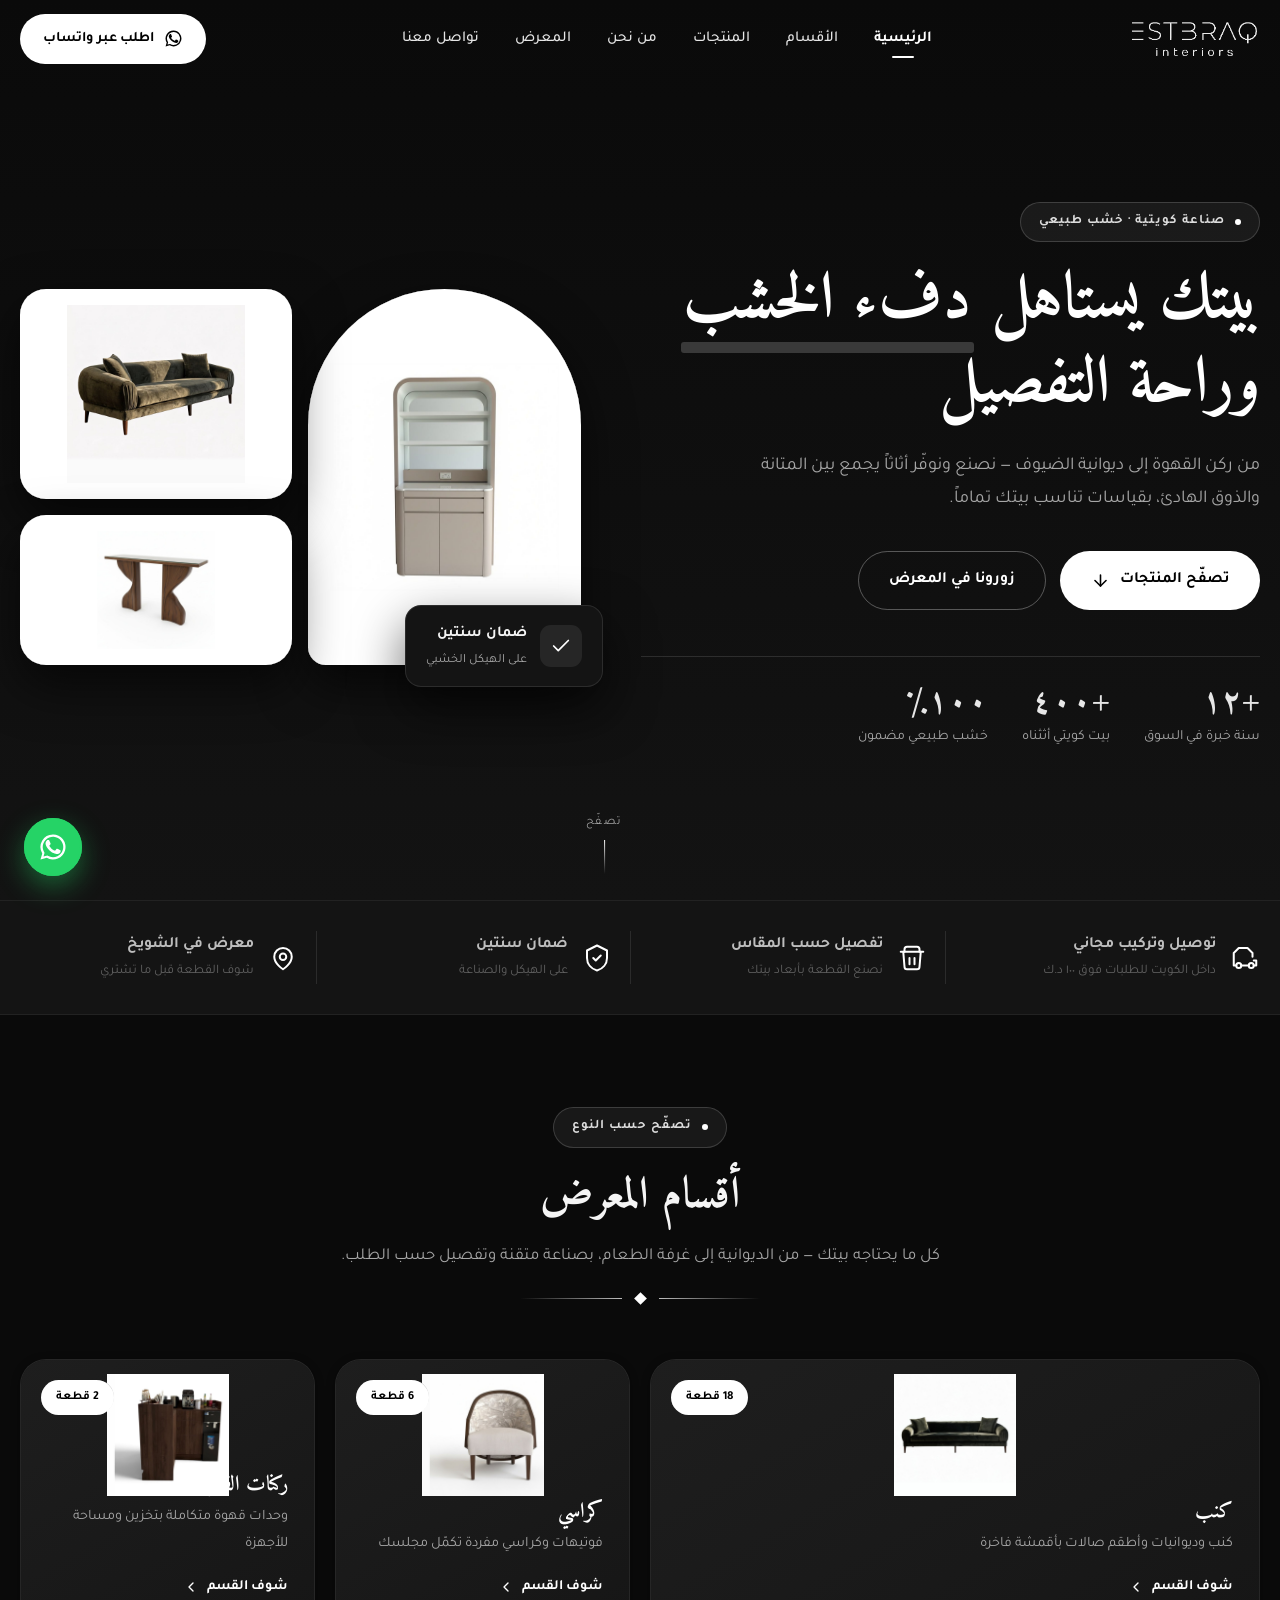
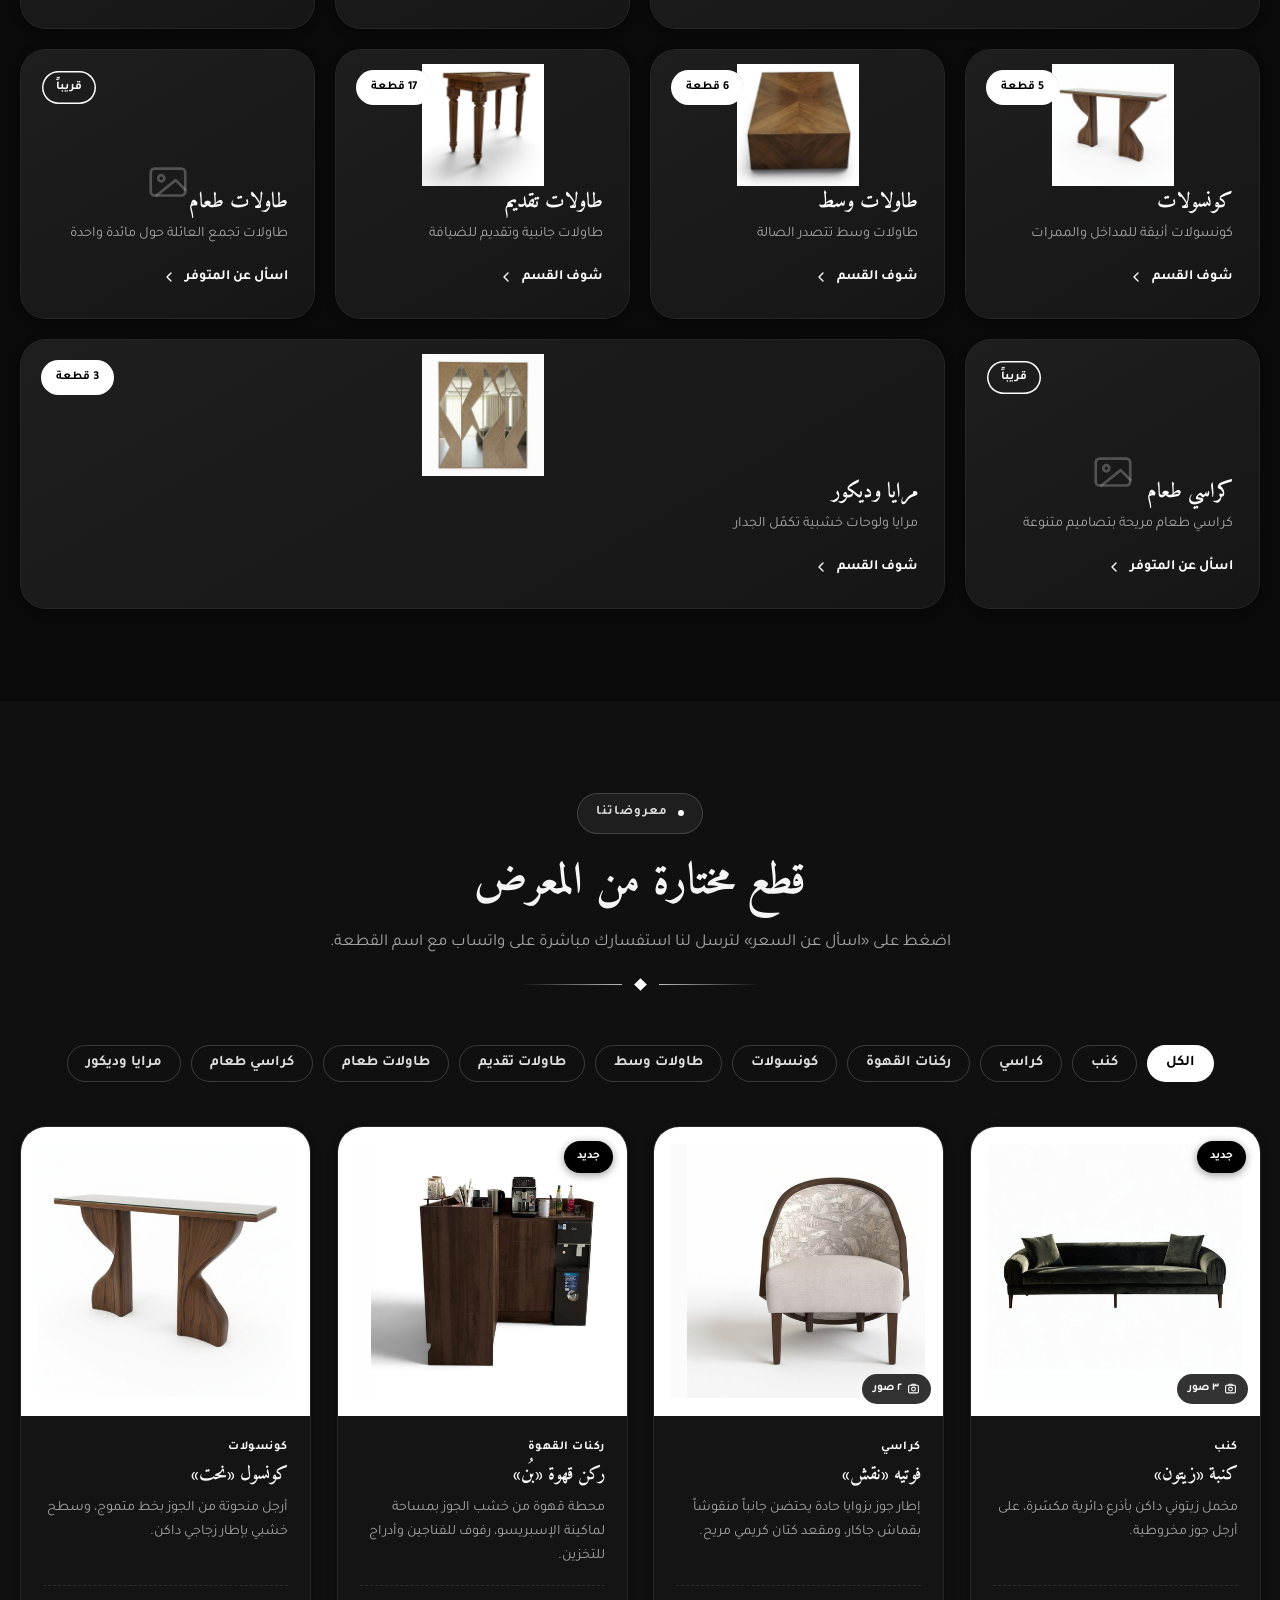
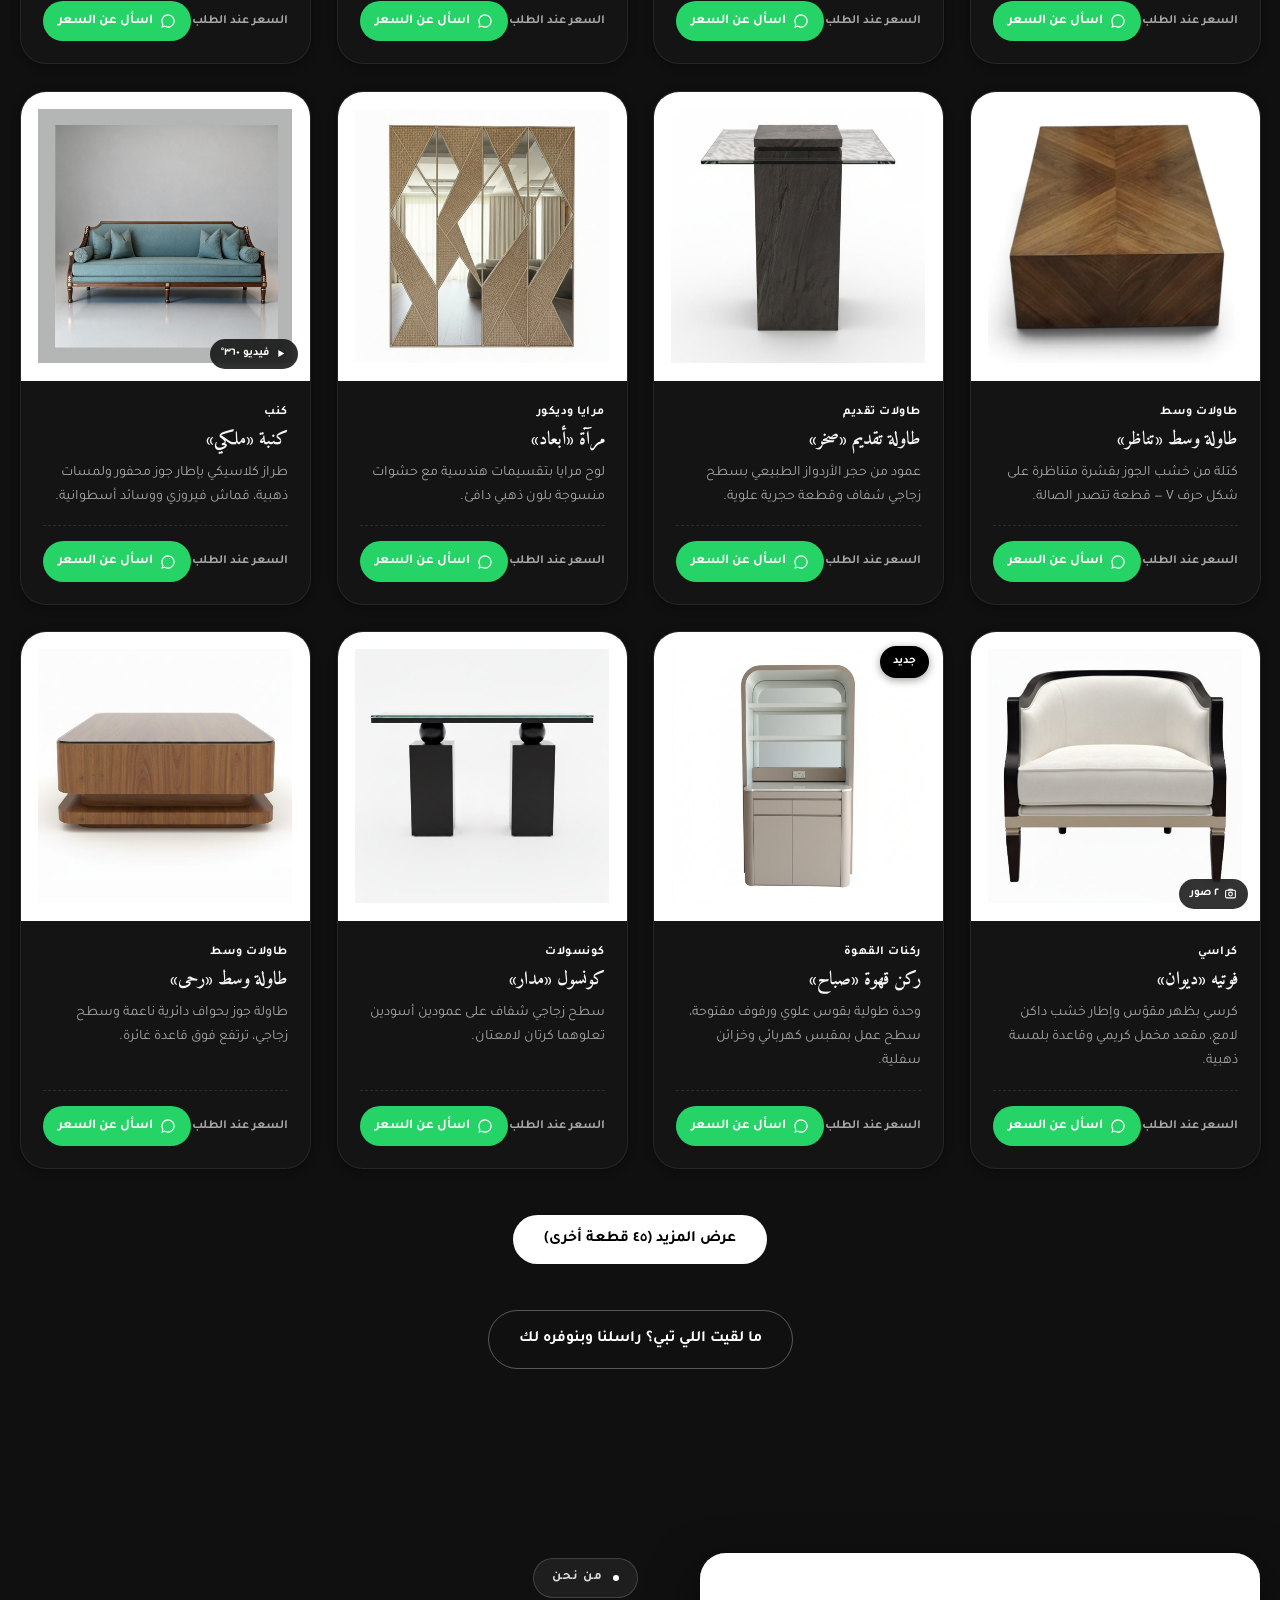
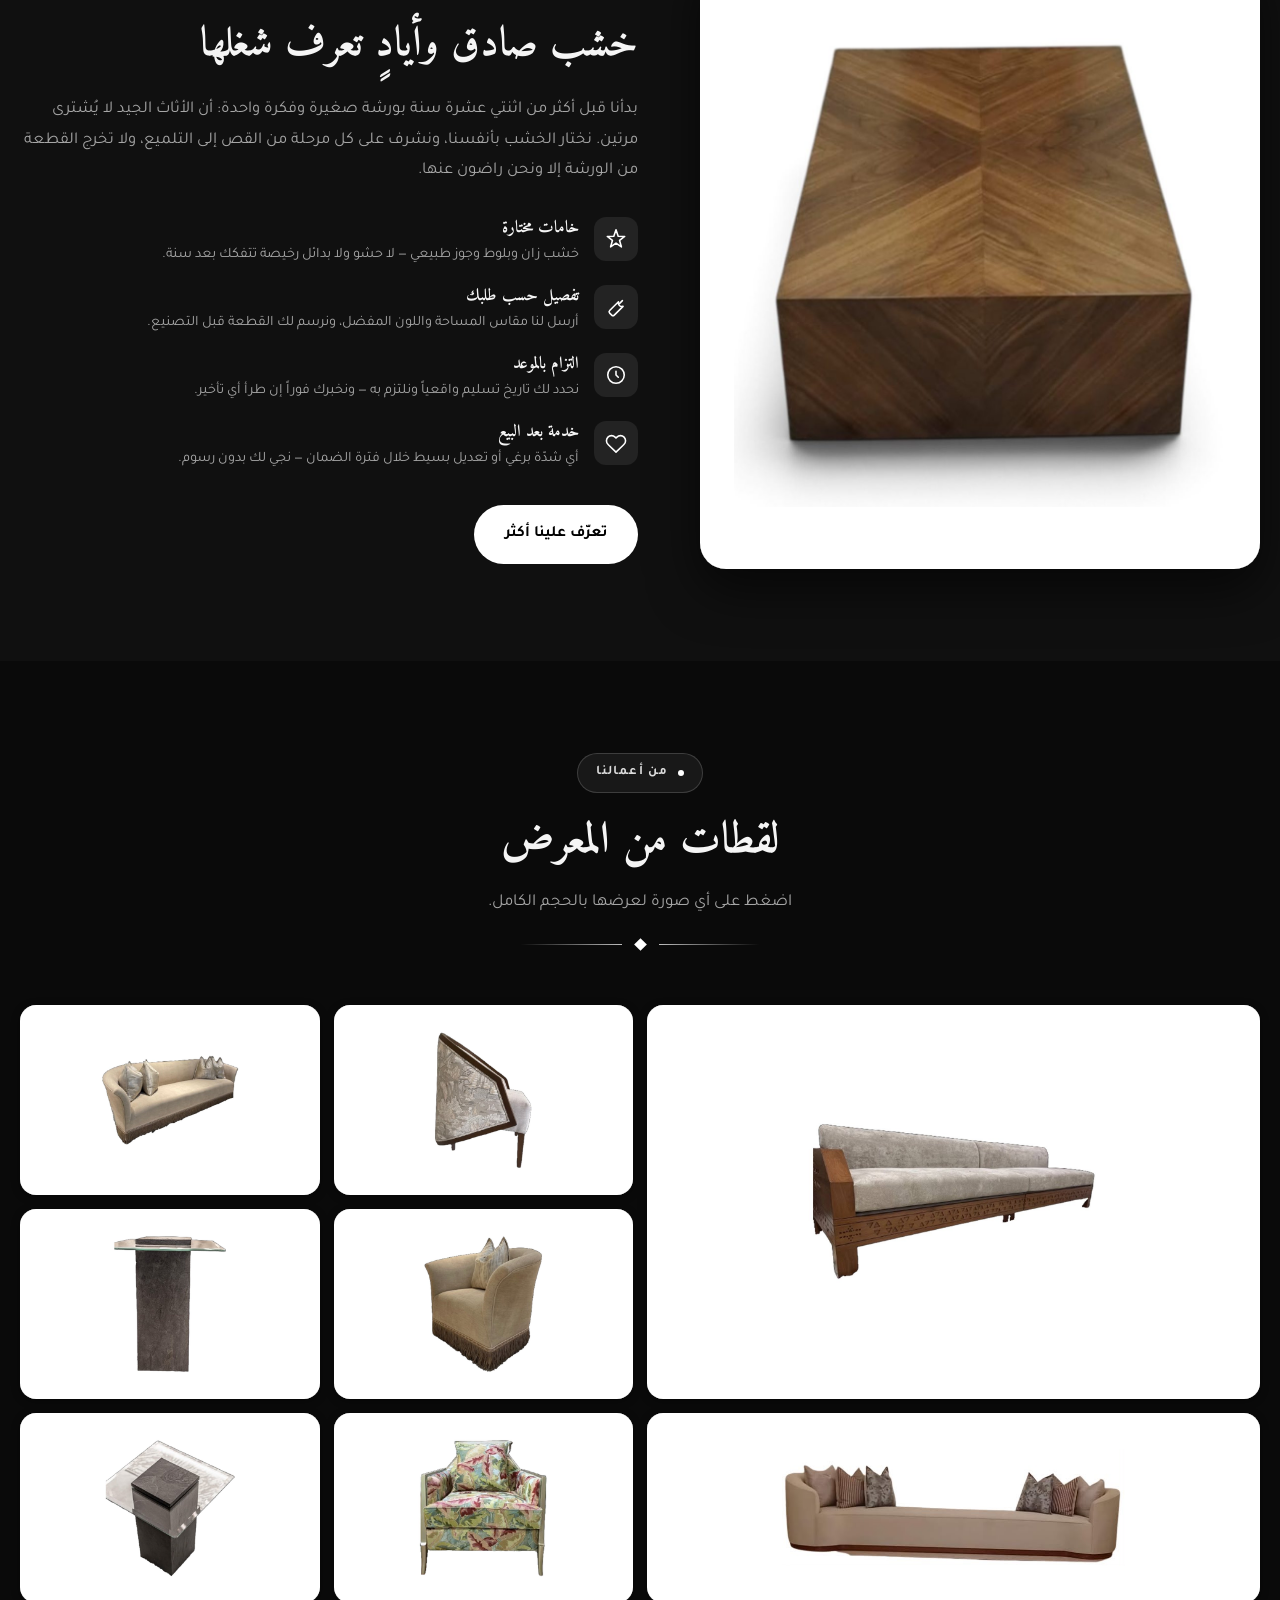
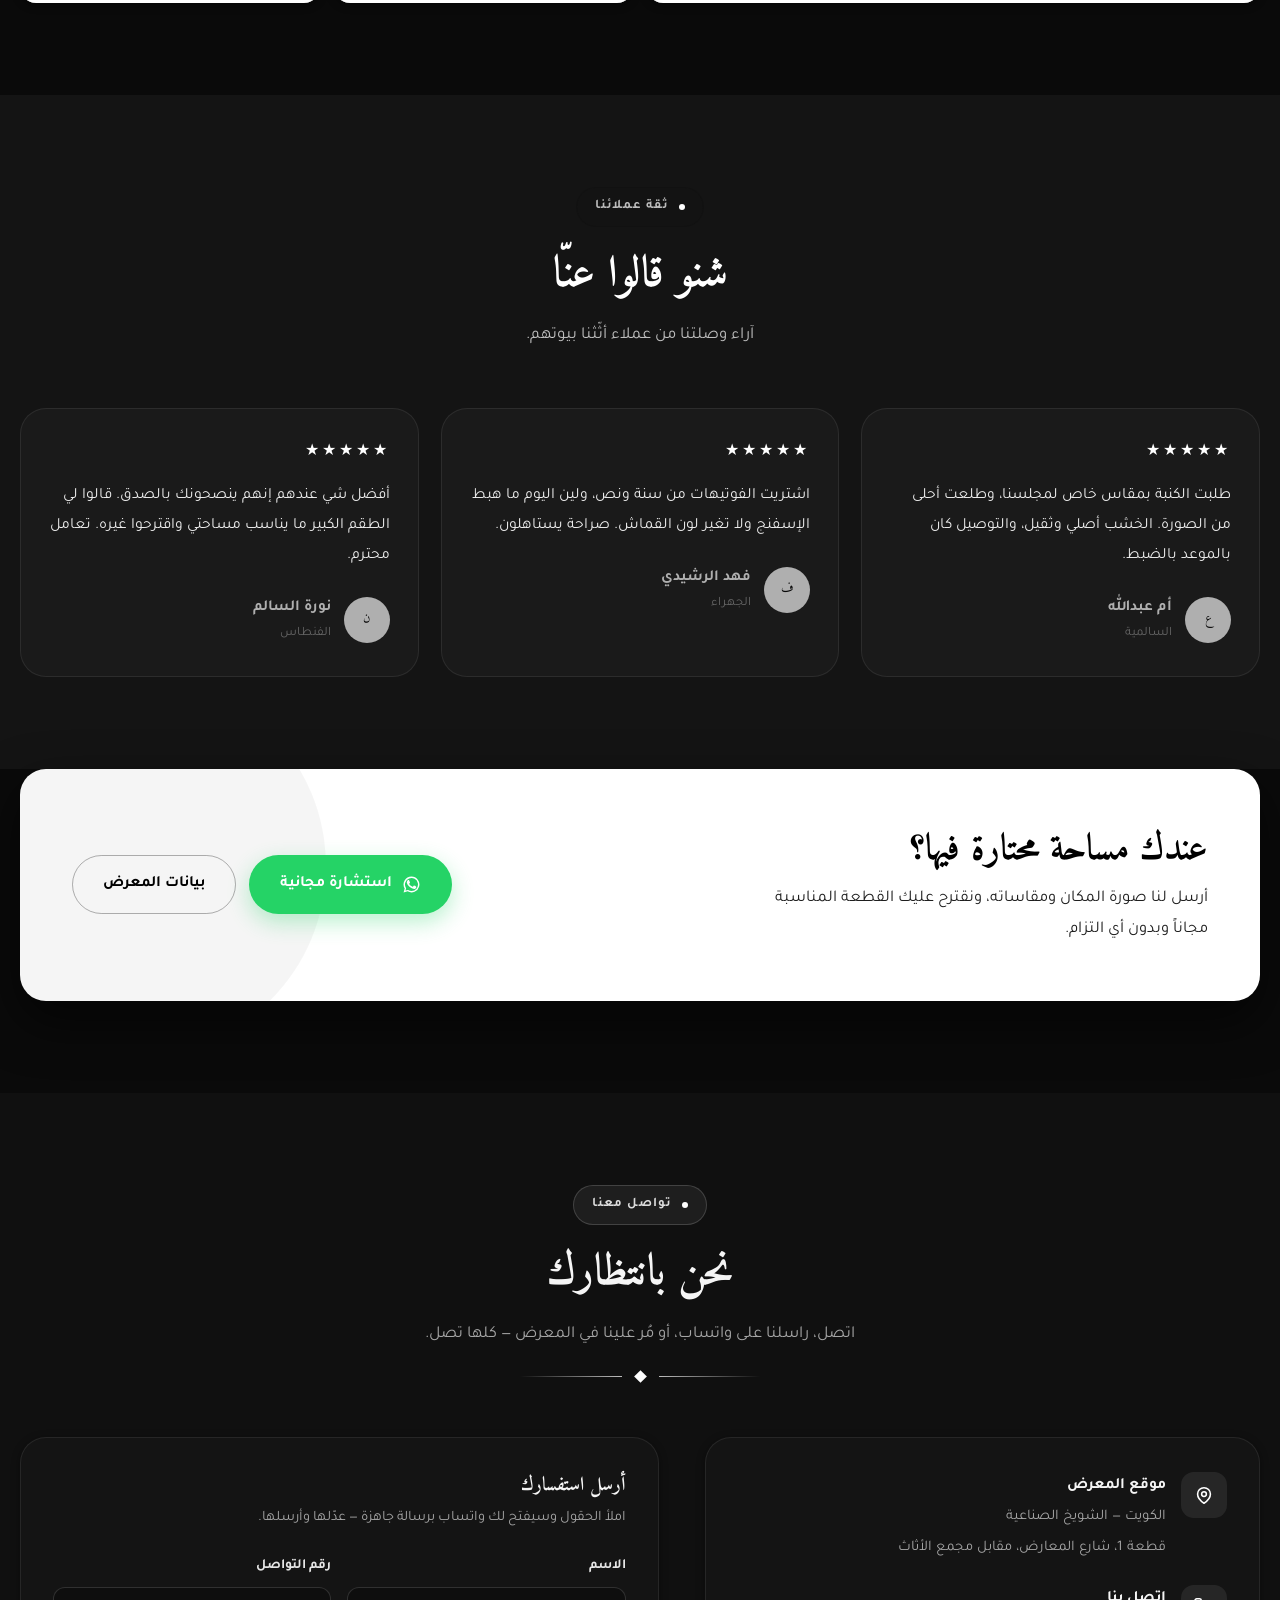
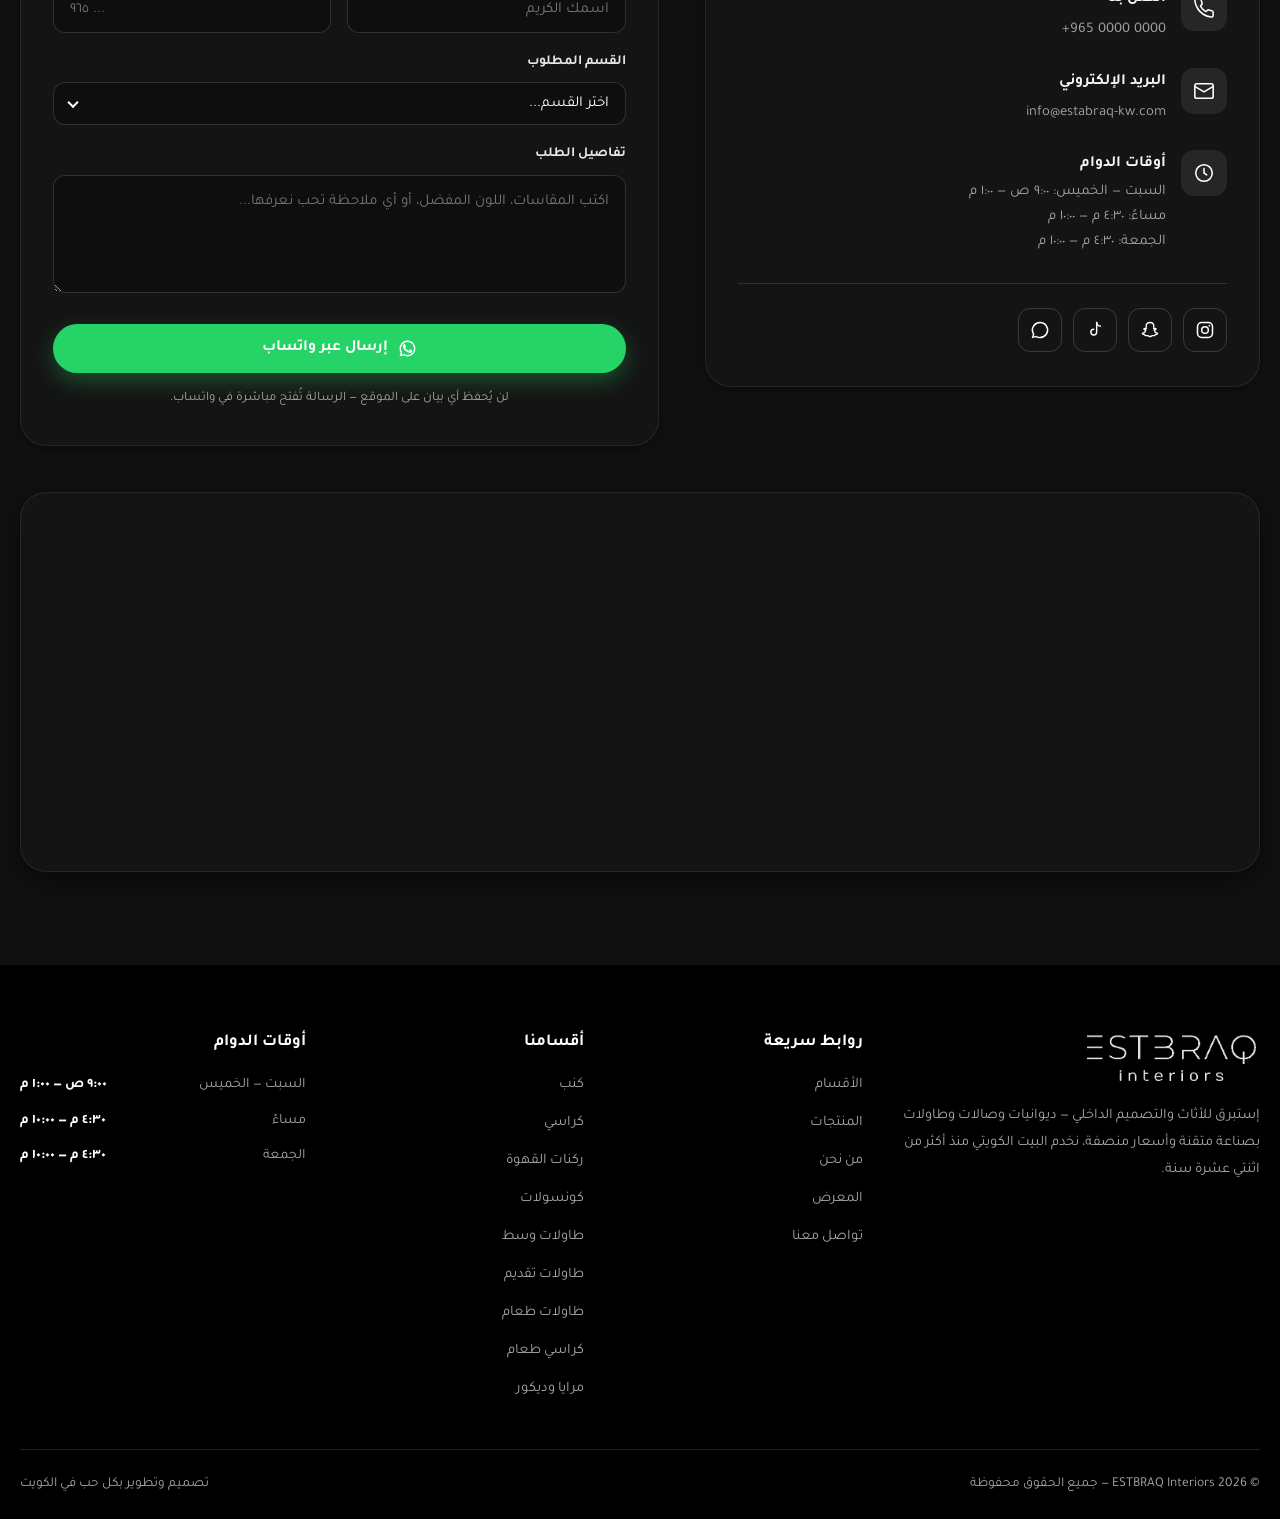
==== commit d6a8e3dd: "Switch site to black background with white text - Invert the palette: text variables become light, s" ====
--- a/index.html
+++ b/index.html
@@ -5,7 +5,7 @@
 <meta name="viewport" content="width=device-width, initial-scale=1">
 <title>إستبرق للأثاث | ESTBRAQ Interiors — الكويت</title>
 <meta name="description" content="إستبرق للأثاث والتصميم الداخلي في الكويت — ديوانيات، صالات، كراسي، كونسولات، طاولات وسط وتقديم وطعام بصناعة متقنة وتفصيل حسب الطلب.">
-<meta name="theme-color" content="#111111">
+<meta name="theme-color" content="#0A0A0A">
 
 <!-- مشاركة الرابط على واتساب وانستقرام -->
 <meta property="og:type" content="website">
--- a/css/style.css
+++ b/css/style.css
@@ -6,33 +6,33 @@
 /* ---------- 1. المتغيرات والألوان ---------- */
 :root {
   /* لوحة الألوان الخشبية الدافئة */
-  --walnut-900: #000000;
-  --walnut-800: #0E0E0E;
-  --walnut-700: #1C1C1C;
-  --walnut-600: #333333;
-  --oak-500:    #111111;
+  --walnut-900: #FFFFFF;
+  --walnut-800: #F5F5F5;
+  --walnut-700: #E6E6E6;
+  --walnut-600: #BDBDBD;
+  --oak-500:    #FFFFFF;
   --oak-400:    #BDBDBD;
-  --sand-300:   #E2E2E2;
-  --sand-200:   #F1F1F1;
-  --cream-100:  #FAFAFA;
+  --sand-300:   #2A2A2A;
+  --sand-200:   #1C1C1C;
+  --cream-100:  #0A0A0A;
   --cream-50:   #FFFFFF;
 
-  --olive:      #555555;
-  --gold:       #111111;
-  --clay:       #000000;
-
-  --ink:        #111111;
-  --ink-soft:   #666666;
-  --line:       rgba(17, 17, 17, 0.14);
+  --olive:      #9A9A9A;
+  --gold:       #FFFFFF;
+  --clay:       #FFFFFF;
+
+  --ink:        #F2F2F2;
+  --ink-soft:   #A6A6A6;
+  --line:       rgba(255, 255, 255, 0.12);
 
   --bg:         var(--cream-100);
-  --surface:    #FFFFFF;
-  --surface-2:  var(--cream-50);
+  --surface:    #141414;
+  --surface-2:  #101010;
 
   /* الظلال */
-  --shadow-sm: 0 2px 8px rgba(0, 0, 0, 0.06);
-  --shadow-md: 0 8px 24px rgba(0, 0, 0, 0.10);
-  --shadow-lg: 0 20px 50px rgba(0, 0, 0, 0.16);
+  --shadow-sm: 0 2px 8px rgba(0, 0, 0, 0.4);
+  --shadow-md: 0 8px 24px rgba(0, 0, 0, 0.5);
+  --shadow-lg: 0 20px 50px rgba(0, 0, 0, 0.6);
 
   /* القياسات */
   --radius-sm: 8px;
@@ -1345,3 +1345,101 @@
   body { background: #fff; }
   .reveal { opacity: 1; transform: none; }
 }
+
+/* ==========================================================
+   السمة الداكنة — خلفية سوداء ونص أبيض
+   الصور تبقى على مربعات بيضاء لأن خلفيات الصور بيضاء
+   ========================================================== */
+body { background: #0A0A0A; color: var(--ink); }
+
+/* الشعار: الحبر الأسود يصبح أبيض */
+.brand__logo { filter: invert(1); }
+.footer .brand__logo { filter: invert(1); }
+
+.nav.is-stuck {
+  background: rgba(10, 10, 10, 0.88);
+  box-shadow: 0 1px 0 rgba(255, 255, 255, 0.08);
+}
+.nav__burger { background: transparent; border-color: rgba(255, 255, 255, 0.2); }
+.mobile-menu { background: #0A0A0A; }
+.hero__bg { background: linear-gradient(180deg, #0A0A0A, #131313); }
+.hero__title .accent::after { background: rgba(255, 255, 255, 0.18); }
+
+/* أزرار: أبيض على أسود */
+.btn--primary { background: #FFFFFF; color: #000000; box-shadow: none; }
+.btn--primary:hover { background: #DDDDDD; box-shadow: none; }
+.btn--ghost { background: transparent; color: #FFFFFF; border-color: rgba(255, 255, 255, 0.3); }
+.btn--ghost:hover { background: #FFFFFF; color: #000000; border-color: #FFFFFF; }
+.filter { background: transparent; color: #DDDDDD; border-color: rgba(255, 255, 255, 0.18); }
+.filter:hover { color: #FFFFFF; border-color: #FFFFFF; }
+.filter.is-active { background: #FFFFFF; color: #000000; box-shadow: none; }
+.eyebrow { background: rgba(255, 255, 255, 0.06); border-color: rgba(255, 255, 255, 0.16); color: #DDDDDD; }
+
+/* الأشرطة: درجات من الأسود للفصل بين الأقسام */
+.strip { background: #141414; color: #A6A6A6; border-block: 1px solid rgba(255, 255, 255, 0.06); }
+.strip__item { border-inline-start-color: rgba(255, 255, 255, 0.1); }
+.strip__item b { color: #FFFFFF; }
+.strip__item svg { color: #FFFFFF; }
+.about { background: #101010; }
+.reviews { background: #141414; color: #CCCCCC; }
+.reviews .section-title { color: #FFFFFF; }
+.review { background: #1A1A1A; border-color: rgba(255, 255, 255, 0.08); }
+.review__ava { background: #FFFFFF; color: #000000; }
+.footer { background: #000000; border-top: 1px solid rgba(255, 255, 255, 0.08); color: #A6A6A6; }
+.footer h4 { color: #FFFFFF; }
+.footer__hours span:last-child, .footer__links a:hover { color: #FFFFFF; }
+.cta-band { background: #FFFFFF; color: #000000; }
+.cta-band h2 { color: #000000; }
+.cta-band::before { background: rgba(0, 0, 0, 0.04); }
+.cta-band .btn--ghost { color: #000000; border-color: rgba(0, 0, 0, 0.3); }
+.cta-band .btn--ghost:hover { background: #000000; color: #FFFFFF; border-color: #000000; }
+
+/* بطاقات المنتجات: جسم داكن وصورة على مربع أبيض */
+.card { background: #141414; border-color: rgba(255, 255, 255, 0.08); }
+.card__desc { color: #A6A6A6; }
+.card__meta { border-top-color: rgba(255, 255, 255, 0.1); }
+.card__tag { background: #FFFFFF; color: #000000; }
+.card__tag--new { background: #000000; color: #FFFFFF; }
+.card__tag--hot { background: #FFFFFF; color: #000000; box-shadow: none; }
+.card__media-tag { background: rgba(0, 0, 0, 0.8); }
+.card__zoom span { background: #000000; color: #FFFFFF; }
+
+/* بطاقات الأقسام */
+.cat { background: #141414; border-color: rgba(255, 255, 255, 0.08); color: #FFFFFF; }
+.cat__media { background: #141414; }
+.cat__media > img { background: transparent; }
+.cat__body h3 { color: #FFFFFF; }
+.cat__body p { color: #A6A6A6; }
+.cat__link { color: #FFFFFF; }
+.cat__count { background: #FFFFFF; color: #000000; }
+.cat__count--soon { background: transparent; color: #FFFFFF; box-shadow: inset 0 0 0 1.5px #FFFFFF; }
+.ph { background: linear-gradient(150deg, #1E1E1E, #161616); color: rgba(255, 255, 255, 0.45); }
+
+/* التواصل والنماذج */
+.info-card, .form-card { background: #141414; border-color: rgba(255, 255, 255, 0.08); }
+.info-item .icn, .about__point .icn, .hero__badge .icn { background: rgba(255, 255, 255, 0.08); color: #FFFFFF; }
+.hero__badge { background: #141414; border-color: rgba(255, 255, 255, 0.1); }
+.field input, .field select, .field textarea {
+  background: #0E0E0E; color: #FFFFFF; border-color: rgba(255, 255, 255, 0.14);
+}
+.field input:focus, .field select:focus, .field textarea:focus {
+  background: #0E0E0E; border-color: #FFFFFF; box-shadow: 0 0 0 4px rgba(255, 255, 255, 0.08);
+}
+.sel-wrap::after { border-color: #FFFFFF; }
+.socials a { color: #FFFFFF; border-color: rgba(255, 255, 255, 0.16); }
+.socials a:hover { background: #FFFFFF; color: #000000; border-color: #FFFFFF; }
+.empty-note { background: #141414; border-color: rgba(255, 255, 255, 0.2); }
+.empty-note b { color: #FFFFFF; }
+.map-wrap { background: #141414; border-color: rgba(255, 255, 255, 0.08); }
+.map-wrap iframe { filter: grayscale(1) invert(0.92) contrast(0.9); }
+.to-top { background: #FFFFFF; color: #000000; }
+.to-top:hover { background: #DDDDDD; }
+
+::selection { background: #FFFFFF; color: #000000; }
+::-webkit-scrollbar-track { background: #0A0A0A; }
+::-webkit-scrollbar-thumb { background: #444444; border-color: #0A0A0A; }
+::-webkit-scrollbar-thumb:hover { background: #666666; }
+
+/* الصورة البديلة تختفي عندما توجد صورة حقيقية فوقها */
+.ph:has(+ img) > * { visibility: hidden; }
+.cat:not(.cat--soon) .cat__media .ph > * { visibility: hidden; }
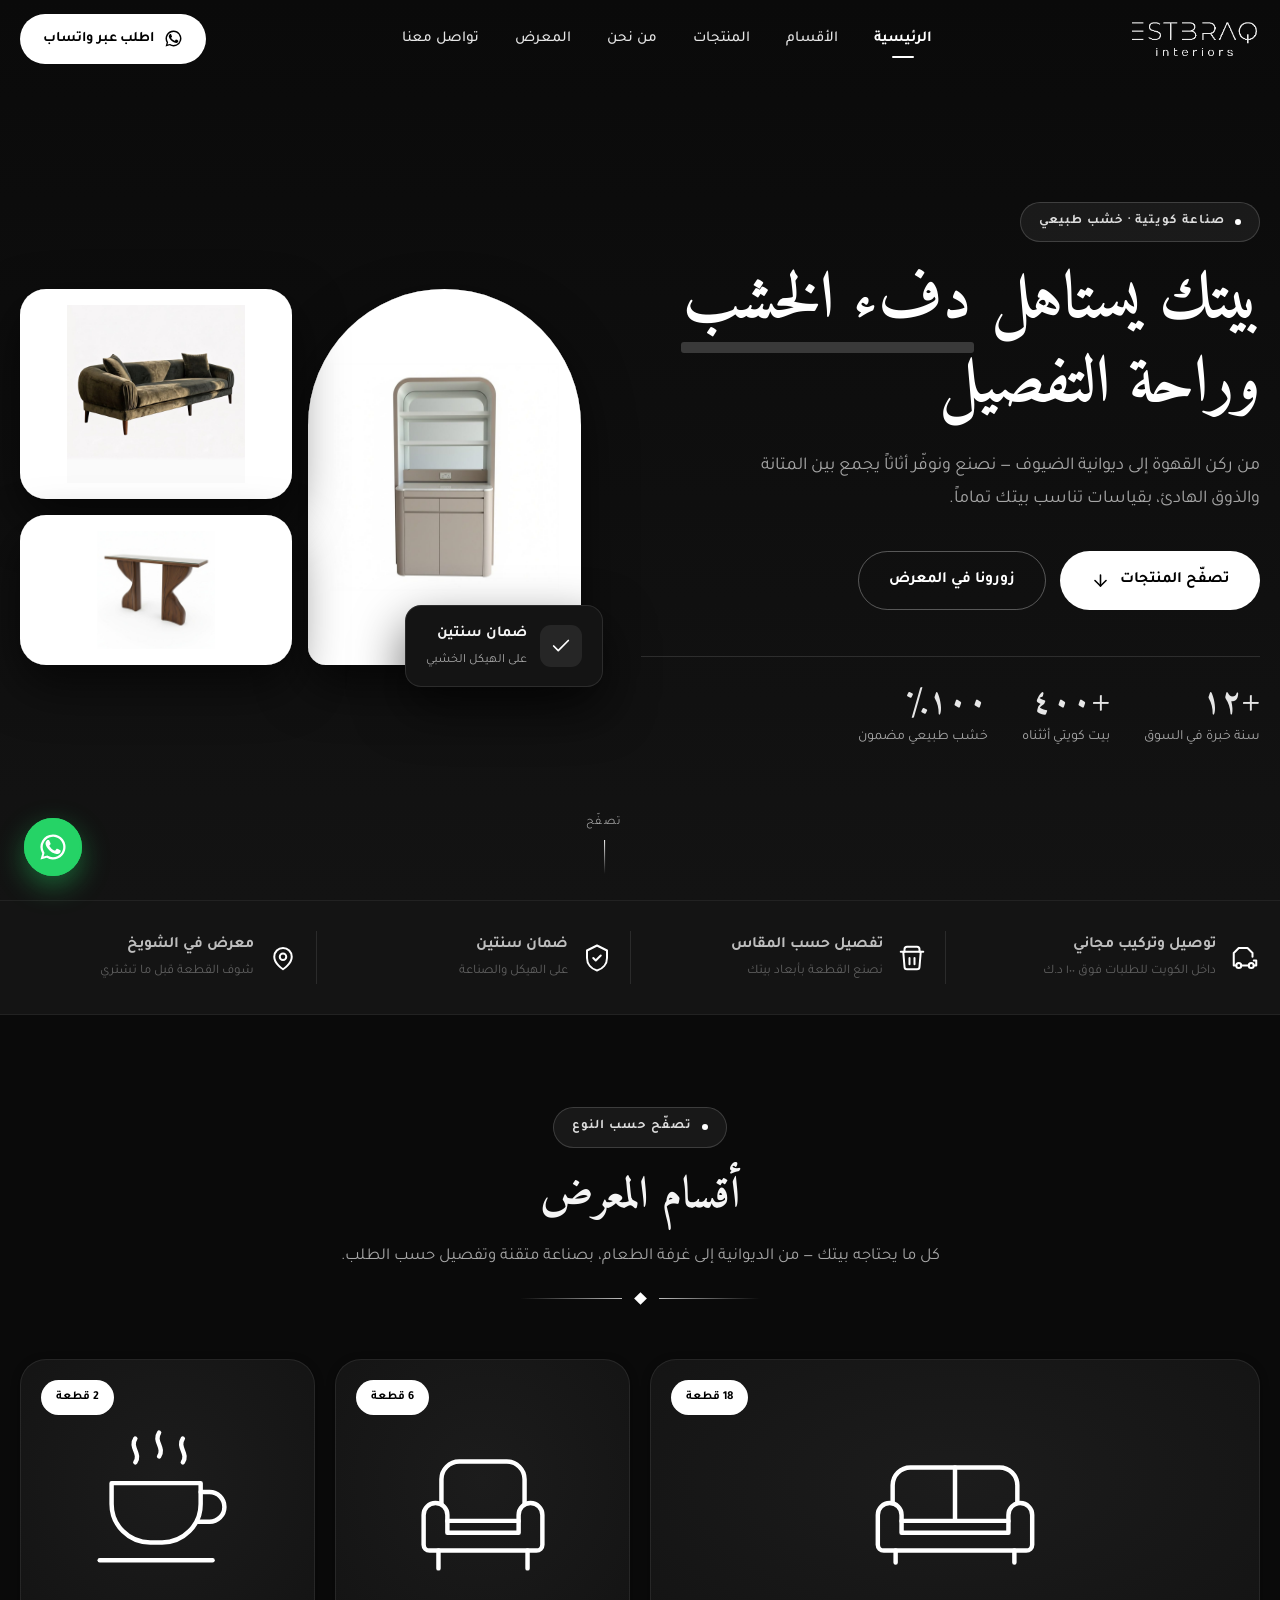
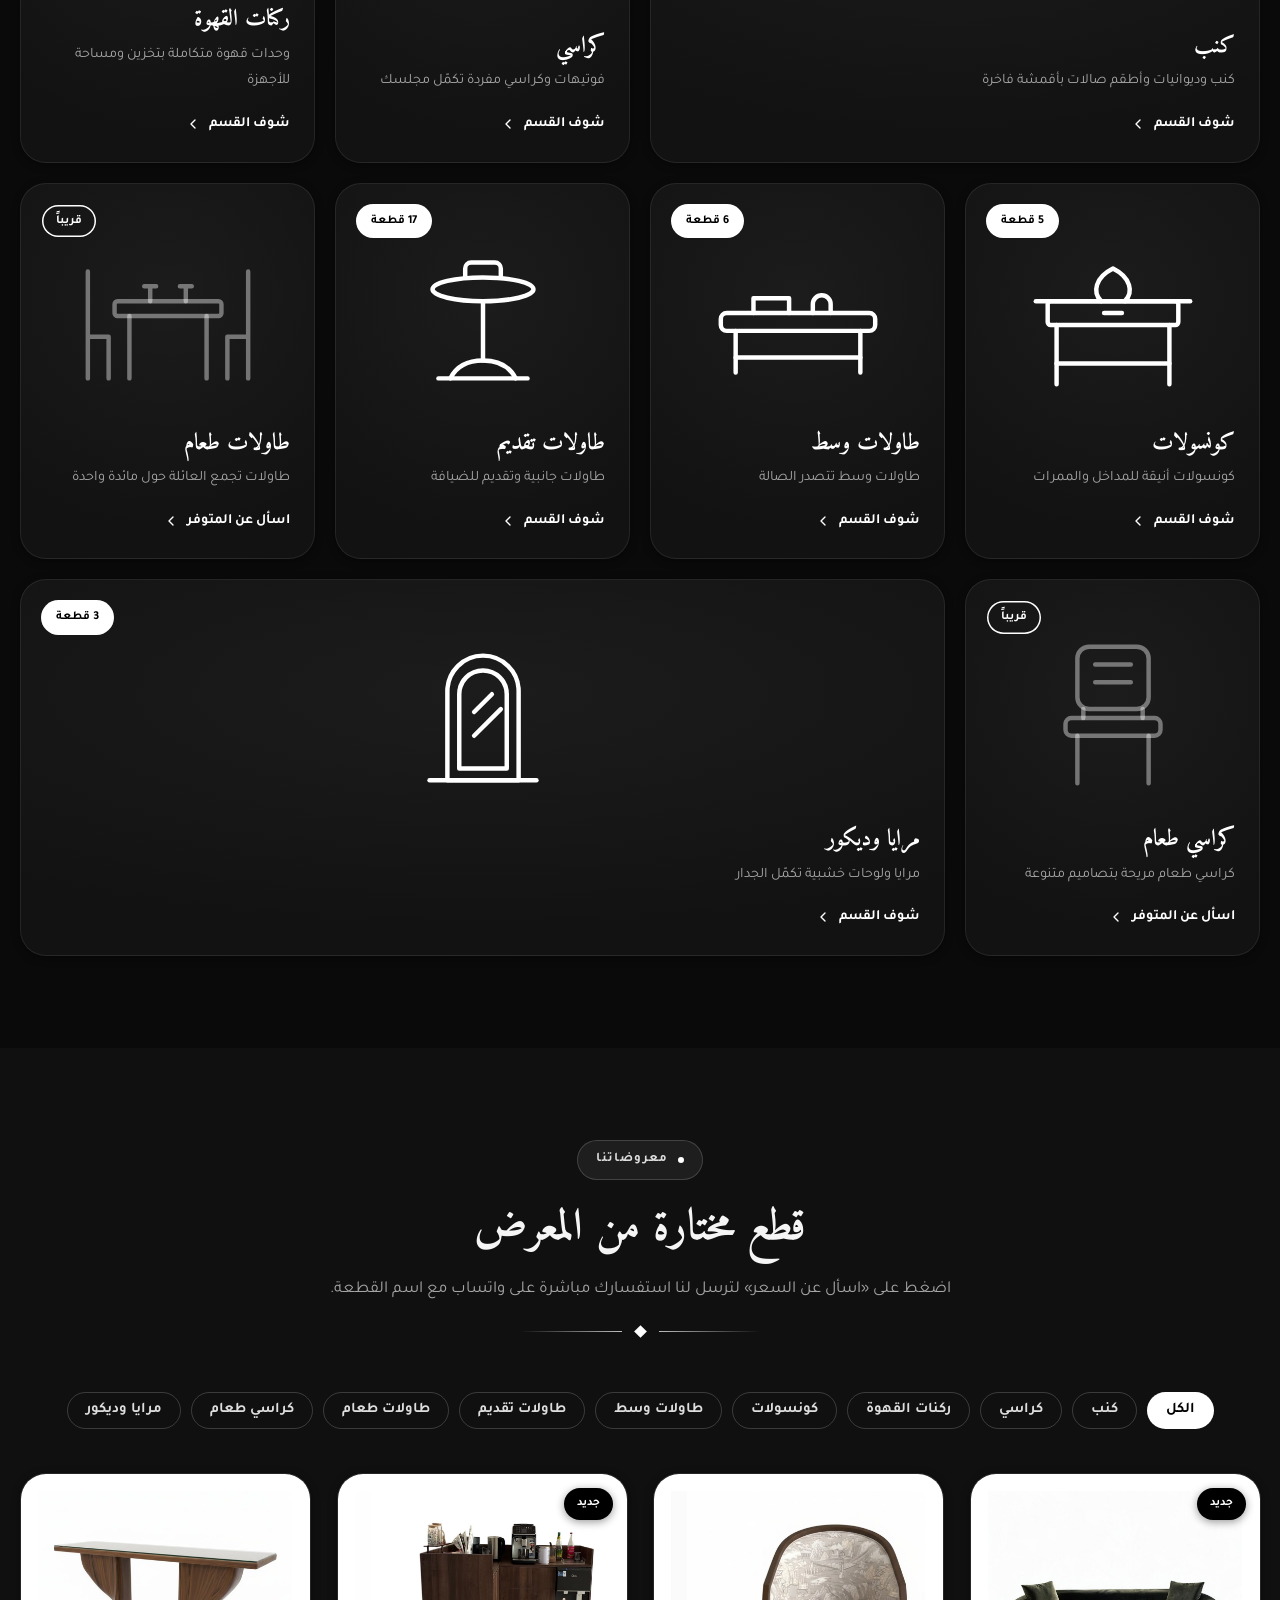
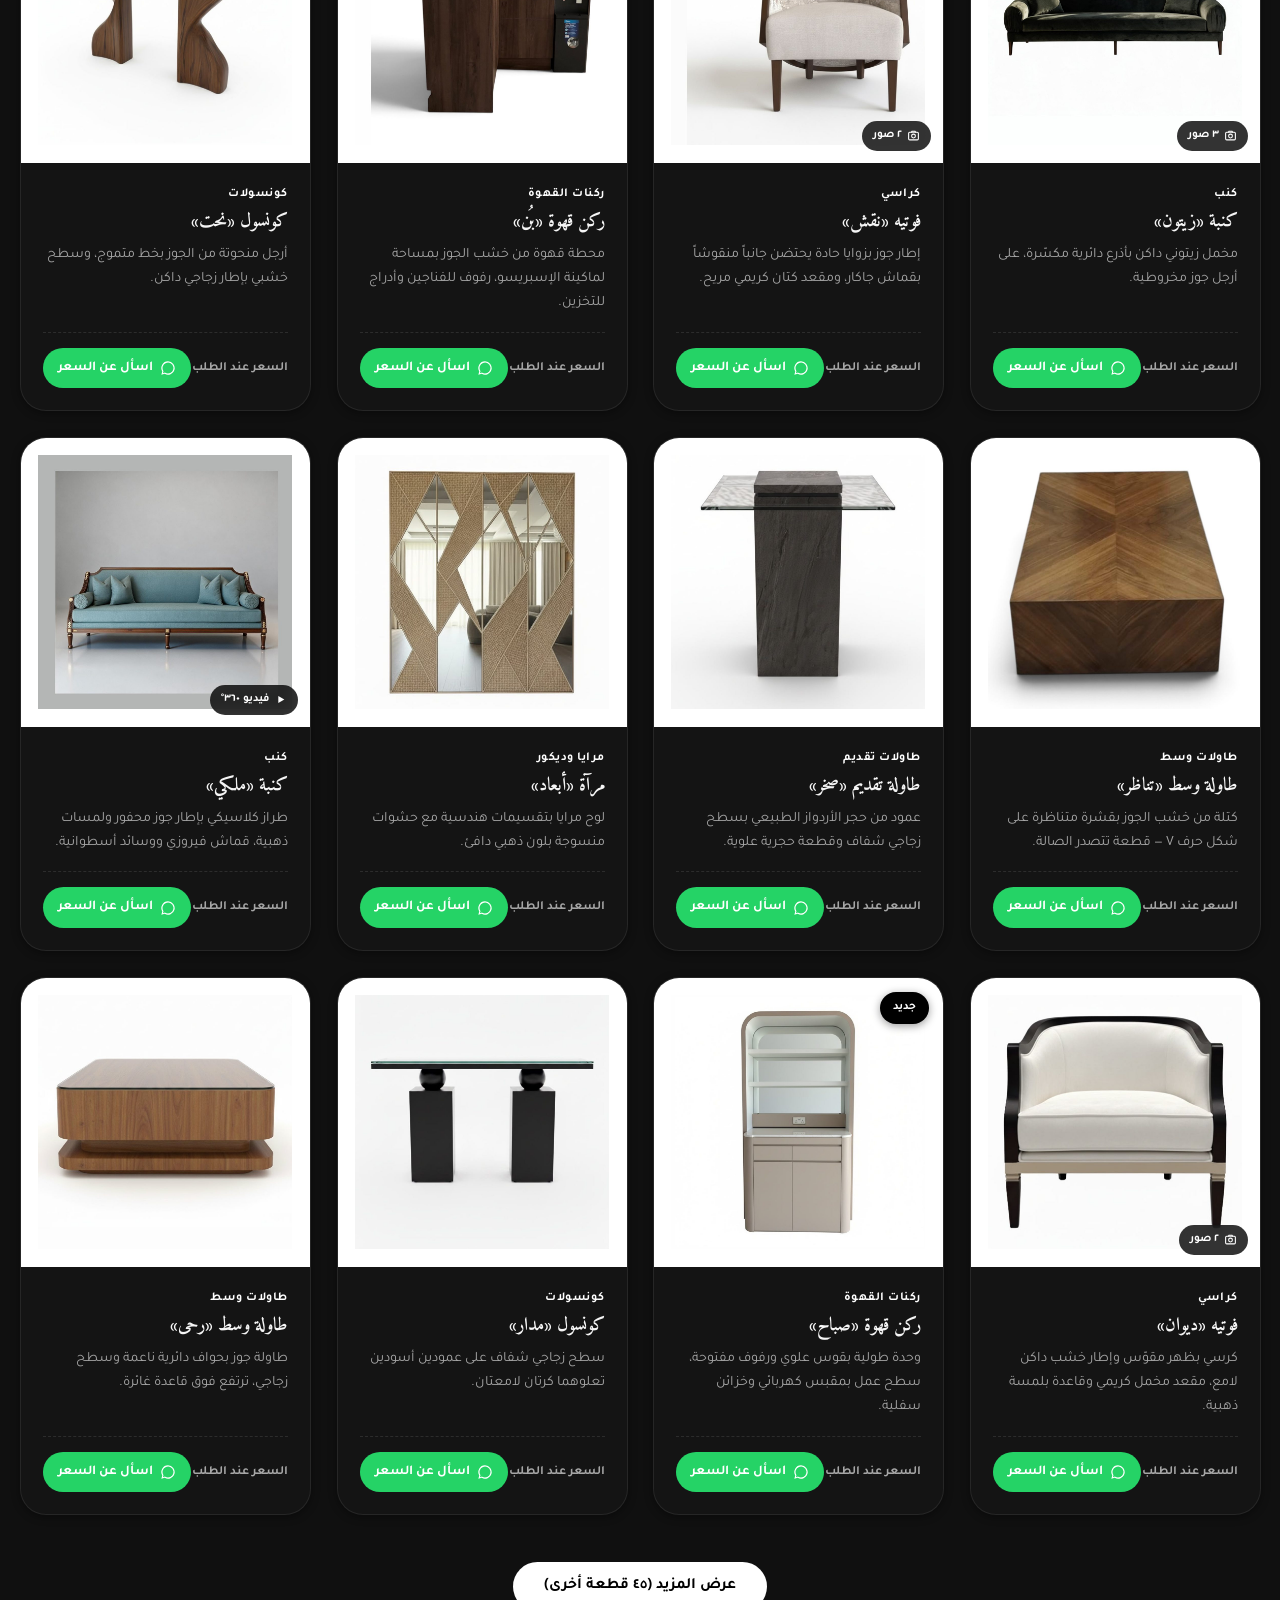
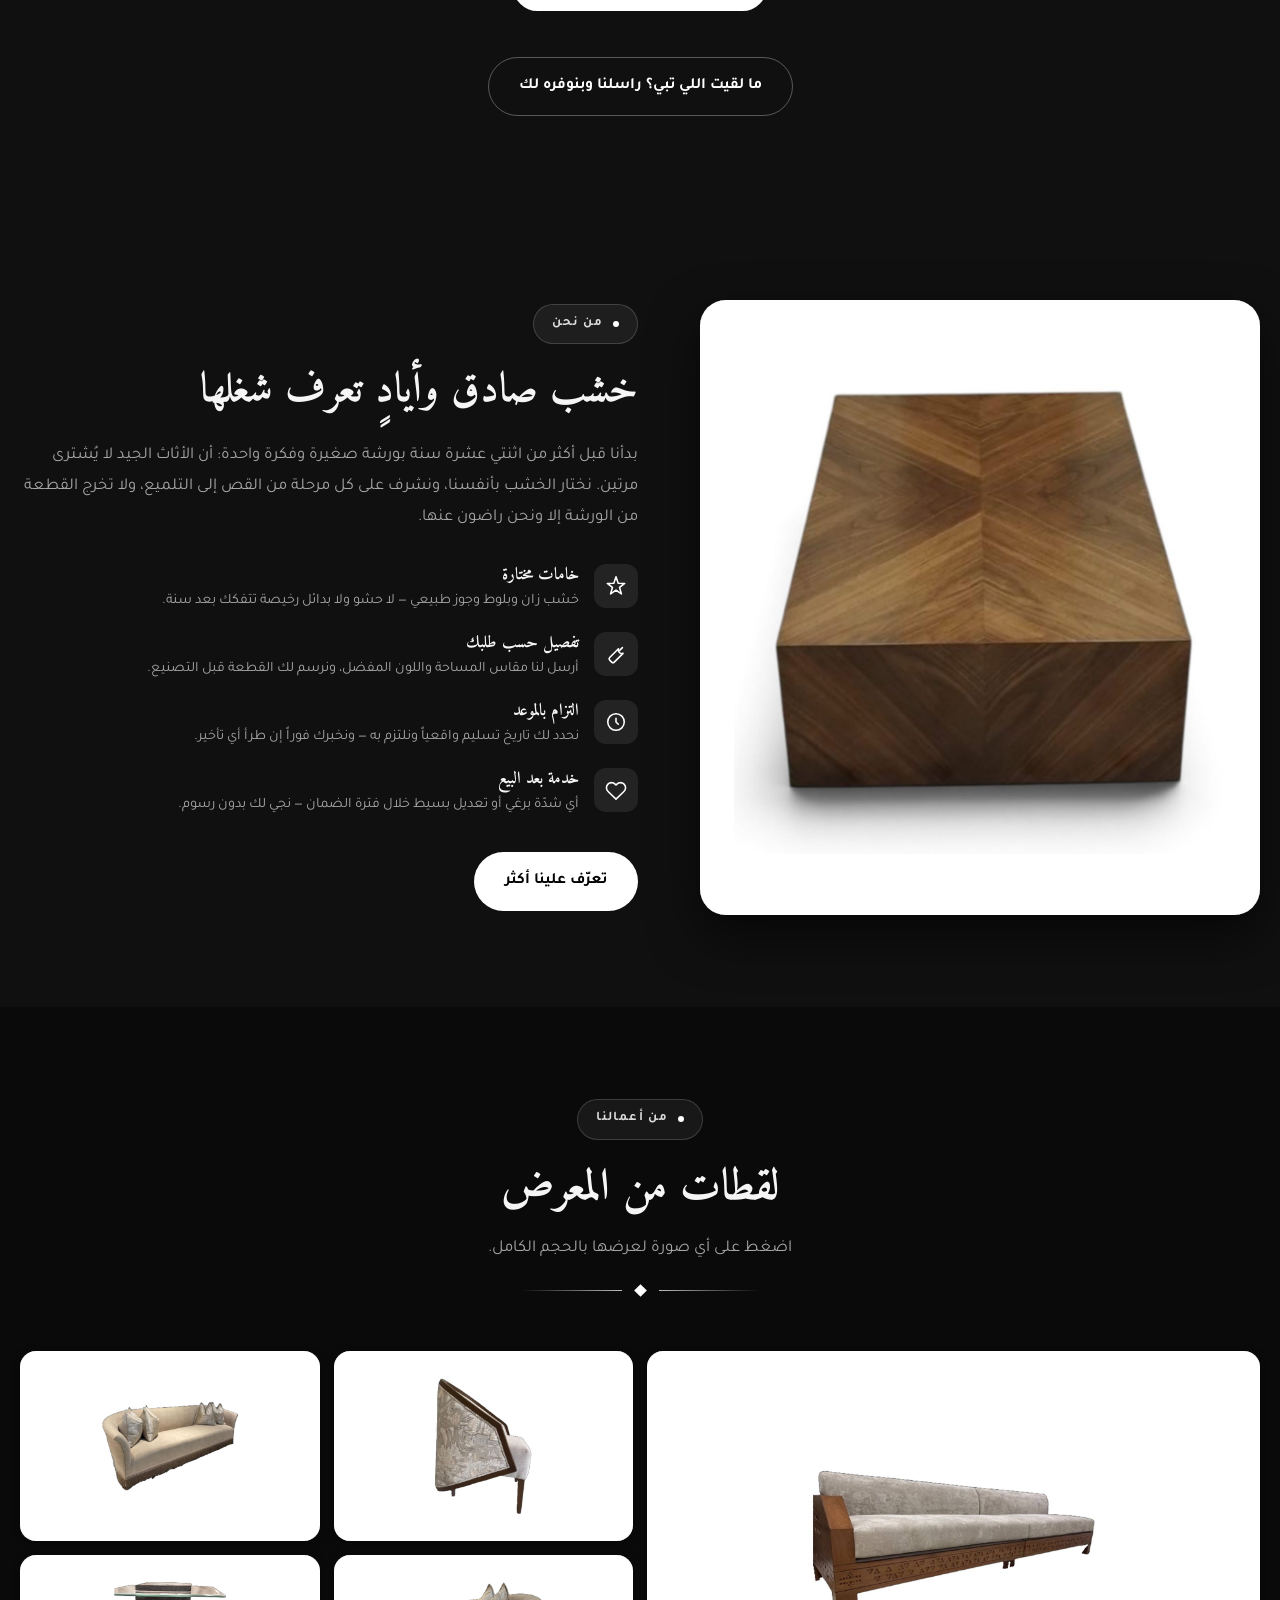
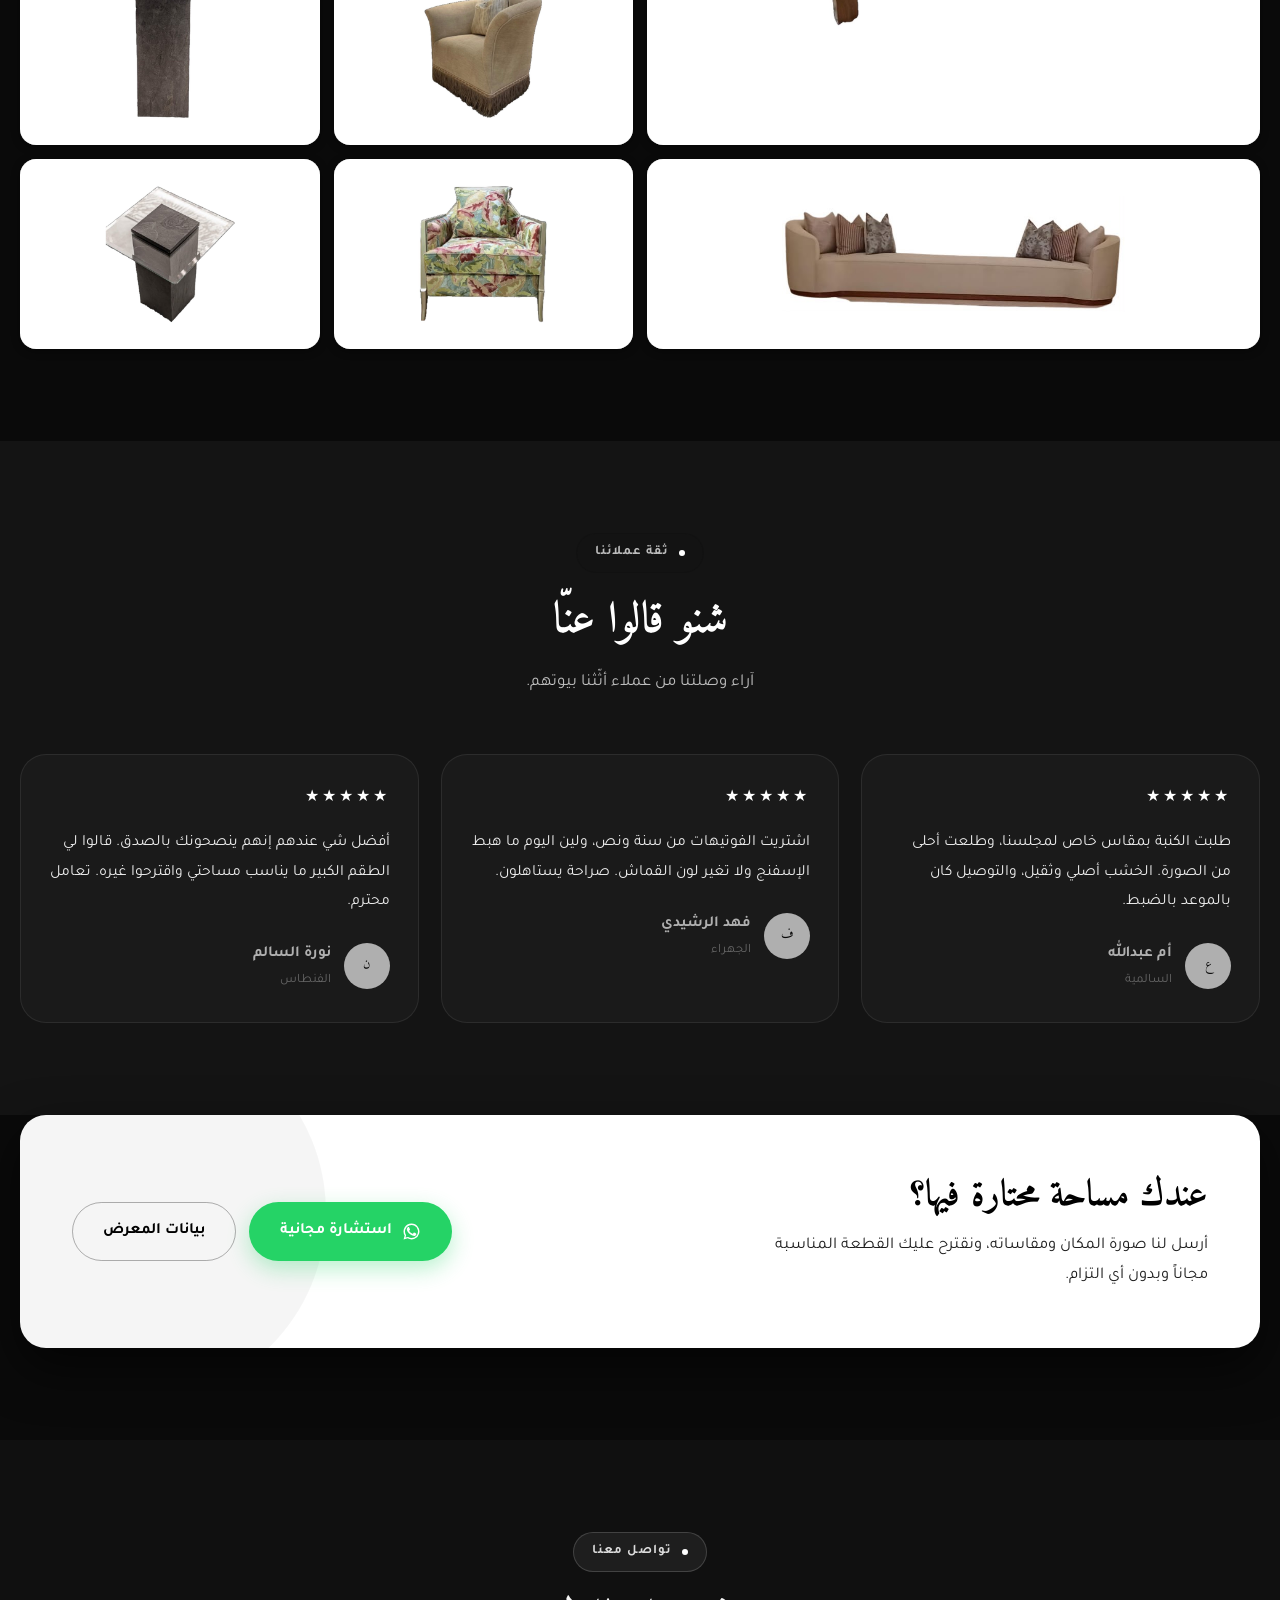
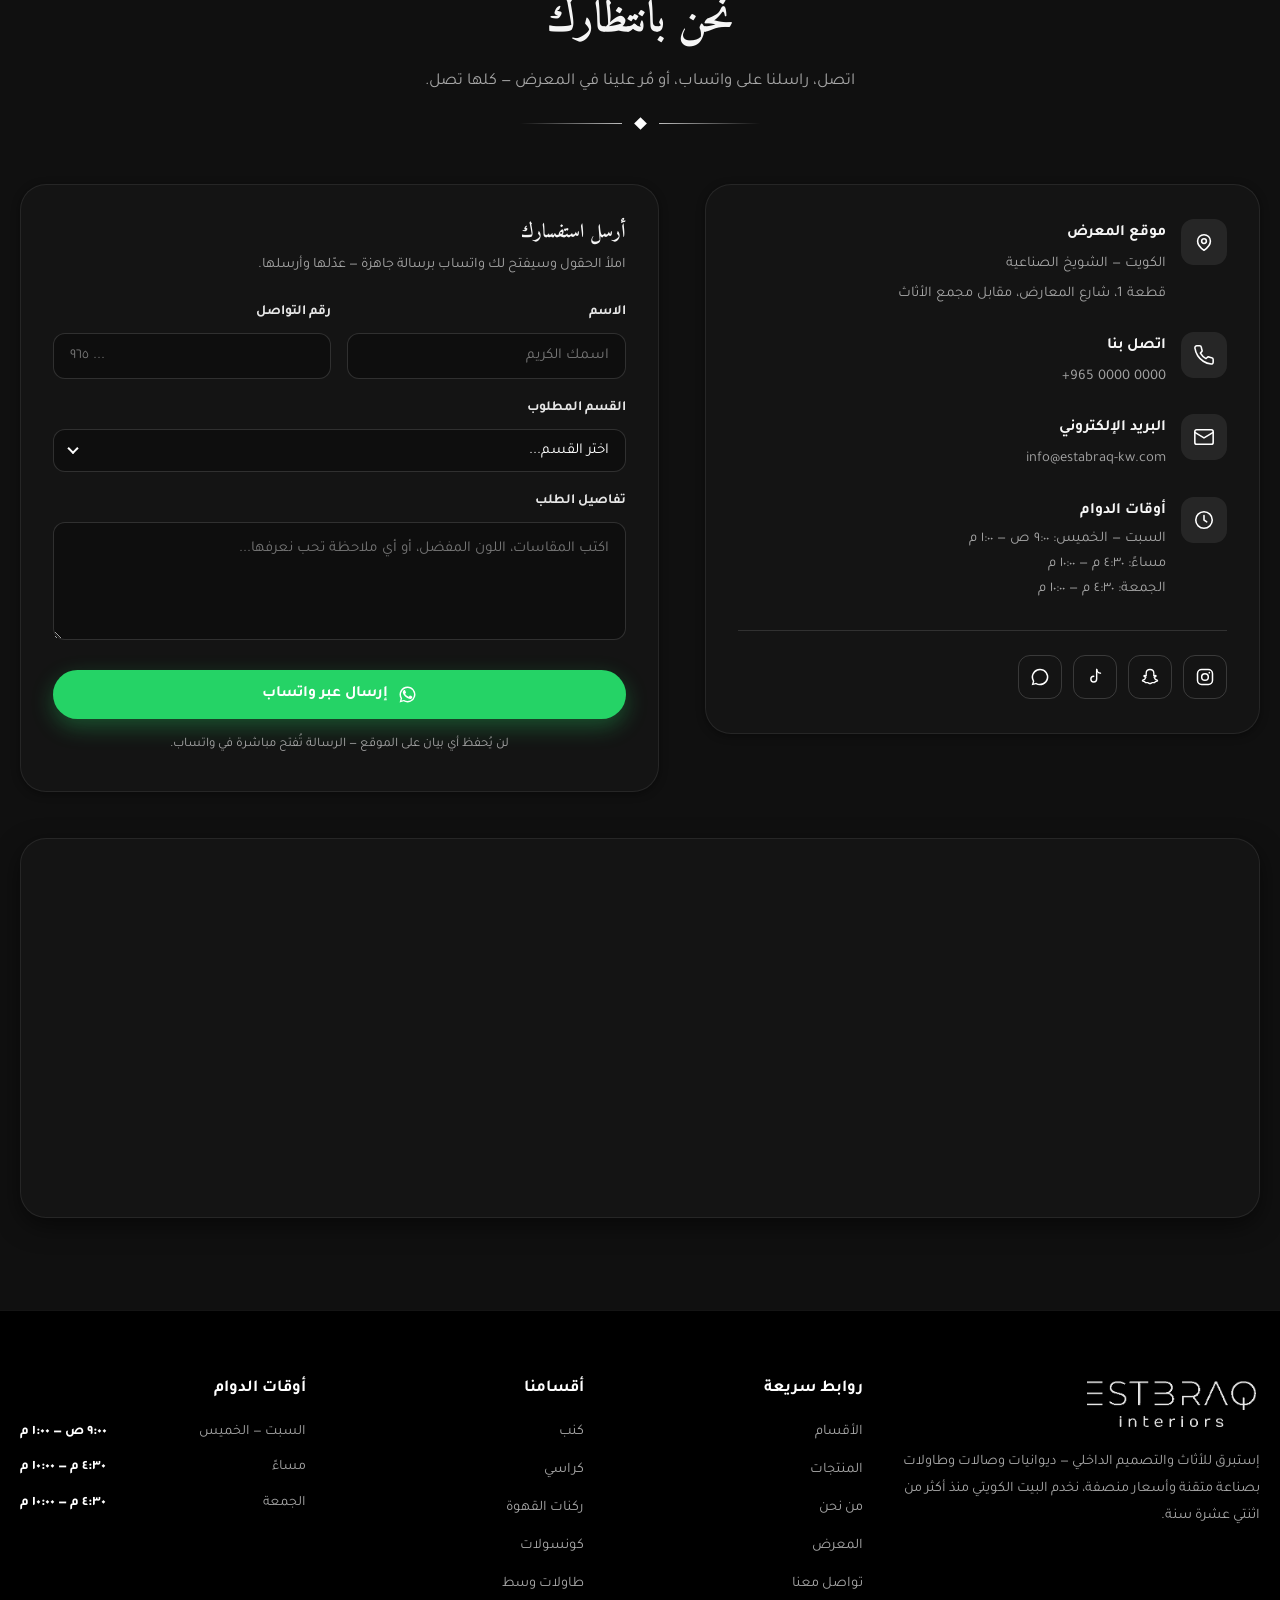
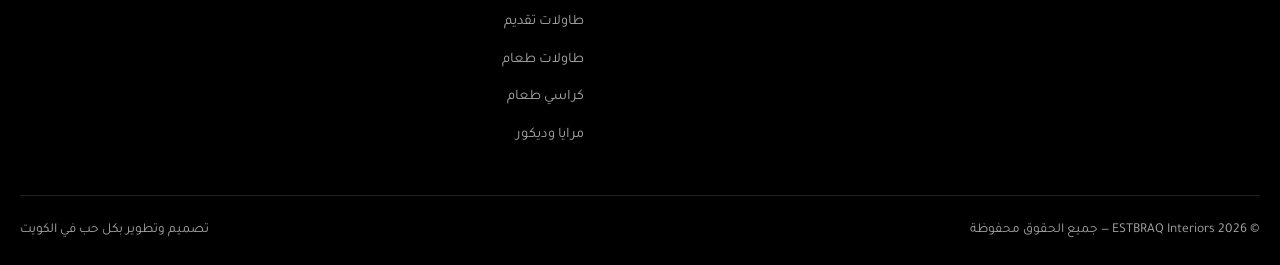
==== commit 1ab3e39d: "Show line icons instead of product photos on category cards - New js/icons.js: 14 thin-stroke icons " ====
--- a/index.html
+++ b/index.html
@@ -428,6 +428,7 @@
 </div>
 
 <script src="js/data.js"></script>
+<script src="js/icons.js"></script>
 <script src="js/main.js"></script>
 </body>
 </html>
--- a/css/style.css
+++ b/css/style.css
@@ -1443,3 +1443,45 @@
 /* الصورة البديلة تختفي عندما توجد صورة حقيقية فوقها */
 .ph:has(+ img) > * { visibility: hidden; }
 .cat:not(.cat--soon) .cat__media .ph > * { visibility: hidden; }
+
+/* ==========================================================
+   بطاقات الأقسام بالأيقونات — الأيقونة تملأ البطاقة والنص تحتها
+   ========================================================== */
+.cat {
+  flex-direction: column;
+  align-items: stretch;
+  justify-content: flex-end;
+  min-height: 340px;
+  padding: 22px 24px 22px;
+  background: radial-gradient(120% 90% at 50% 30%, #1C1C1C 0%, #121212 70%);
+  border: 1px solid rgba(255, 255, 255, 0.08);
+  transition: transform 0.4s var(--ease), border-color 0.3s var(--ease), background-color 0.3s var(--ease);
+}
+.cat:hover { border-color: rgba(255, 255, 255, 0.35); }
+.cat__icon {
+  flex: 1;
+  display: flex;
+  align-items: center;
+  justify-content: center;
+  min-height: 150px;
+  padding: 18px 0 14px;
+  color: #FFFFFF;
+}
+.cat__icon svg {
+  width: 190px;
+  height: 190px;
+  max-width: 80%;
+  stroke-width: 1.5;
+  transition: transform 0.5s var(--ease);
+}
+.cat:hover .cat__icon svg { transform: scale(1.07); }
+.cat--soon .cat__icon { color: rgba(255, 255, 255, 0.4); }
+.cat__body { position: static; }
+.cat__body h3 { font-size: 1.45rem; }
+
+@media (max-width: 780px) {
+  .cat { min-height: 190px; padding: 14px; }
+  .cat__icon { min-height: 90px; padding: 10px 0 6px; }
+  .cat__icon svg { width: 104px; height: 104px; stroke-width: 1.8; }
+  .cat__body h3 { font-size: 1.12rem; }
+}
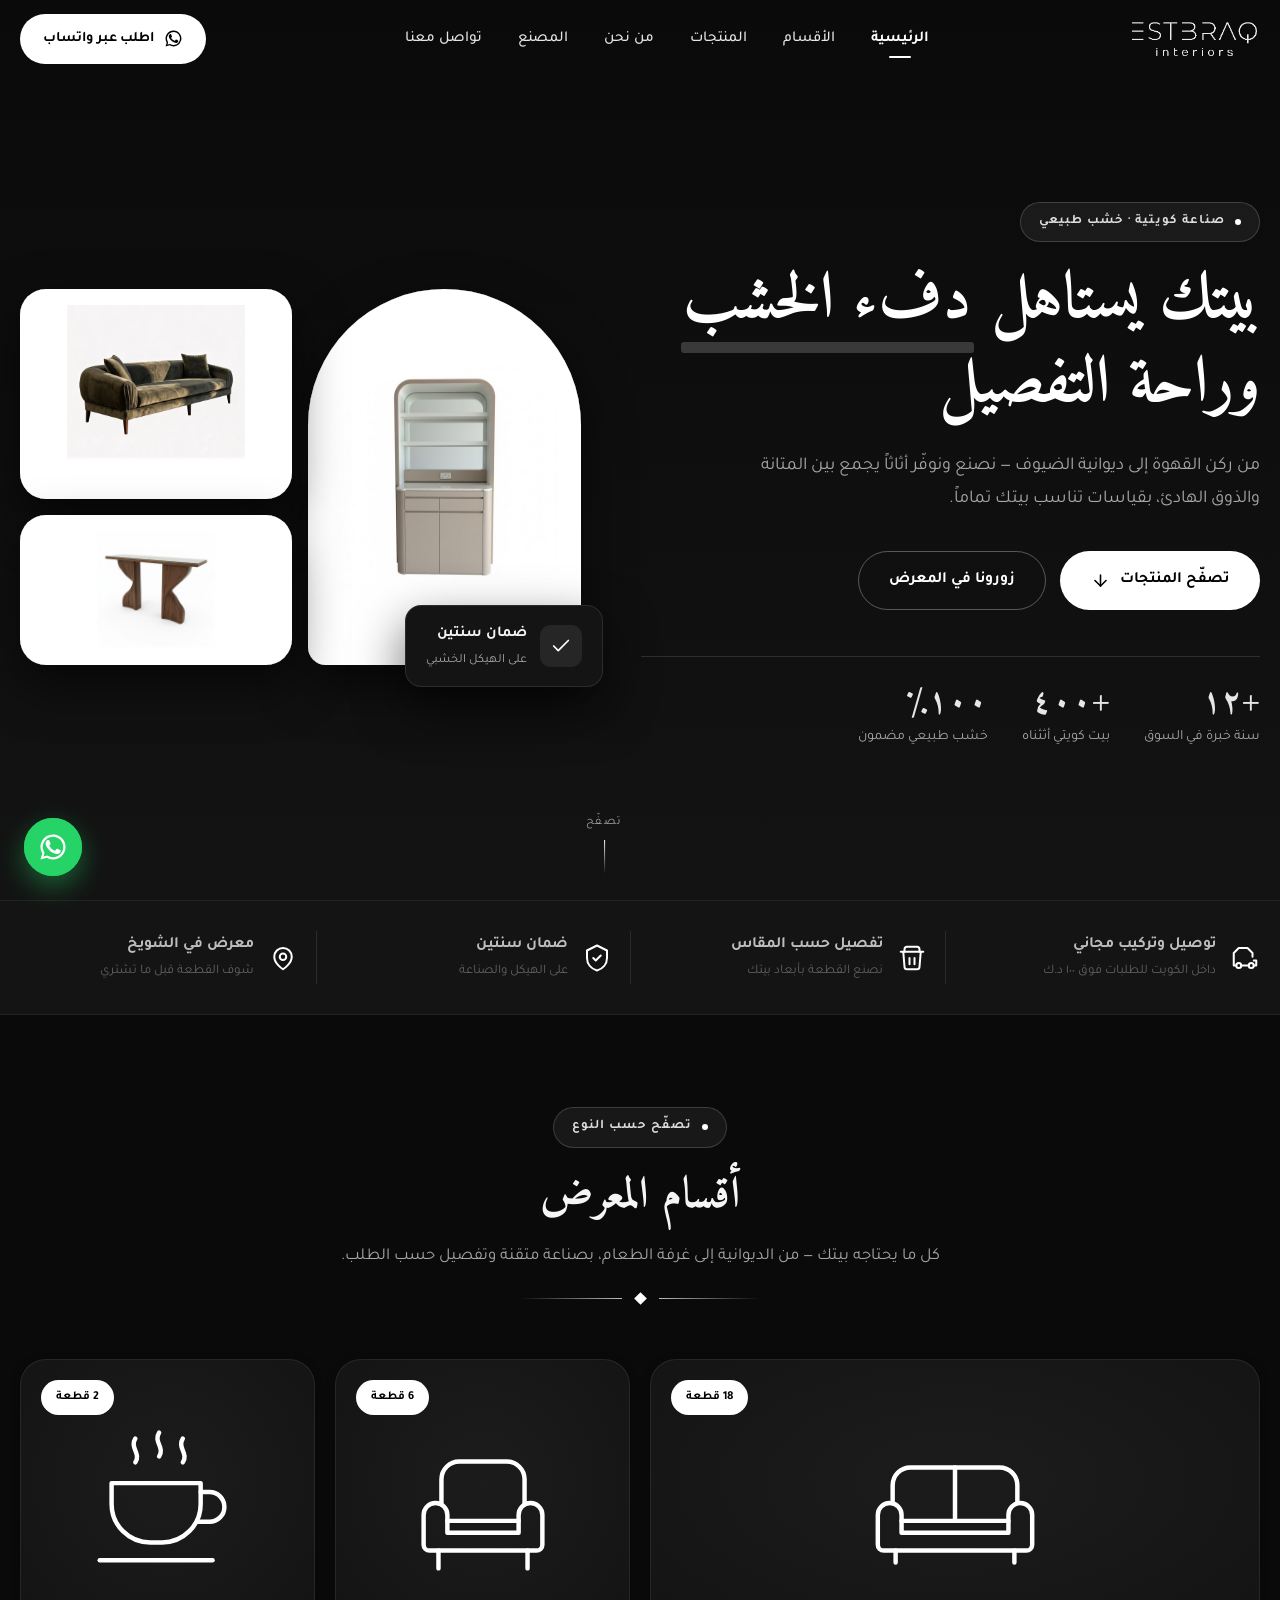
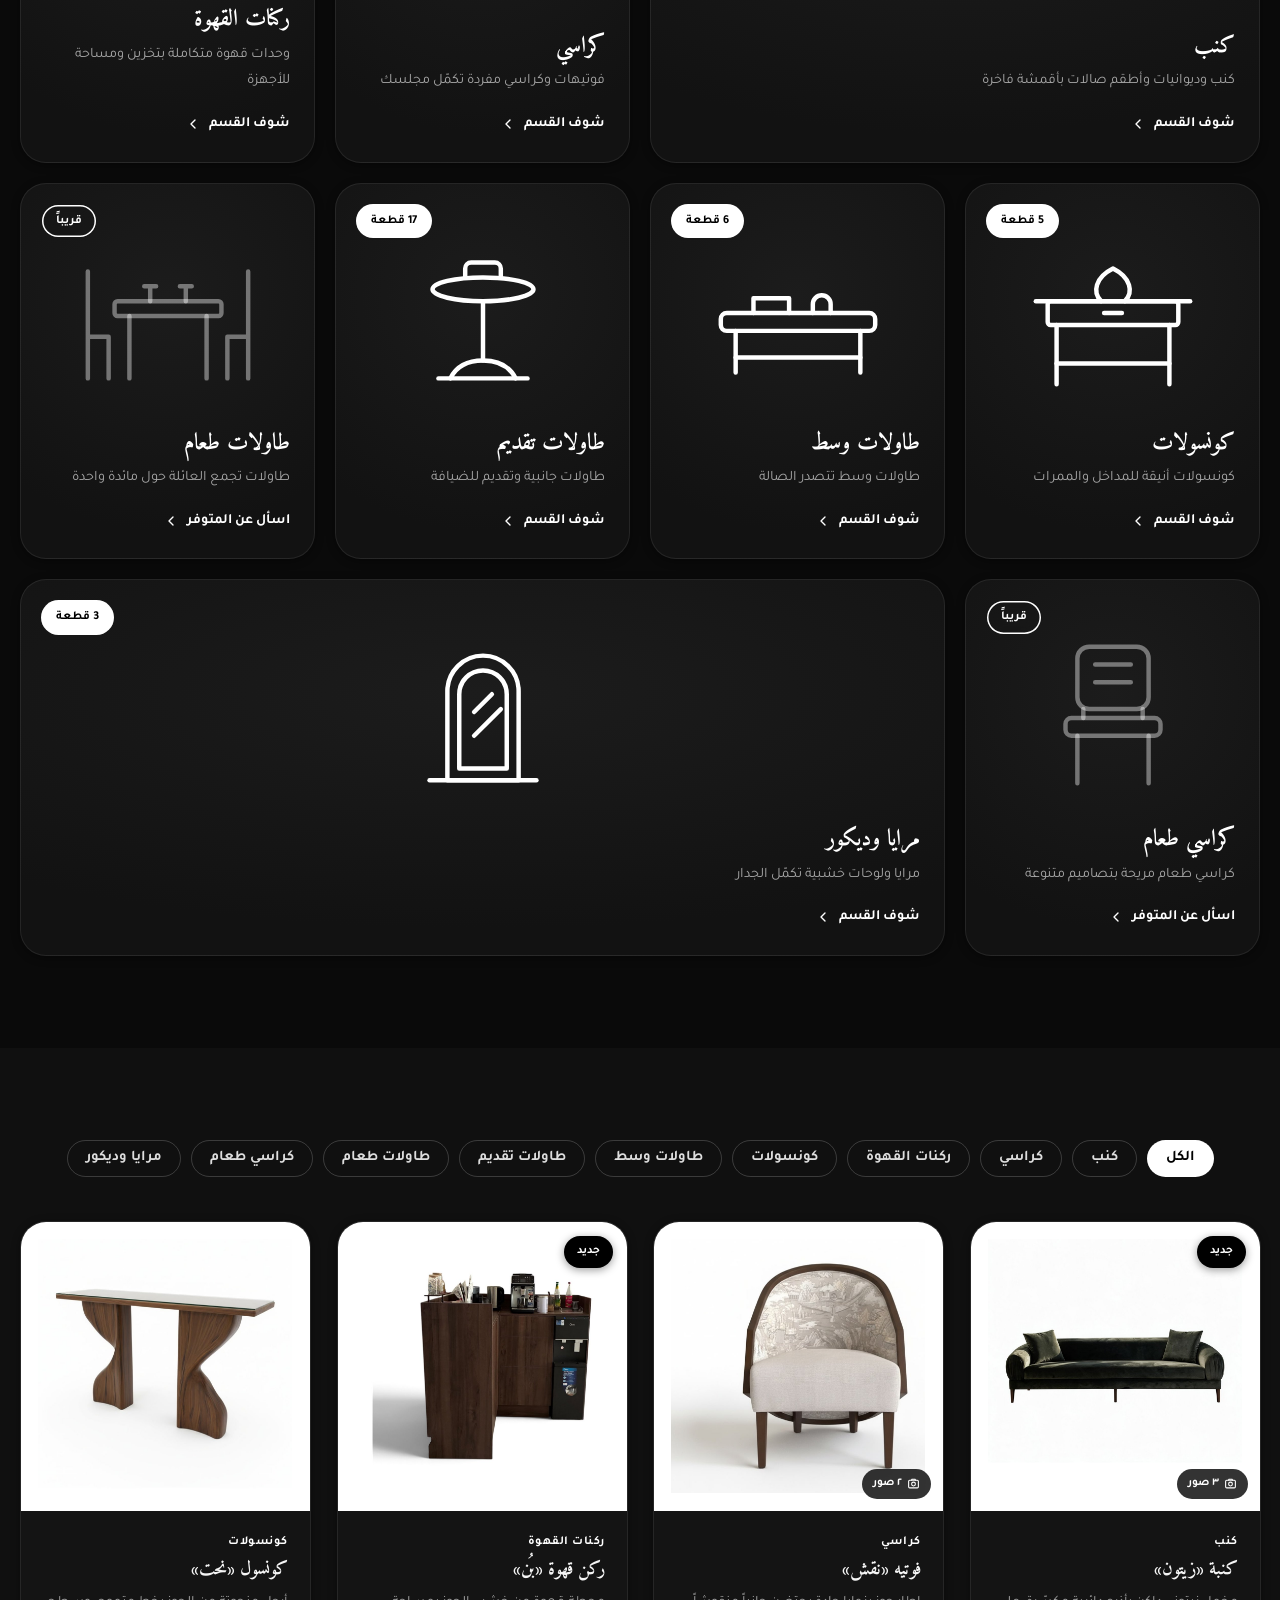
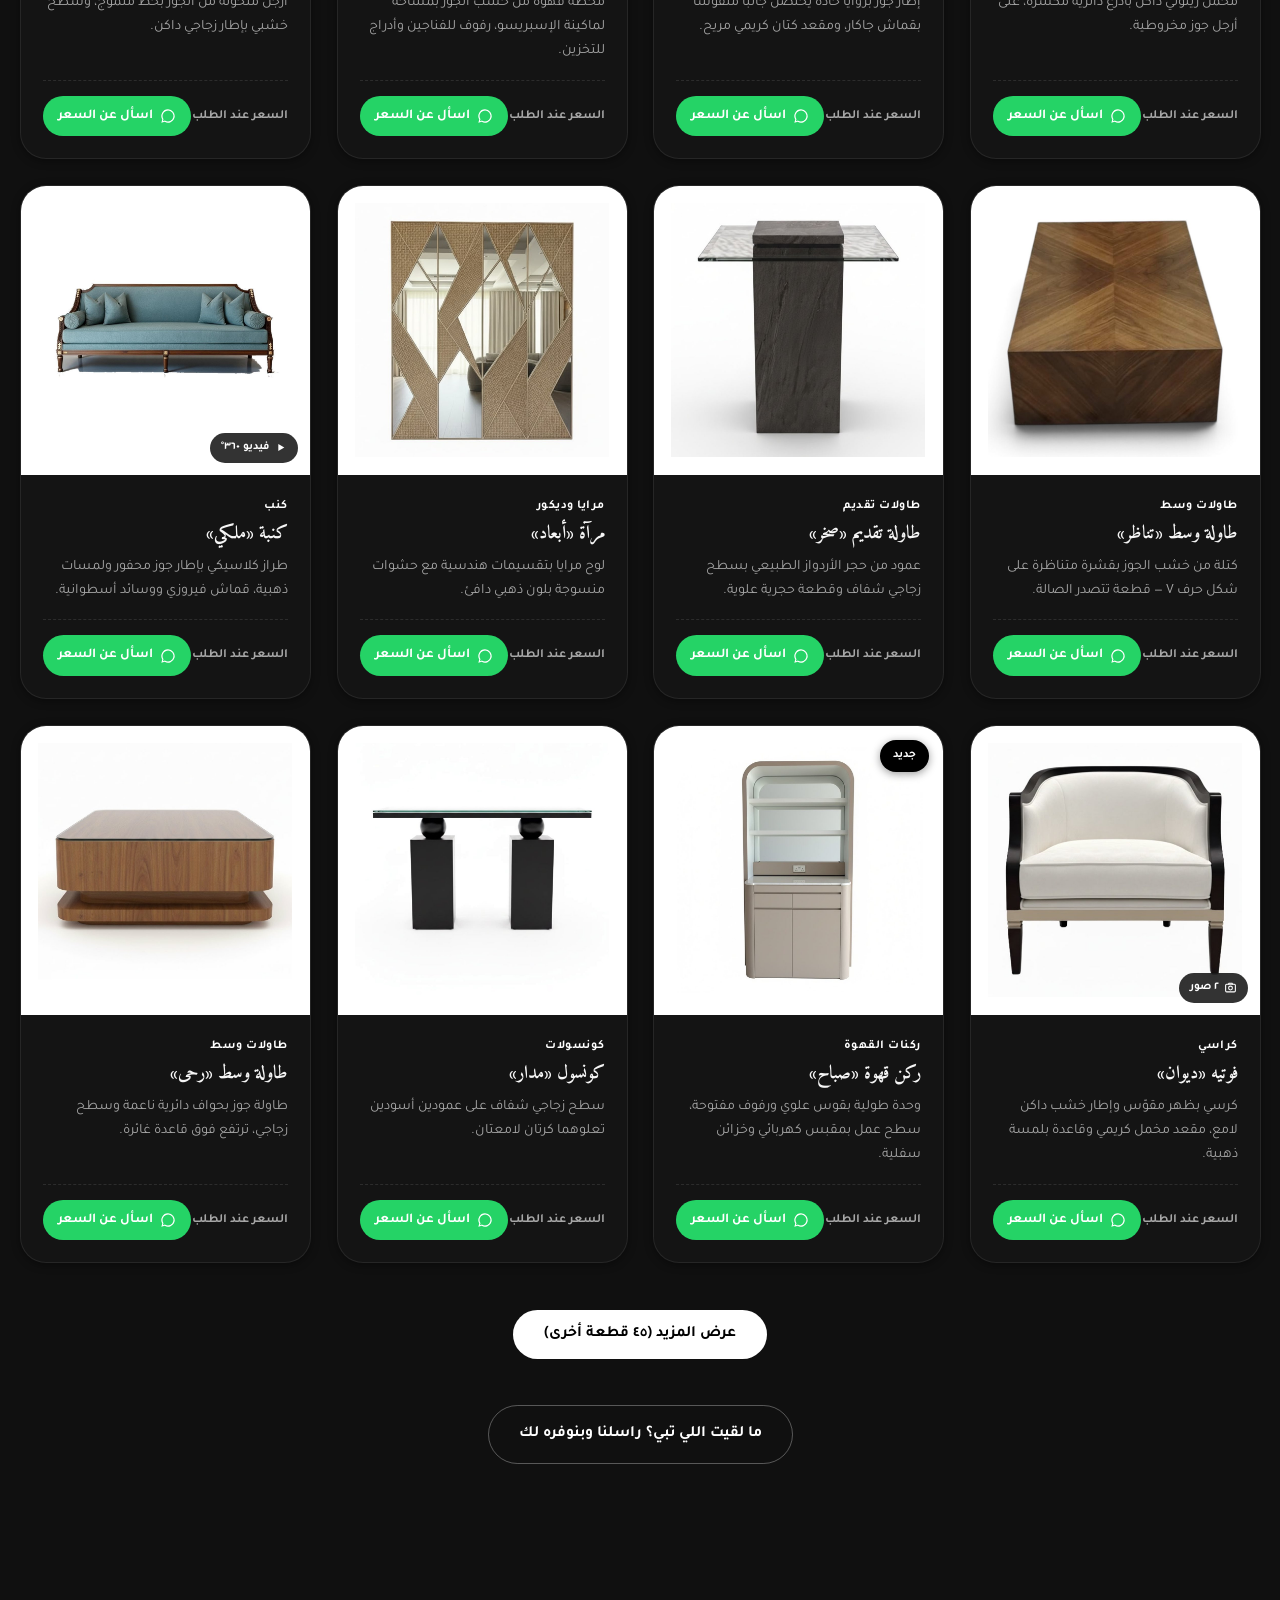
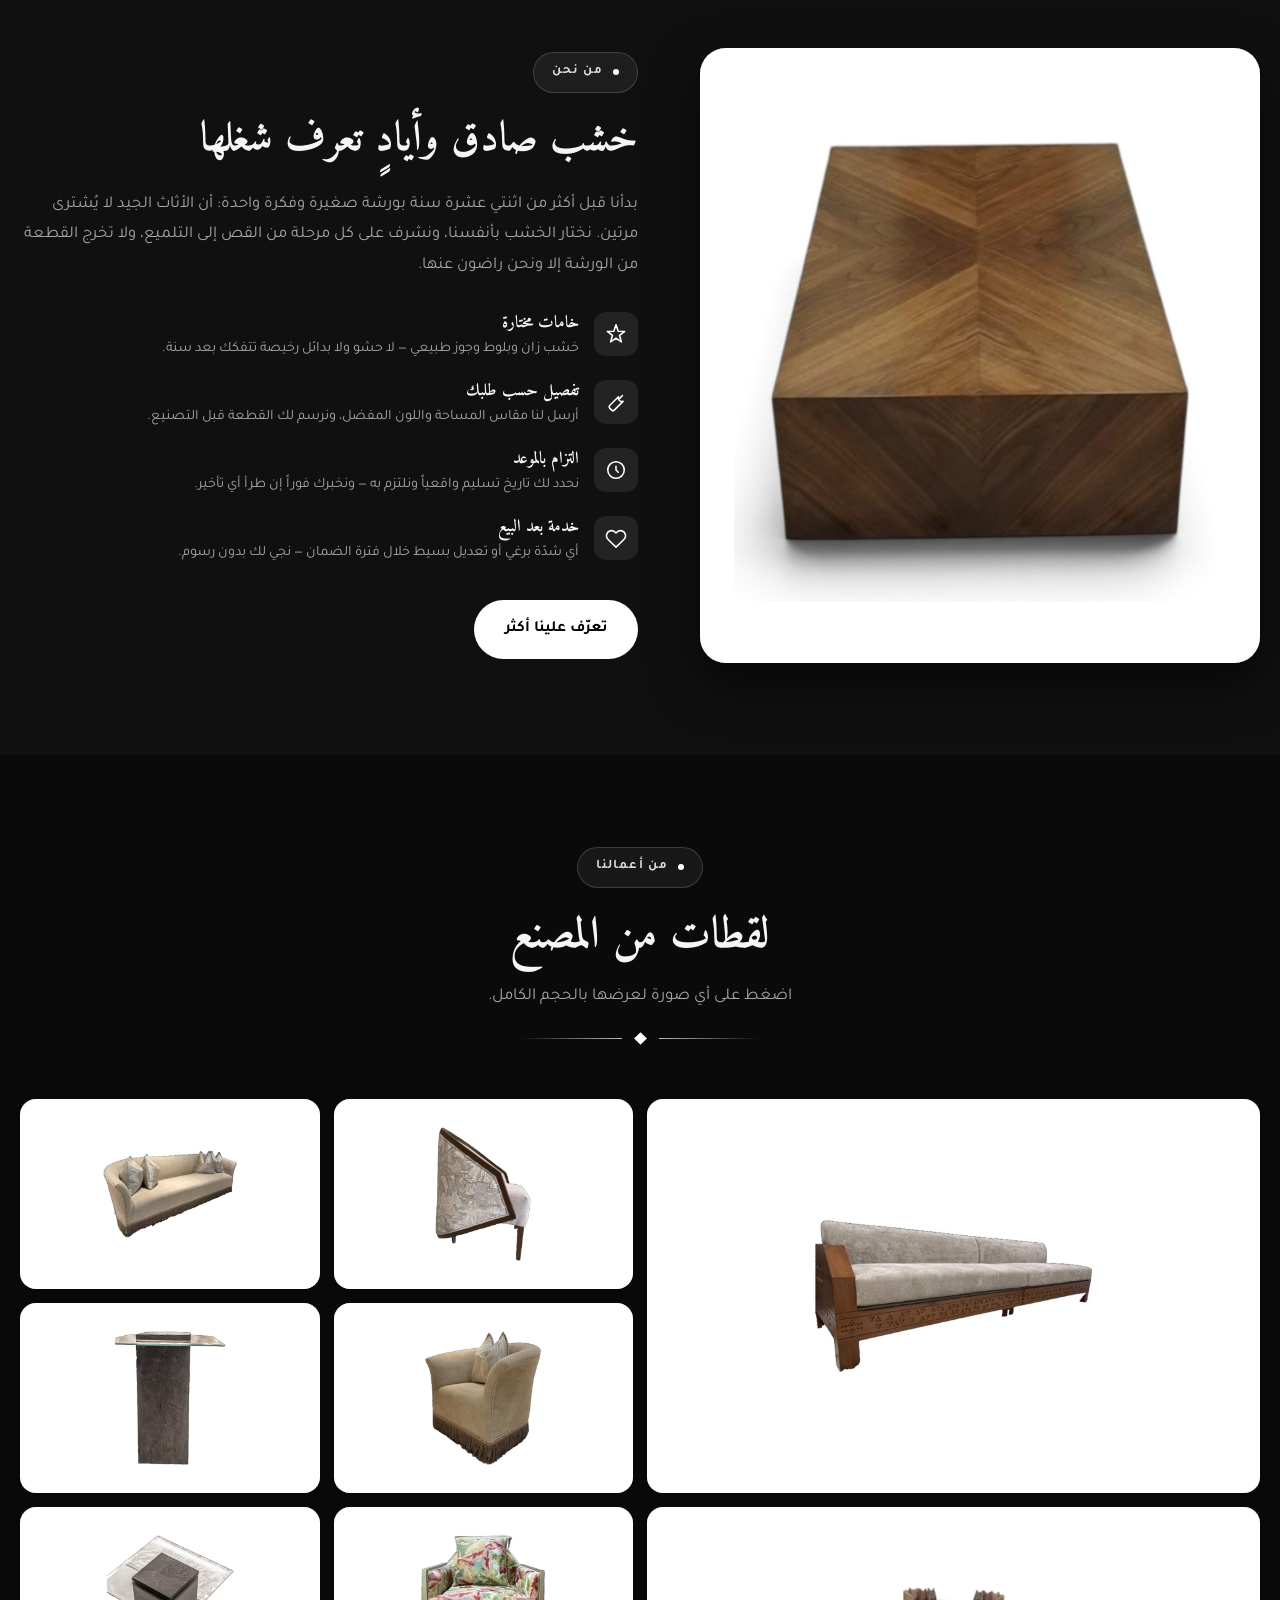
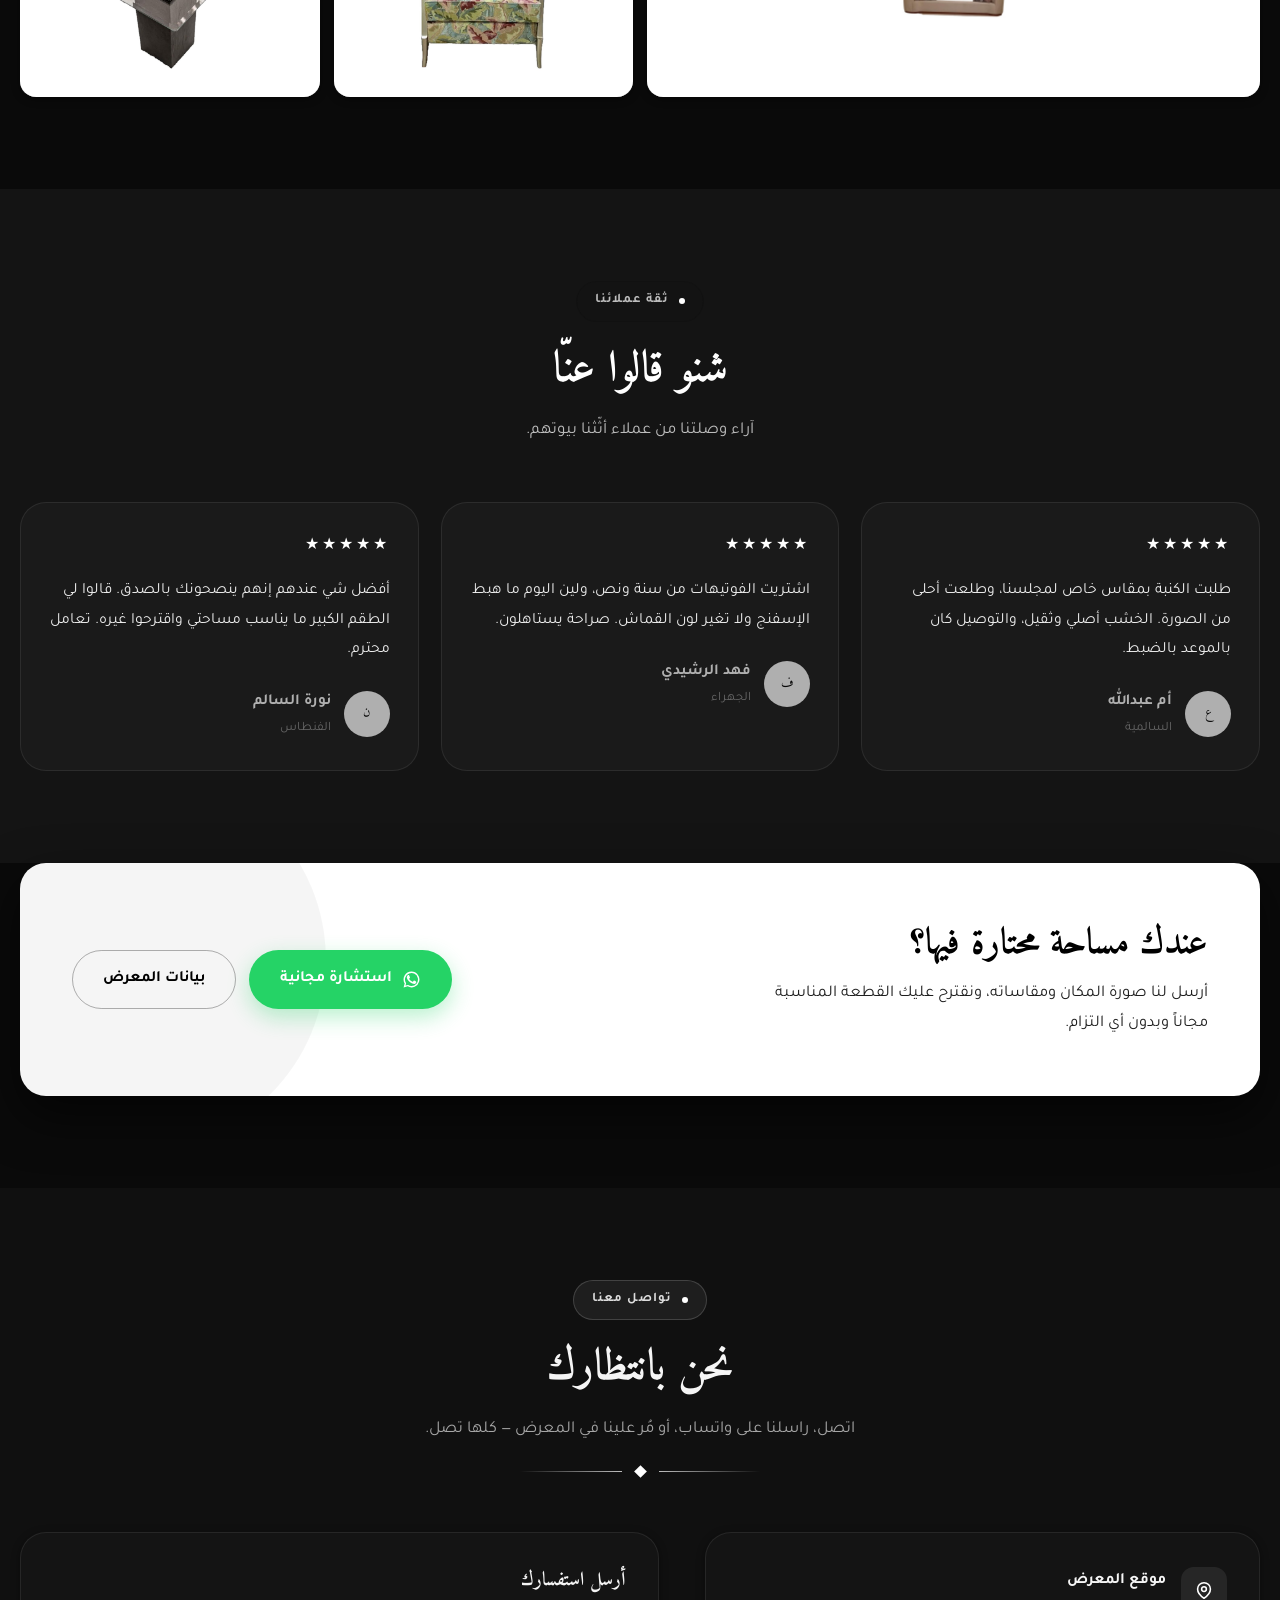
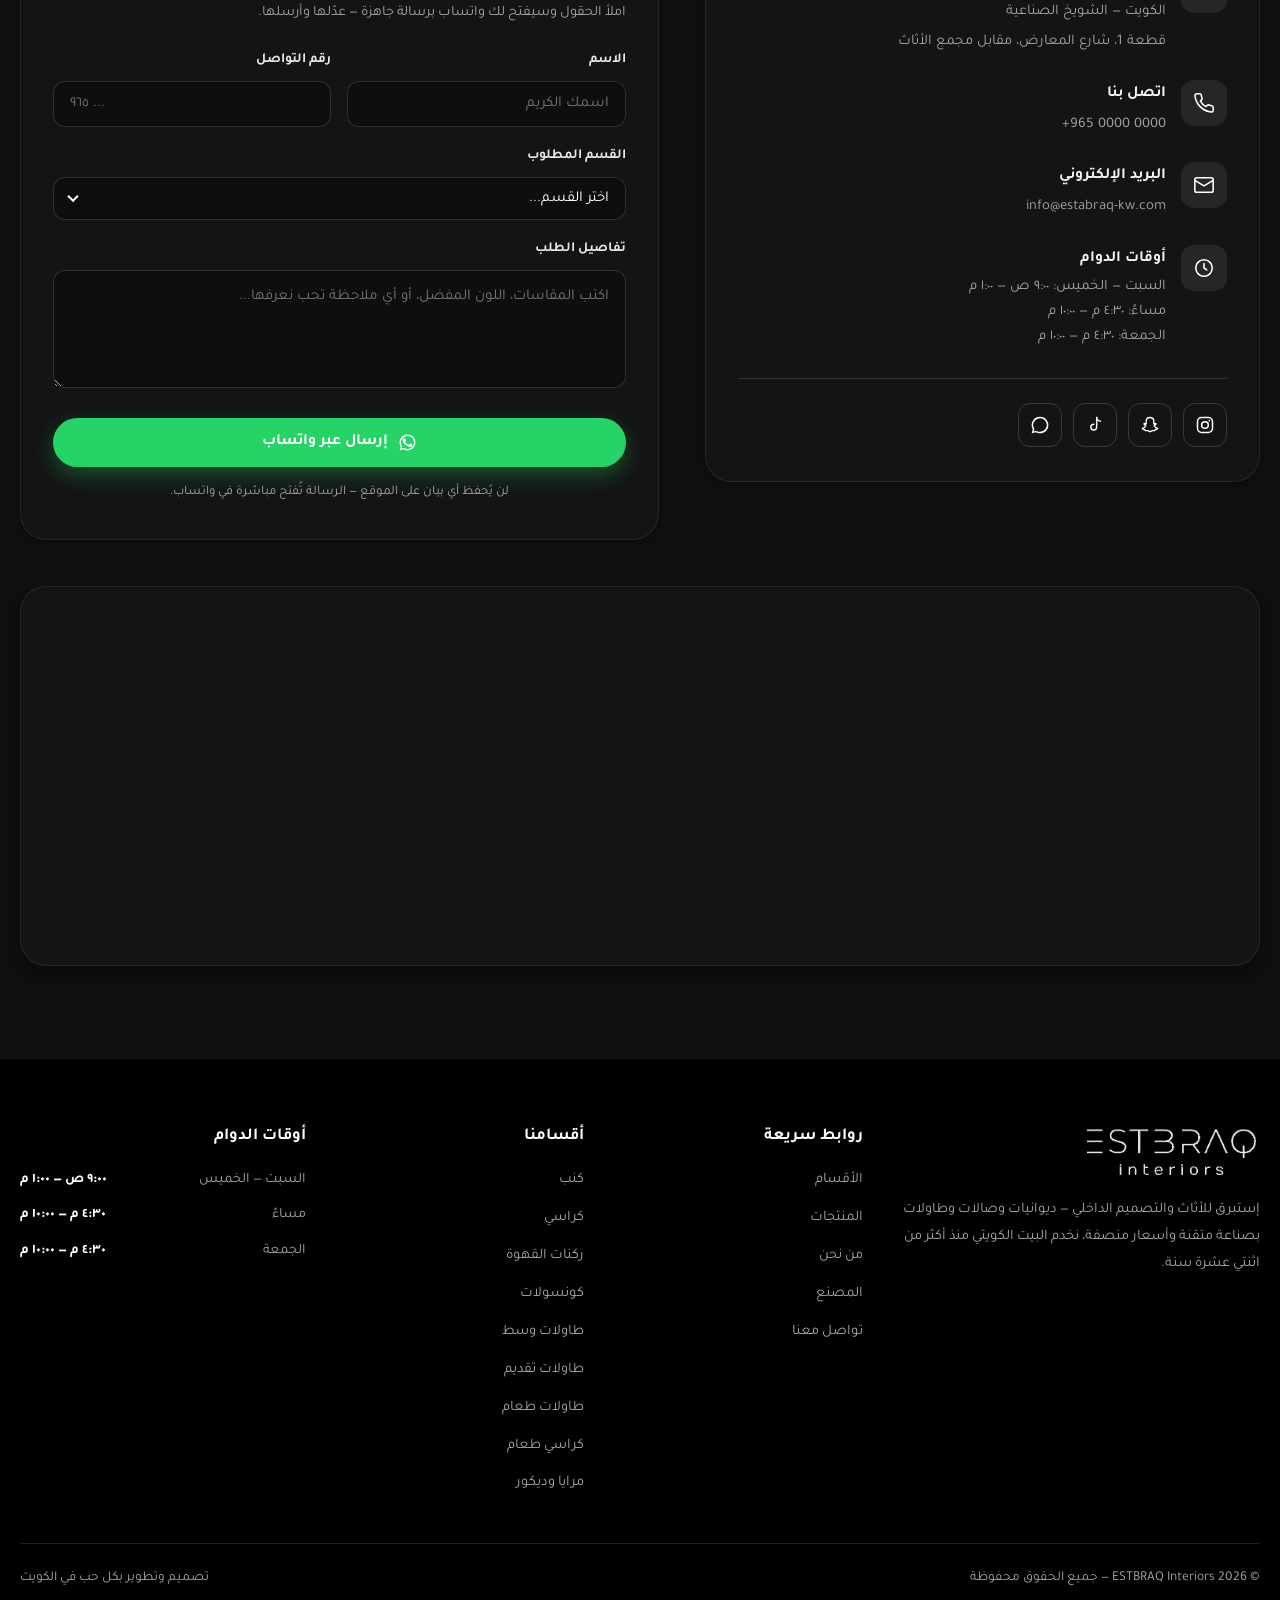
==== commit 69e617a9: "Re-centre all photos on the furniture; drop products heading; rename gallery Photos - Re-process eve" ====
--- a/index.html
+++ b/index.html
@@ -36,7 +36,7 @@
       <a href="#categories">الأقسام</a>
       <a href="#products">المنتجات</a>
       <a href="#about">من نحن</a>
-      <a href="#gallery">المعرض</a>
+      <a href="#gallery">المصنع</a>
       <a href="#contact">تواصل معنا</a>
     </nav>
 
@@ -60,7 +60,7 @@
   <a href="#categories">الأقسام</a>
   <a href="#products">المنتجات</a>
   <a href="#about">من نحن</a>
-  <a href="#gallery">المعرض</a>
+  <a href="#gallery">المصنع</a>
   <a href="#contact">تواصل معنا</a>
   <a href="#" class="btn btn--wa" data-wa data-wa-msg="السلام عليكم، حاب أستفسر عن الأثاث المتوفر لديكم.">تواصل عبر واتساب</a>
 </div>
@@ -75,14 +75,14 @@
   <div class="container hero__grid">
 
     <div class="hero__copy">
-      <span class="eyebrow reveal">صناعة كويتية · خشب طبيعي</span>
+      <span class="eyebrow reveal" data-c="hero.eyebrow">صناعة كويتية · خشب طبيعي</span>
 
       <h1 class="hero__title reveal" data-d="1">
-        بيتك يستاهل <span class="accent">دفء الخشب</span><br>
-        وراحة التفصيل
+        <span data-c="hero.titleStart">بيتك يستاهل</span> <span class="accent" data-c="hero.titleAccent">دفء الخشب</span><br>
+        <span data-c="hero.titleEnd">وراحة التفصيل</span>
       </h1>
 
-      <p class="hero__lead reveal" data-d="2">
+      <p class="hero__lead reveal" data-d="2" data-c="hero.lead">
         من ركن القهوة إلى ديوانية الضيوف — نصنع ونوفّر أثاثاً
         يجمع بين المتانة والذوق الهادئ، بقياسات تناسب بيتك تماماً.
       </p>
@@ -96,24 +96,24 @@
       </div>
 
       <div class="hero__stats reveal" data-d="4">
-        <div class="hero__stat"><b>+١٢</b><span>سنة خبرة في السوق</span></div>
-        <div class="hero__stat"><b>+٤٠٠</b><span>بيت كويتي أثثناه</span></div>
-        <div class="hero__stat"><b>١٠٠٪</b><span>خشب طبيعي مضمون</span></div>
+        <div class="hero__stat" data-c-hide="hero.stats.0.value"><b data-c="hero.stats.0.value">+١٢</b><span data-c="hero.stats.0.label">سنة خبرة في السوق</span></div>
+        <div class="hero__stat" data-c-hide="hero.stats.1.value"><b data-c="hero.stats.1.value">+٤٠٠</b><span data-c="hero.stats.1.label">بيت كويتي أثثناه</span></div>
+        <div class="hero__stat" data-c-hide="hero.stats.2.value"><b data-c="hero.stats.2.value">١٠٠٪</b><span data-c="hero.stats.2.label">خشب طبيعي مضمون</span></div>
       </div>
     </div>
 
     <div class="hero__visual reveal" data-d="2">
-      <figure data-ph="ركن قهوة" data-ph-file="hero-1.jpg"></figure>
-      <figure data-ph="كنبة زيتون" data-ph-file="hero-2.jpg"></figure>
-      <figure data-ph="كونسول نحت" data-ph-file="hero-3.jpg"></figure>
-
-      <div class="hero__badge">
+      <figure data-ph="الصورة الرئيسية" data-ph-file="hero-1.jpg" data-ci="hero.images.0"></figure>
+      <figure data-ph="الصورة الثانية" data-ph-file="hero-2.jpg" data-ci="hero.images.1"></figure>
+      <figure data-ph="الصورة الثالثة" data-ph-file="hero-3.jpg" data-ci="hero.images.2"></figure>
+
+      <div class="hero__badge" data-c-hide="hero.badgeTitle">
         <span class="icn" aria-hidden="true">
           <svg viewBox="0 0 24 24" fill="none" stroke="currentColor" stroke-width="1.9" stroke-linecap="round" stroke-linejoin="round"><path d="M20 6 9 17l-5-5"/></svg>
         </span>
         <span>
-          <b>ضمان سنتين</b>
-          <span>على الهيكل الخشبي</span>
+          <b data-c="hero.badgeTitle">ضمان سنتين</b>
+          <span data-c="hero.badgeText">على الهيكل الخشبي</span>
         </span>
       </div>
     </div>
@@ -130,24 +130,24 @@
 <section class="strip">
   <div class="container strip__grid">
 
-    <div class="strip__item">
+    <div class="strip__item" data-c-hide="features.0.title">
       <svg viewBox="0 0 24 24" fill="none" stroke="currentColor" stroke-width="1.6" stroke-linecap="round" stroke-linejoin="round"><path d="M5 18H3V8l4-4h7l4 4v3"/><circle cx="7" cy="18" r="2"/><circle cx="17" cy="18" r="2"/><path d="M9 18h6"/><path d="M19 14h2v4h-2"/></svg>
-      <span><b>توصيل وتركيب مجاني</b><span>داخل الكويت للطلبات فوق ١٠٠ د.ك</span></span>
-    </div>
-
-    <div class="strip__item">
+      <span><b data-c="features.0.title">توصيل وتركيب مجاني</b><span data-c="features.0.text">داخل الكويت للطلبات فوق ١٠٠ د.ك</span></span>
+    </div>
+
+    <div class="strip__item" data-c-hide="features.1.title">
       <svg viewBox="0 0 24 24" fill="none" stroke="currentColor" stroke-width="1.6" stroke-linecap="round" stroke-linejoin="round"><path d="M3 7h18"/><path d="M6 7V5a2 2 0 0 1 2-2h8a2 2 0 0 1 2 2v2"/><path d="M5 7l1 12a2 2 0 0 0 2 2h8a2 2 0 0 0 2-2l1-12"/><path d="M10 12v5M14 12v5"/></svg>
-      <span><b>تفصيل حسب المقاس</b><span>نصنع القطعة بأبعاد بيتك</span></span>
-    </div>
-
-    <div class="strip__item">
+      <span><b data-c="features.1.title">تفصيل حسب المقاس</b><span data-c="features.1.text">نصنع القطعة بأبعاد بيتك</span></span>
+    </div>
+
+    <div class="strip__item" data-c-hide="features.2.title">
       <svg viewBox="0 0 24 24" fill="none" stroke="currentColor" stroke-width="1.6" stroke-linecap="round" stroke-linejoin="round"><path d="M12 2 4 6v6c0 5 3.4 8.7 8 10 4.6-1.3 8-5 8-10V6z"/><path d="m9 12 2 2 4-4"/></svg>
-      <span><b>ضمان سنتين</b><span>على الهيكل والصناعة</span></span>
-    </div>
-
-    <div class="strip__item">
+      <span><b data-c="features.2.title">ضمان سنتين</b><span data-c="features.2.text">على الهيكل والصناعة</span></span>
+    </div>
+
+    <div class="strip__item" data-c-hide="features.3.title">
       <svg viewBox="0 0 24 24" fill="none" stroke="currentColor" stroke-width="1.6" stroke-linecap="round" stroke-linejoin="round"><path d="M12 21s-7-4.4-7-10a7 7 0 0 1 14 0c0 5.6-7 10-7 10z"/><circle cx="12" cy="11" r="2.6"/></svg>
-      <span><b>معرض في الشويخ</b><span>شوف القطعة قبل ما تشتري</span></span>
+      <span><b data-c="features.3.title">معرض في الشويخ</b><span data-c="features.3.text">شوف القطعة قبل ما تشتري</span></span>
     </div>
 
   </div>
@@ -158,9 +158,9 @@
   <div class="container">
 
     <div class="section-head reveal">
-      <span class="eyebrow">تصفّح حسب النوع</span>
-      <h2 class="section-title">أقسام المعرض</h2>
-      <p class="section-sub">كل ما يحتاجه بيتك — من الديوانية إلى غرفة الطعام، بصناعة متقنة وتفصيل حسب الطلب.</p>
+      <span class="eyebrow" data-c="sections.categories.eyebrow">تصفّح حسب النوع</span>
+      <h2 class="section-title" data-c="sections.categories.title">أقسام المعرض</h2>
+      <p class="section-sub" data-c="sections.categories.sub">كل ما يحتاجه بيتك — من الديوانية إلى غرفة الطعام، بصناعة متقنة وتفصيل حسب الطلب.</p>
       <div class="divider"><span></span></div>
     </div>
 
@@ -173,12 +173,6 @@
 <section class="section" id="products" style="background: var(--surface-2);">
   <div class="container">
 
-    <div class="section-head reveal">
-      <span class="eyebrow">معروضاتنا</span>
-      <h2 class="section-title">قطع مختارة من المعرض</h2>
-      <p class="section-sub">اضغط على «اسأل عن السعر» لترسل لنا استفسارك مباشرة على واتساب مع اسم القطعة.</p>
-      <div class="divider"><span></span></div>
-    </div>
 
     <div class="filters reveal" id="filters" role="tablist" aria-label="تصفية المنتجات"></div>
 
@@ -201,38 +195,38 @@
 <section class="section about" id="about">
   <div class="container about__grid">
 
-    <div class="about__media reveal" data-ph="ورشتنا" data-ph-file="about.jpg">
+    <div class="about__media reveal" data-ph="صورة من نحن" data-ph-file="about.jpg" data-ci="about.image">
       <div class="about__frame"></div>
     </div>
 
     <div class="about__copy">
-      <span class="eyebrow reveal">من نحن</span>
-      <h2 class="about__title reveal" data-d="1">خشب صادق وأيادٍ تعرف شغلها</h2>
-      <p class="about__text reveal" data-d="2">
+      <span class="eyebrow reveal" data-c="about.eyebrow">من نحن</span>
+      <h2 class="about__title reveal" data-d="1" data-c="about.title">خشب صادق وأيادٍ تعرف شغلها</h2>
+      <p class="about__text reveal" data-d="2" data-c="about.text">
         بدأنا قبل أكثر من اثنتي عشرة سنة بورشة صغيرة وفكرة واحدة: أن الأثاث الجيد
         لا يُشترى مرتين. نختار الخشب بأنفسنا، ونشرف على كل مرحلة من القص إلى التلميع،
         ولا تخرج القطعة من الورشة إلا ونحن راضون عنها.
       </p>
 
       <div class="about__points">
-        <div class="about__point reveal" data-d="1">
+        <div class="about__point reveal" data-d="1" data-c-hide="about.points.0.title">
           <span class="icn" aria-hidden="true"><svg viewBox="0 0 24 24" fill="none" stroke="currentColor" stroke-width="1.7" stroke-linecap="round" stroke-linejoin="round"><path d="m12 2 2.4 6.9 7.1.3-5.6 4.4 2 7-5.9-4.1L6.1 20.6l2-7L2.5 9.2l7.1-.3z"/></svg></span>
-          <div><h4>خامات مختارة</h4><p>خشب زان وبلوط وجوز طبيعي — لا حشو ولا بدائل رخيصة تتفكك بعد سنة.</p></div>
-        </div>
-
-        <div class="about__point reveal" data-d="2">
+          <div><h4 data-c="about.points.0.title">خامات مختارة</h4><p data-c="about.points.0.text">خشب زان وبلوط وجوز طبيعي — لا حشو ولا بدائل رخيصة تتفكك بعد سنة.</p></div>
+        </div>
+
+        <div class="about__point reveal" data-d="2" data-c-hide="about.points.1.title">
           <span class="icn" aria-hidden="true"><svg viewBox="0 0 24 24" fill="none" stroke="currentColor" stroke-width="1.7" stroke-linecap="round" stroke-linejoin="round"><path d="M14.7 6.3a4 4 0 0 0 5 5l-9.6 9.6a2 2 0 0 1-2.8 0l-2.2-2.2a2 2 0 0 1 0-2.8z"/><path d="m16 8 3-3"/></svg></span>
-          <div><h4>تفصيل حسب طلبك</h4><p>أرسل لنا مقاس المساحة واللون المفضل، ونرسم لك القطعة قبل التصنيع.</p></div>
-        </div>
-
-        <div class="about__point reveal" data-d="3">
+          <div><h4 data-c="about.points.1.title">تفصيل حسب طلبك</h4><p data-c="about.points.1.text">أرسل لنا مقاس المساحة واللون المفضل، ونرسم لك القطعة قبل التصنيع.</p></div>
+        </div>
+
+        <div class="about__point reveal" data-d="3" data-c-hide="about.points.2.title">
           <span class="icn" aria-hidden="true"><svg viewBox="0 0 24 24" fill="none" stroke="currentColor" stroke-width="1.7" stroke-linecap="round" stroke-linejoin="round"><path d="M12 8v4l2.5 2.5"/><circle cx="12" cy="12" r="9"/></svg></span>
-          <div><h4>التزام بالموعد</h4><p>نحدد لك تاريخ تسليم واقعياً ونلتزم به — ونخبرك فوراً إن طرأ أي تأخير.</p></div>
-        </div>
-
-        <div class="about__point reveal" data-d="4">
+          <div><h4 data-c="about.points.2.title">التزام بالموعد</h4><p data-c="about.points.2.text">نحدد لك تاريخ تسليم واقعياً ونلتزم به — ونخبرك فوراً إن طرأ أي تأخير.</p></div>
+        </div>
+
+        <div class="about__point reveal" data-d="4" data-c-hide="about.points.3.title">
           <span class="icn" aria-hidden="true"><svg viewBox="0 0 24 24" fill="none" stroke="currentColor" stroke-width="1.7" stroke-linecap="round" stroke-linejoin="round"><path d="M20.8 5.6a5.5 5.5 0 0 0-7.8 0L12 6.6l-1-1a5.5 5.5 0 1 0-7.8 7.8l1 1L12 22l7.8-7.6 1-1a5.5 5.5 0 0 0 0-7.8z"/></svg></span>
-          <div><h4>خدمة بعد البيع</h4><p>أي شدّة برغي أو تعديل بسيط خلال فترة الضمان — نجي لك بدون رسوم.</p></div>
+          <div><h4 data-c="about.points.3.title">خدمة بعد البيع</h4><p data-c="about.points.3.text">أي شدّة برغي أو تعديل بسيط خلال فترة الضمان — نجي لك بدون رسوم.</p></div>
         </div>
       </div>
 
@@ -247,9 +241,9 @@
   <div class="container">
 
     <div class="section-head reveal">
-      <span class="eyebrow">من أعمالنا</span>
-      <h2 class="section-title">لقطات من المعرض</h2>
-      <p class="section-sub">اضغط على أي صورة لعرضها بالحجم الكامل.</p>
+      <span class="eyebrow" data-c="sections.gallery.eyebrow">من أعمالنا</span>
+      <h2 class="section-title" data-c="sections.gallery.title">لقطات من المعرض</h2>
+      <p class="section-sub" data-c="sections.gallery.sub">اضغط على أي صورة لعرضها بالحجم الكامل.</p>
       <div class="divider"><span></span></div>
     </div>
 
@@ -263,9 +257,9 @@
   <div class="container">
 
     <div class="section-head reveal">
-      <span class="eyebrow">ثقة عملائنا</span>
-      <h2 class="section-title">شنو قالوا عنّا</h2>
-      <p class="section-sub">آراء وصلتنا من عملاء أثّثنا بيوتهم.</p>
+      <span class="eyebrow" data-c="sections.reviews.eyebrow">ثقة عملائنا</span>
+      <h2 class="section-title" data-c="sections.reviews.title">شنو قالوا عنّا</h2>
+      <p class="section-sub" data-c="sections.reviews.sub">آراء وصلتنا من عملاء أثّثنا بيوتهم.</p>
     </div>
 
     <div class="reviews__grid" id="reviewsGrid"></div>
@@ -278,8 +272,8 @@
   <div class="container">
     <div class="cta-band reveal">
       <div>
-        <h2>عندك مساحة محتارة فيها؟</h2>
-        <p>أرسل لنا صورة المكان ومقاساته، ونقترح عليك القطعة المناسبة مجاناً وبدون أي التزام.</p>
+        <h2 data-c="cta.title">عندك مساحة محتارة فيها؟</h2>
+        <p data-c="cta.text">أرسل لنا صورة المكان ومقاساته، ونقترح عليك القطعة المناسبة مجاناً وبدون أي التزام.</p>
       </div>
       <div class="cta-band__actions">
         <a href="#" class="btn btn--wa" data-wa data-wa-msg="السلام عليكم، عندي مساحة أبي أستشيركم فيها. بأرسل لكم صورة ومقاسات.">
@@ -297,9 +291,9 @@
   <div class="container" style="padding-top:92px;">
 
     <div class="section-head reveal">
-      <span class="eyebrow">تواصل معنا</span>
-      <h2 class="section-title">نحن بانتظارك</h2>
-      <p class="section-sub">اتصل، راسلنا على واتساب، أو مُر علينا في المعرض — كلها تصل.</p>
+      <span class="eyebrow" data-c="sections.contact.eyebrow">تواصل معنا</span>
+      <h2 class="section-title" data-c="sections.contact.title">نحن بانتظارك</h2>
+      <p class="section-sub" data-c="sections.contact.sub">اتصل، راسلنا على واتساب، أو مُر علينا في المعرض — كلها تصل.</p>
       <div class="divider"><span></span></div>
     </div>
 
@@ -368,7 +362,7 @@
         <div class="brand">
           <img class="brand__logo" src="assets/images/logo.png" alt="ESTBRAQ interiors" width="449" height="137">
         </div>
-        <p>إستبرق للأثاث والتصميم الداخلي — ديوانيات وصالات وطاولات بصناعة متقنة وأسعار منصفة، نخدم البيت الكويتي منذ أكثر من اثنتي عشرة سنة.</p>
+        <p data-c="footer.about">إستبرق للأثاث والتصميم الداخلي — ديوانيات وصالات وطاولات بصناعة متقنة وأسعار منصفة، نخدم البيت الكويتي منذ أكثر من اثنتي عشرة سنة.</p>
       </div>
 
       <div>
@@ -377,7 +371,7 @@
           <a href="#categories">الأقسام</a>
           <a href="#products">المنتجات</a>
           <a href="#about">من نحن</a>
-          <a href="#gallery">المعرض</a>
+          <a href="#gallery">المصنع</a>
           <a href="#contact">تواصل معنا</a>
         </div>
       </div>
--- a/css/style.css
+++ b/css/style.css
@@ -1485,3 +1485,6 @@
   .cat__icon svg { width: 104px; height: 104px; stroke-width: 1.8; }
   .cat__body h3 { font-size: 1.12rem; }
 }
+
+/* العناصر المخفية (مثلاً حقل محتوى فارغ) تبقى مخفية مهما كان نوع العرض */
+[hidden] { display: none !important; }
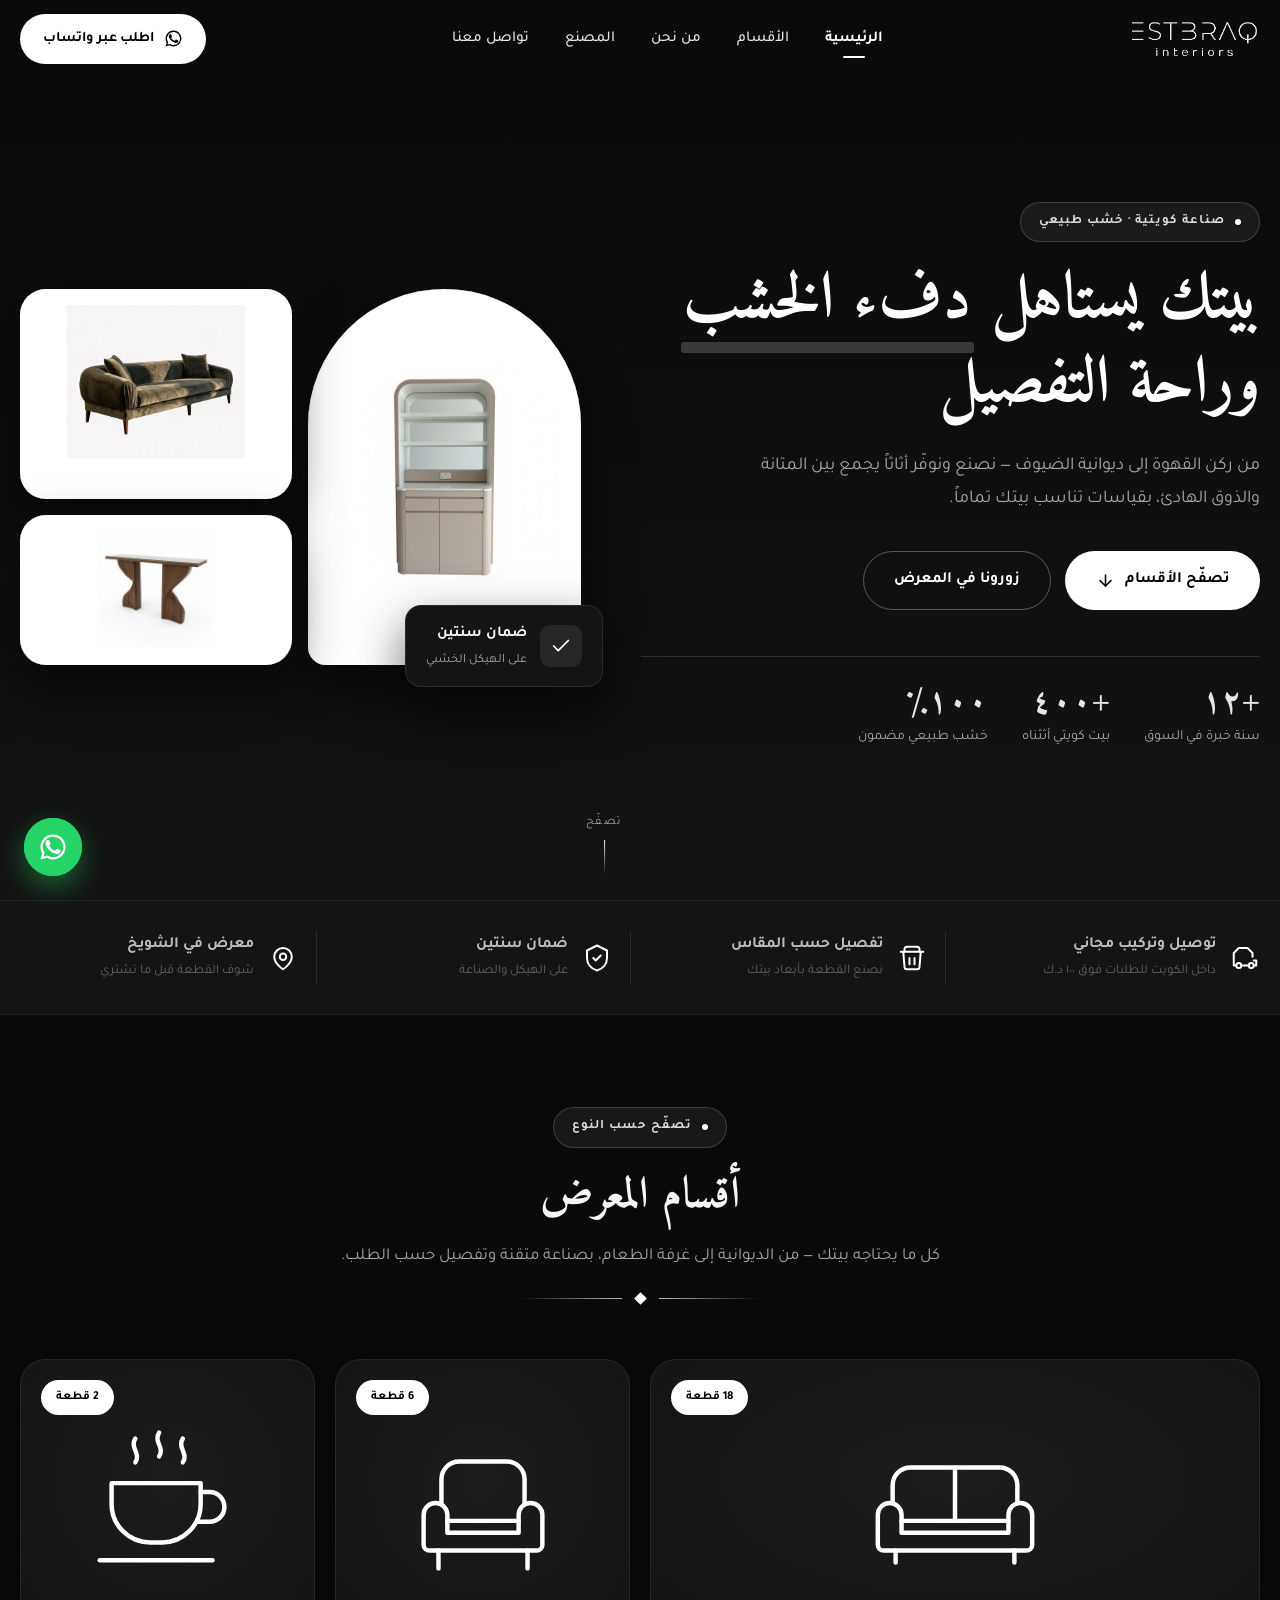
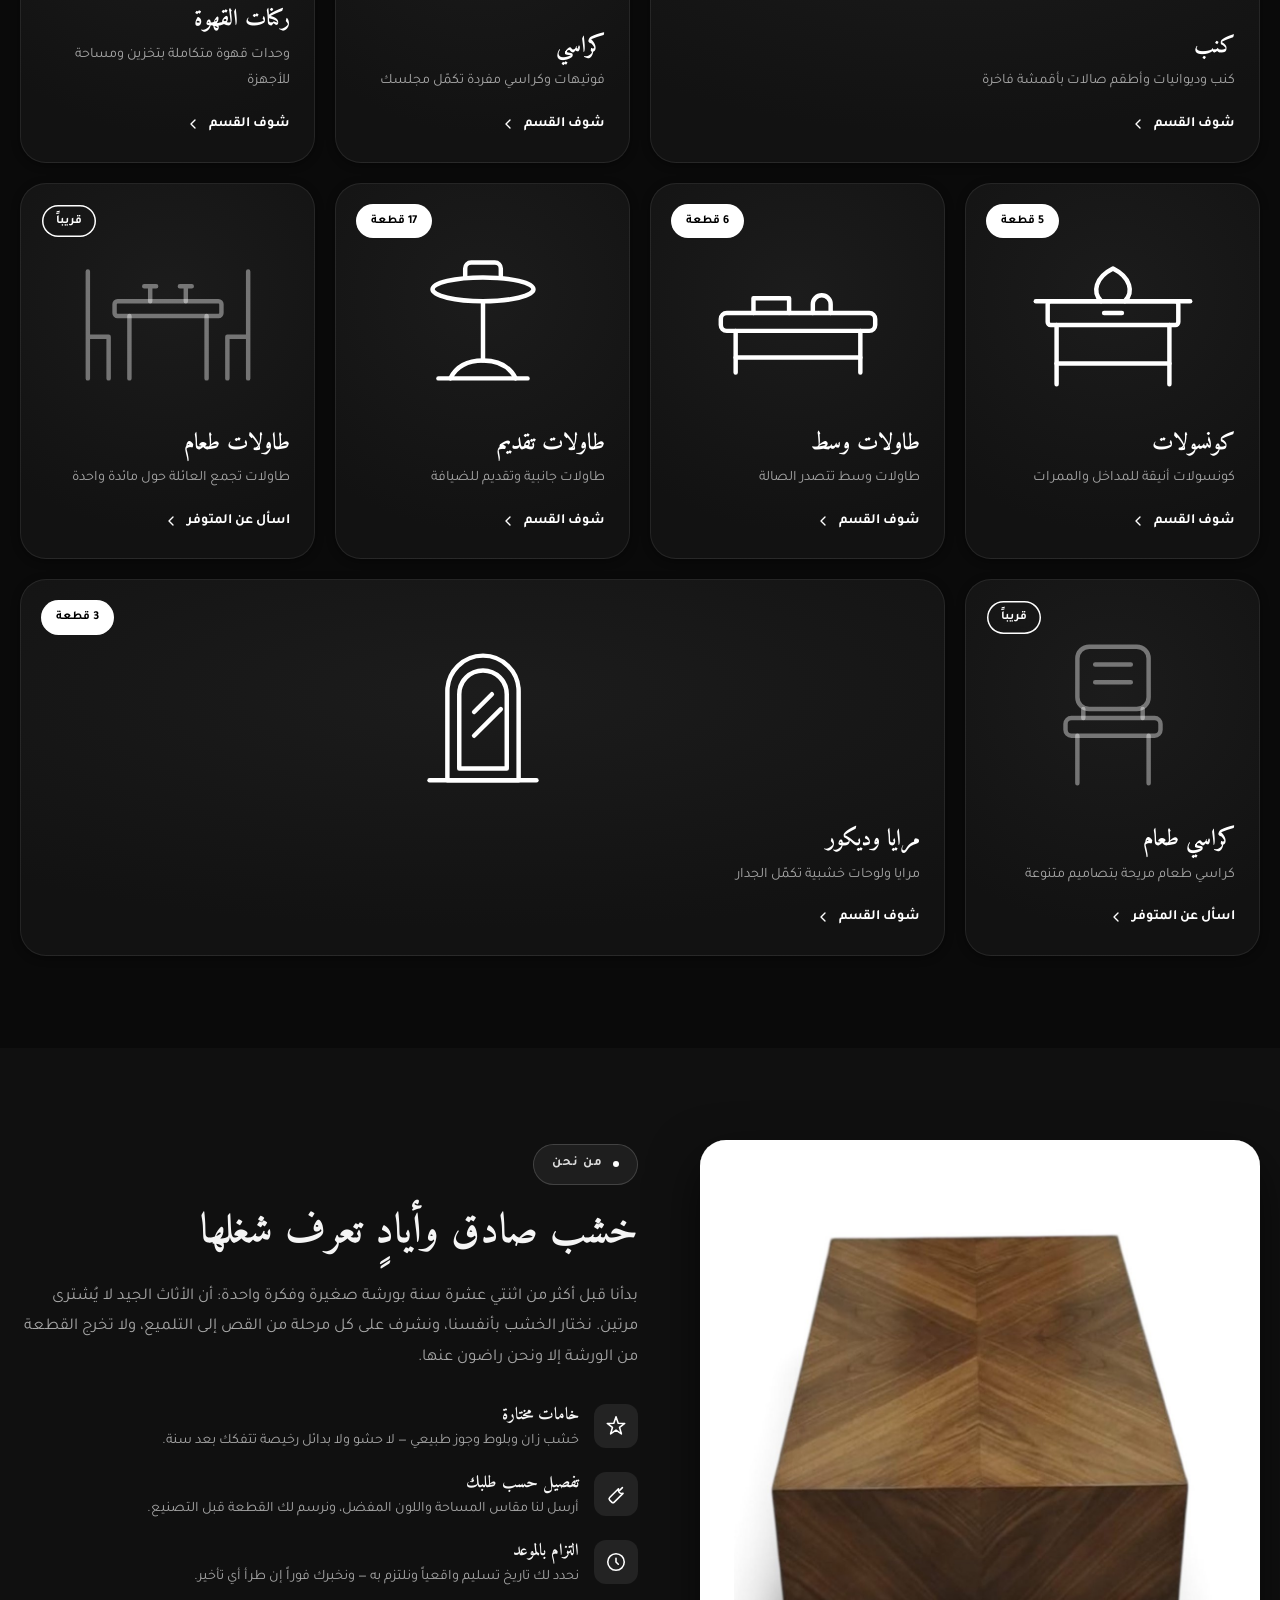
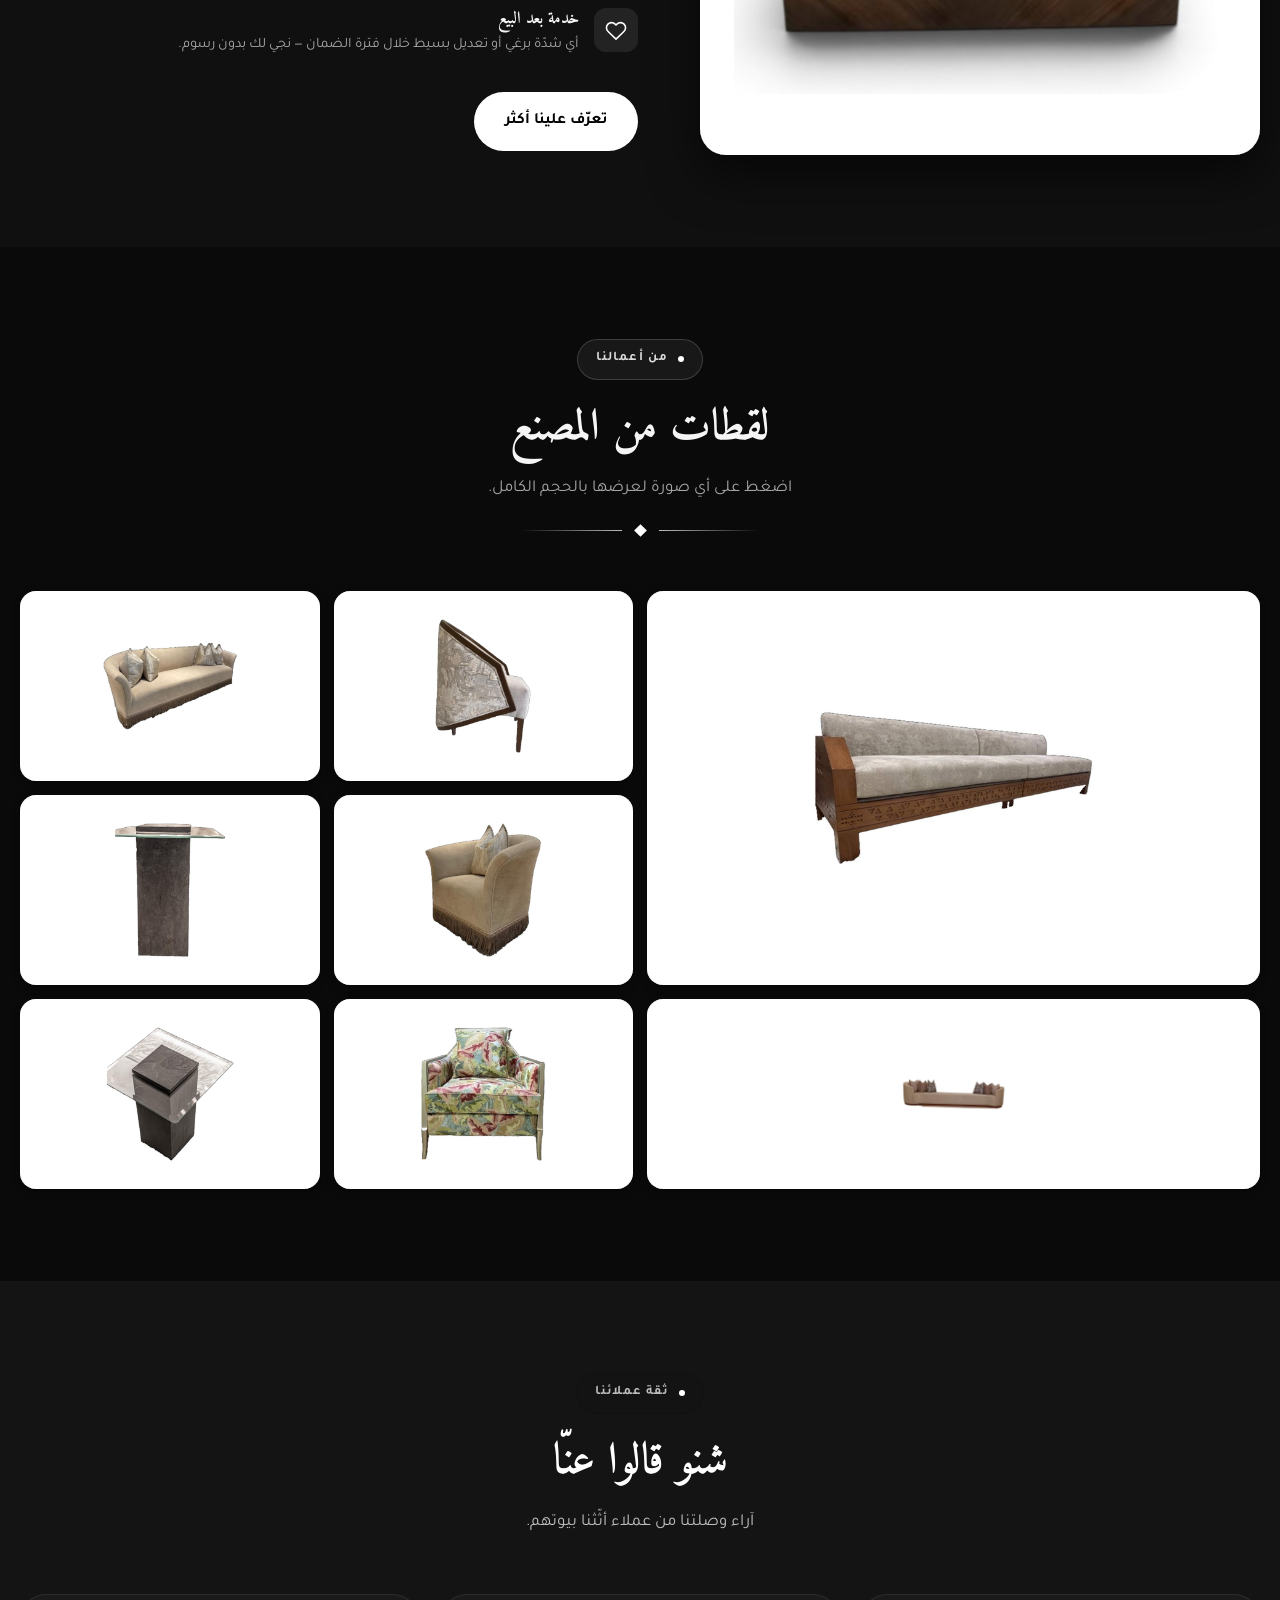
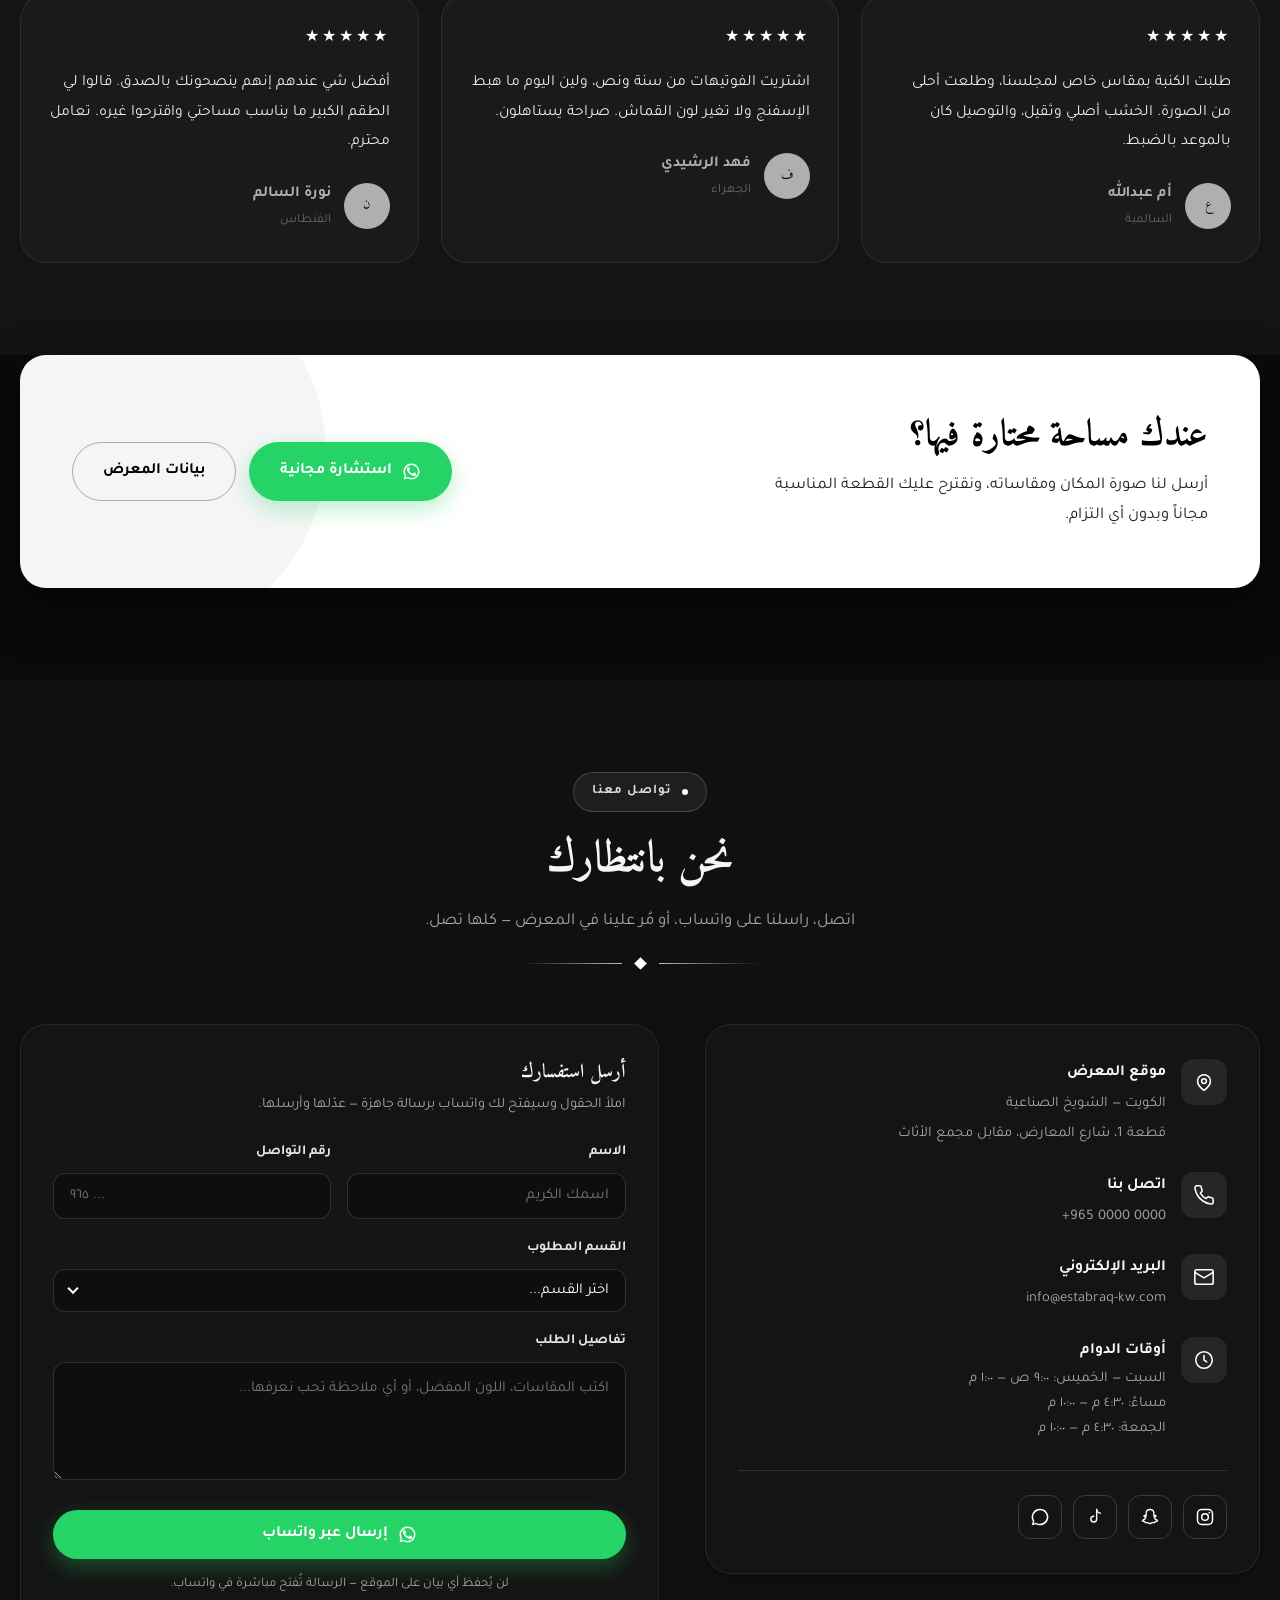
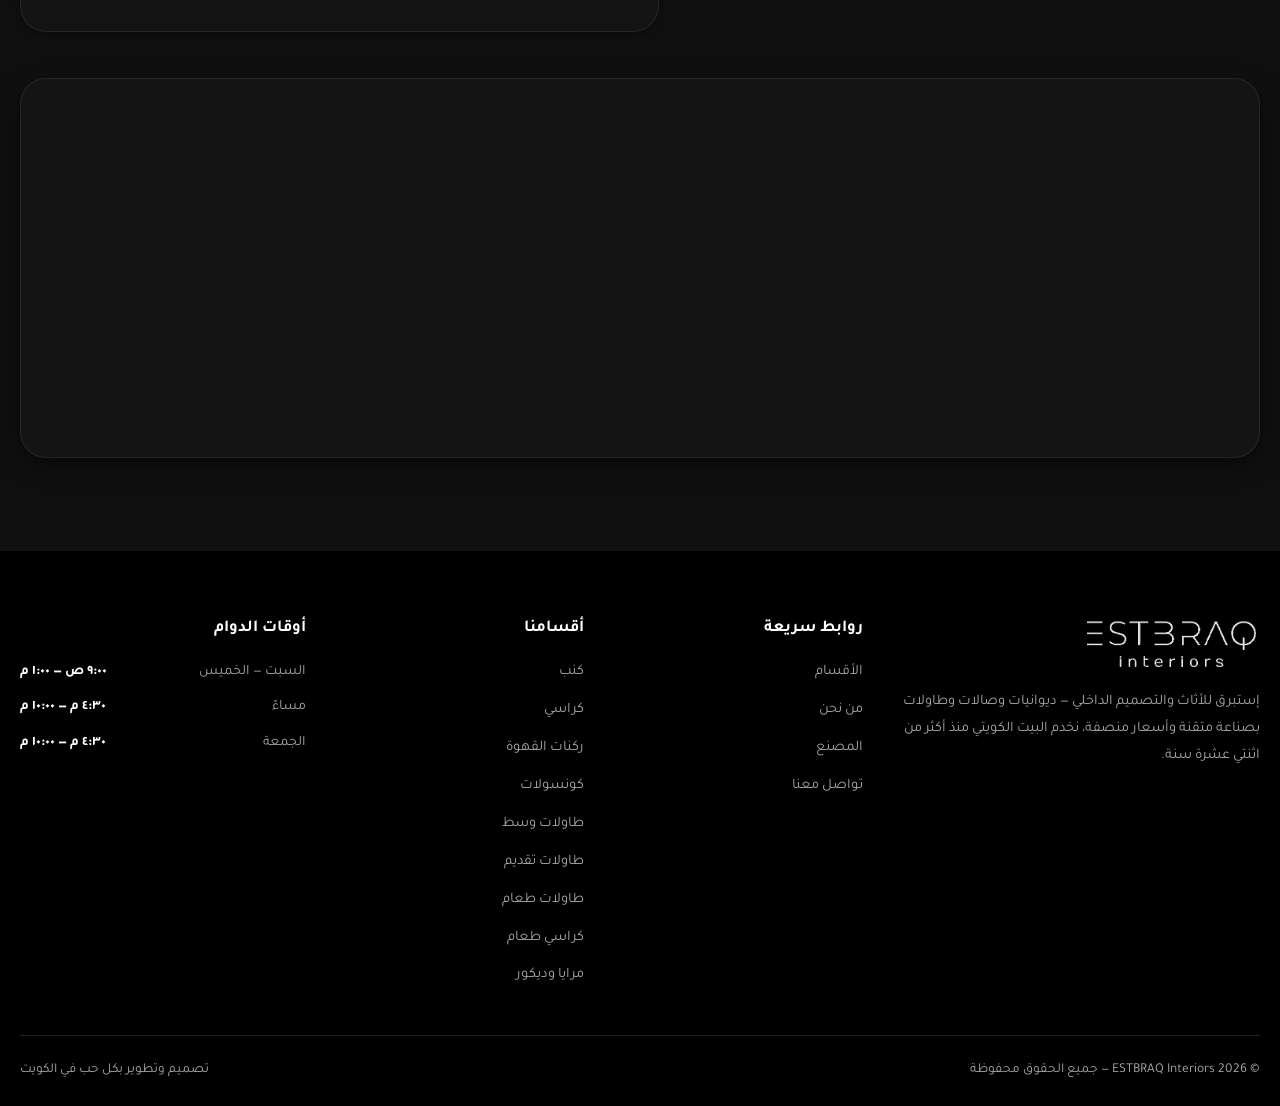
==== commit 37039b29: "Replace the products section with a per-category view The home page no longer lists products. Clicki" ====
--- a/index.html
+++ b/index.html
@@ -34,7 +34,6 @@
     <nav class="nav__links" id="navLinks" aria-label="القائمة الرئيسية">
       <a href="#home" class="is-active">الرئيسية</a>
       <a href="#categories">الأقسام</a>
-      <a href="#products">المنتجات</a>
       <a href="#about">من نحن</a>
       <a href="#gallery">المصنع</a>
       <a href="#contact">تواصل معنا</a>
@@ -58,7 +57,6 @@
 <div class="mobile-menu" id="mobileMenu">
   <a href="#home">الرئيسية</a>
   <a href="#categories">الأقسام</a>
-  <a href="#products">المنتجات</a>
   <a href="#about">من نحن</a>
   <a href="#gallery">المصنع</a>
   <a href="#contact">تواصل معنا</a>
@@ -88,8 +86,8 @@
       </p>
 
       <div class="hero__actions reveal" data-d="3">
-        <a href="#products" class="btn btn--primary">
-          تصفّح المنتجات
+        <a href="#categories" class="btn btn--primary">
+          تصفّح الأقسام
           <svg viewBox="0 0 24 24" fill="none" stroke="currentColor" stroke-width="2" stroke-linecap="round" stroke-linejoin="round"><path d="M12 5v14"/><path d="m19 12-7 7-7-7"/></svg>
         </a>
         <a href="#contact" class="btn btn--ghost">زورونا في المعرض</a>
@@ -169,27 +167,6 @@
   </div>
 </section>
 
-<!-- ==================== المنتجات ==================== -->
-<section class="section" id="products" style="background: var(--surface-2);">
-  <div class="container">
-
-
-    <div class="filters reveal" id="filters" role="tablist" aria-label="تصفية المنتجات"></div>
-
-    <div class="products" id="productsGrid"></div>
-
-    <div class="more-wrap" id="loadMoreWrap" hidden>
-      <button type="button" class="btn btn--primary" id="loadMore">عرض المزيد</button>
-    </div>
-
-    <div class="more-wrap">
-      <a href="#" class="btn btn--ghost" data-wa data-wa-msg="السلام عليكم، أبي أشوف باقي القطع المتوفرة عندكم.">
-        ما لقيت اللي تبي؟ راسلنا وبنوفره لك
-      </a>
-    </div>
-
-  </div>
-</section>
 
 <!-- ==================== من نحن ==================== -->
 <section class="section about" id="about">
@@ -369,7 +346,6 @@
         <h4>روابط سريعة</h4>
         <div class="footer__links">
           <a href="#categories">الأقسام</a>
-          <a href="#products">المنتجات</a>
           <a href="#about">من نحن</a>
           <a href="#gallery">المصنع</a>
           <a href="#contact">تواصل معنا</a>
@@ -394,6 +370,34 @@
     </div>
   </div>
 </footer>
+
+<!-- ==================== عرض القسم (يفتح عند الضغط على قسم) ==================== -->
+<div class="catview" id="catView" role="dialog" aria-modal="true" aria-labelledby="catViewTitle" hidden>
+  <header class="catview__head">
+    <div class="container catview__bar">
+      <button class="catview__back" id="catViewBack" aria-label="رجوع">
+        <svg viewBox="0 0 24 24" fill="none" stroke="currentColor" stroke-width="2" stroke-linecap="round" stroke-linejoin="round"><path d="M5 12h14"/><path d="m13 6 6 6-6 6"/></svg>
+        <span>الأقسام</span>
+      </button>
+      <div class="catview__titles">
+        <h2 id="catViewTitle"></h2>
+        <span class="catview__count" id="catViewCount"></span>
+      </div>
+      <span class="catview__icon" id="catViewIcon" aria-hidden="true"></span>
+    </div>
+  </header>
+  <div class="container catview__body">
+    <div class="products" id="productsGrid"></div>
+    <div class="more-wrap" id="loadMoreWrap" hidden>
+      <button type="button" class="btn btn--primary" id="loadMore">عرض المزيد</button>
+    </div>
+    <div class="more-wrap">
+      <a href="#" class="btn btn--ghost" data-wa data-wa-msg="السلام عليكم، أبي أشوف باقي القطع المتوفرة عندكم.">
+        ما لقيت اللي تبي؟ راسلنا وبنوفره لك
+      </a>
+    </div>
+  </div>
+</div>
 
 <!-- الأزرار العائمة -->
 <a href="#" class="wa-float" data-wa data-wa-msg="السلام عليكم، حاب أستفسر عن الأثاث." aria-label="تواصل عبر واتساب">
--- a/css/style.css
+++ b/css/style.css
@@ -1488,3 +1488,66 @@
 
 /* العناصر المخفية (مثلاً حقل محتوى فارغ) تبقى مخفية مهما كان نوع العرض */
 [hidden] { display: none !important; }
+
+/* ==========================================================
+   عرض القسم — صفحة كاملة بمنتجات القسم المختار
+   ========================================================== */
+.catview {
+  position: fixed;
+  inset: 0;
+  z-index: 950;                 /* فوق الصفحة، وتحت صندوق عرض الصور */
+  background: #0A0A0A;
+  overflow-y: auto;
+  -webkit-overflow-scrolling: touch;
+  animation: catviewIn 0.35s var(--ease) both;
+}
+@keyframes catviewIn {
+  from { opacity: 0; transform: translateY(16px); }
+  to   { opacity: 1; transform: none; }
+}
+.catview__head {
+  position: sticky;
+  top: 0;
+  z-index: 2;
+  background: rgba(10, 10, 10, 0.92);
+  backdrop-filter: blur(12px);
+  -webkit-backdrop-filter: blur(12px);
+  border-bottom: 1px solid rgba(255, 255, 255, 0.08);
+}
+.catview__bar {
+  display: flex;
+  align-items: center;
+  gap: 18px;
+  min-height: 84px;
+}
+.catview__back {
+  display: inline-flex;
+  align-items: center;
+  gap: 8px;
+  padding: 10px 18px 10px 14px;
+  border-radius: 99px;
+  border: 1px solid rgba(255, 255, 255, 0.2);
+  color: #FFFFFF;
+  font-weight: 700;
+  font-size: 0.92rem;
+  transition: background-color 0.2s var(--ease), color 0.2s var(--ease);
+}
+.catview__back svg { width: 18px; height: 18px; }
+.catview__back:hover { background: #FFFFFF; color: #000000; }
+.catview__titles { flex: 1; display: flex; align-items: baseline; gap: 12px; min-width: 0; }
+.catview__titles h2 { margin: 0; font-size: clamp(1.4rem, 3vw, 2rem); color: #FFFFFF; white-space: nowrap; overflow: hidden; text-overflow: ellipsis; }
+.catview__count { color: #A6A6A6; font-size: 0.9rem; white-space: nowrap; }
+.catview__icon { color: #FFFFFF; flex-shrink: 0; }
+.catview__icon svg { width: 52px; height: 52px; stroke-width: 1.6; display: block; }
+.catview__body { padding: 36px 0 90px; }
+
+@media (max-width: 780px) {
+  .catview__bar { min-height: 66px; gap: 10px; }
+  .catview__back { padding: 8px 12px; }
+  .catview__back span { display: none; }
+  .catview__icon svg { width: 38px; height: 38px; }
+  .catview__body { padding: 20px 0 80px; }
+}
+
+/* داخل صفحة القسم لا حاجة لتكرار اسم القسم على كل بطاقة */
+.catview .card__cat { display: none; }
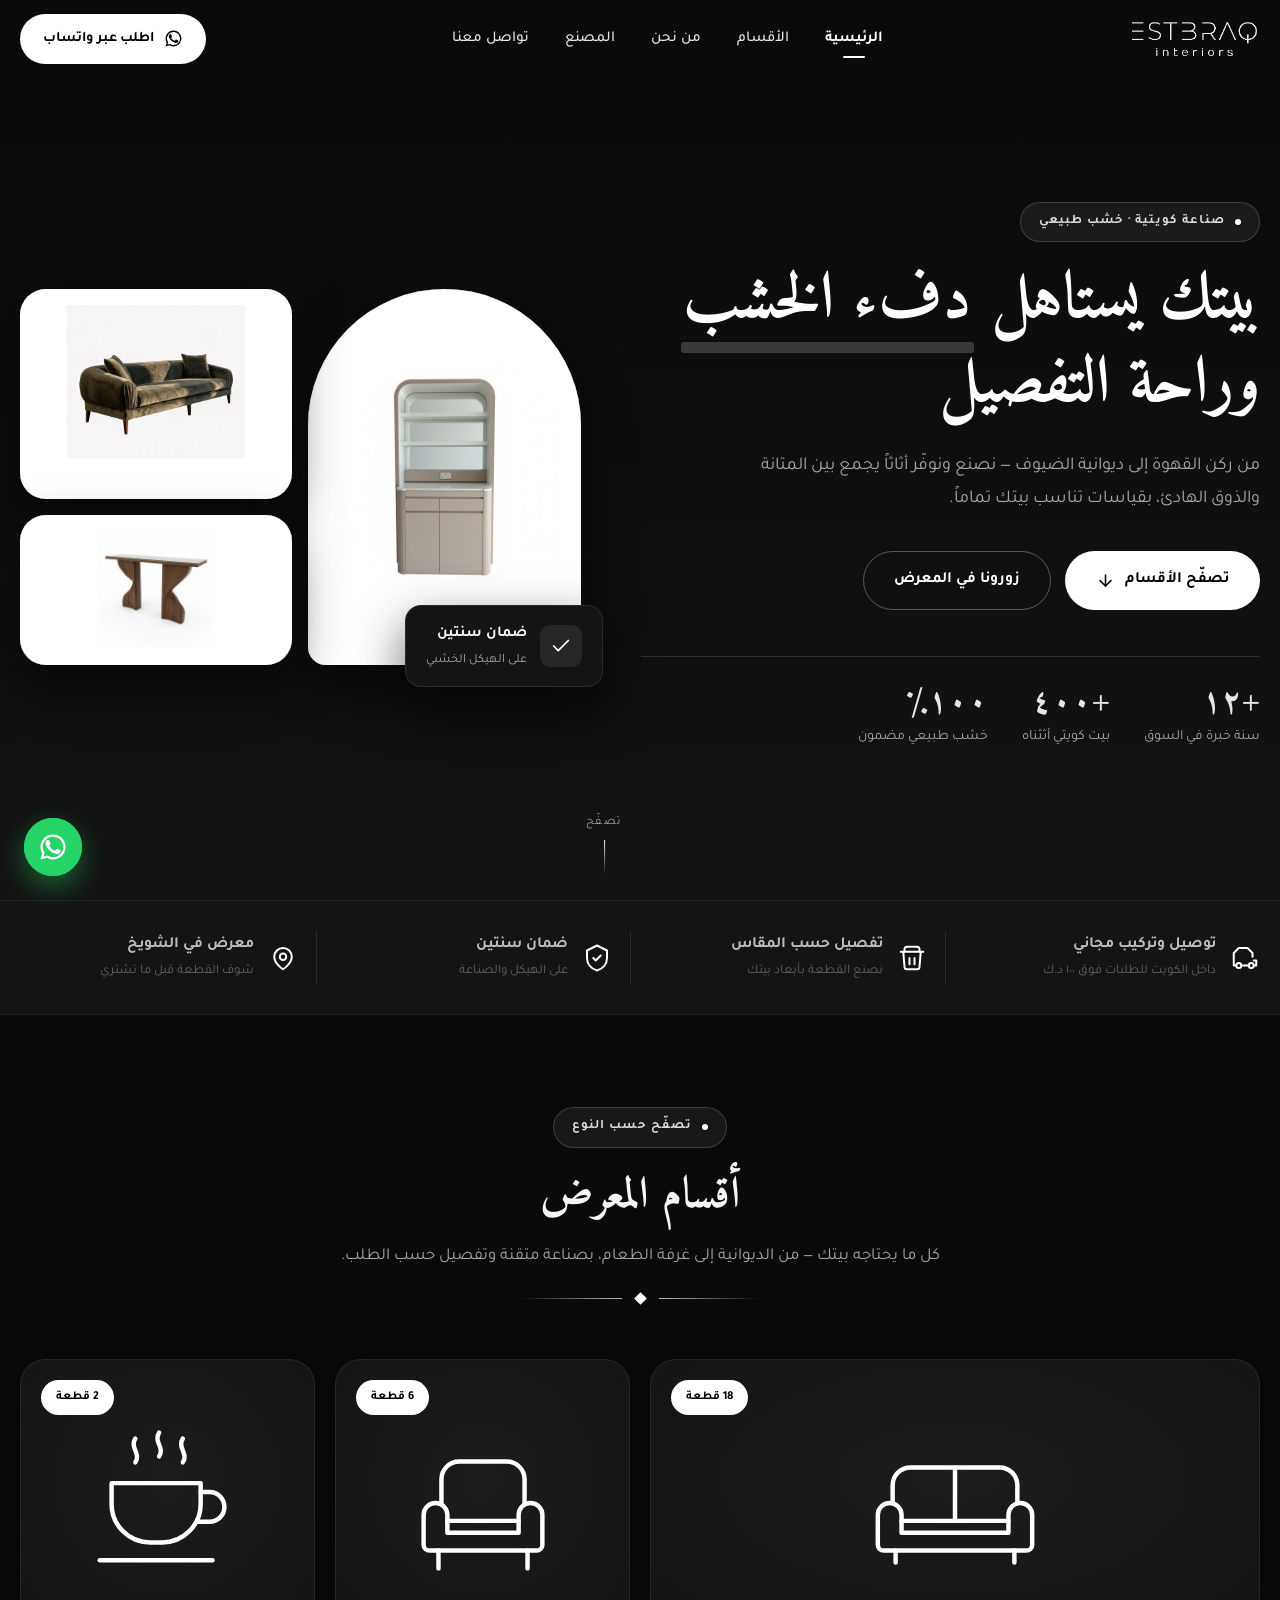
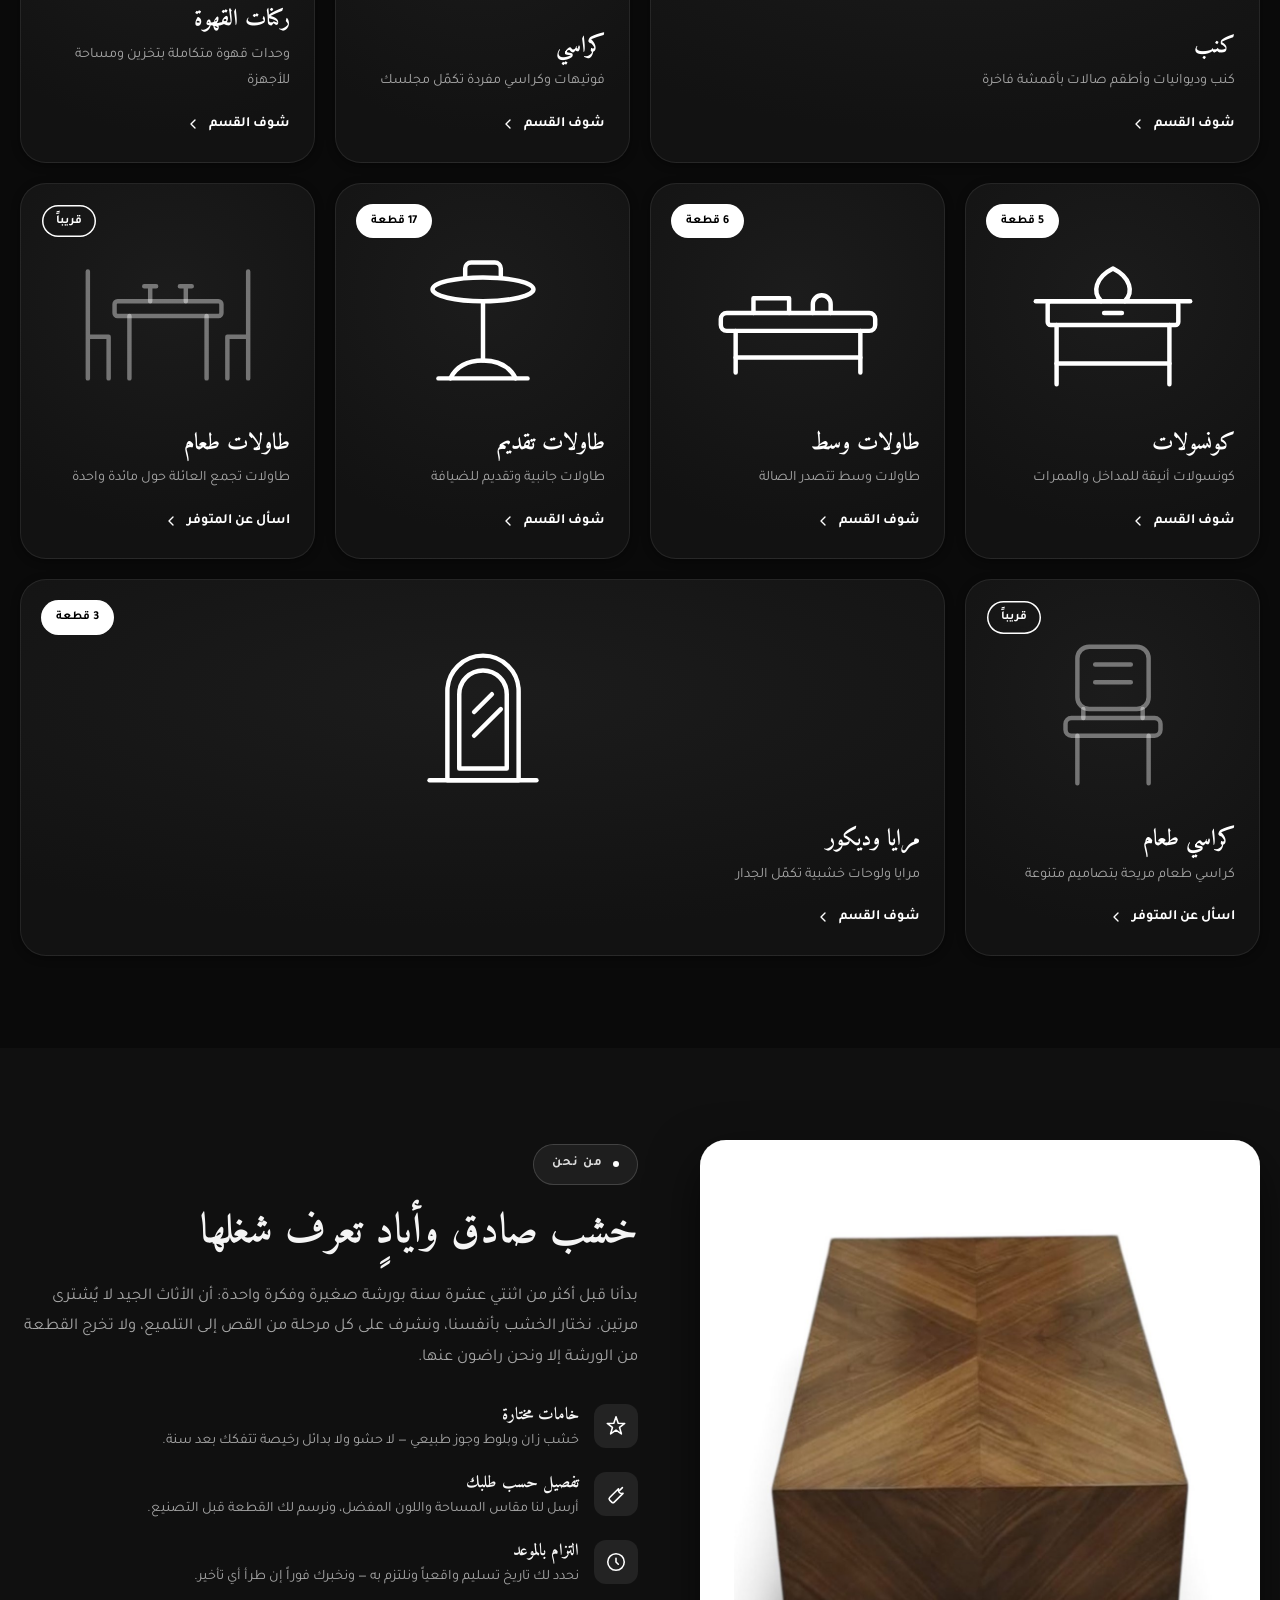
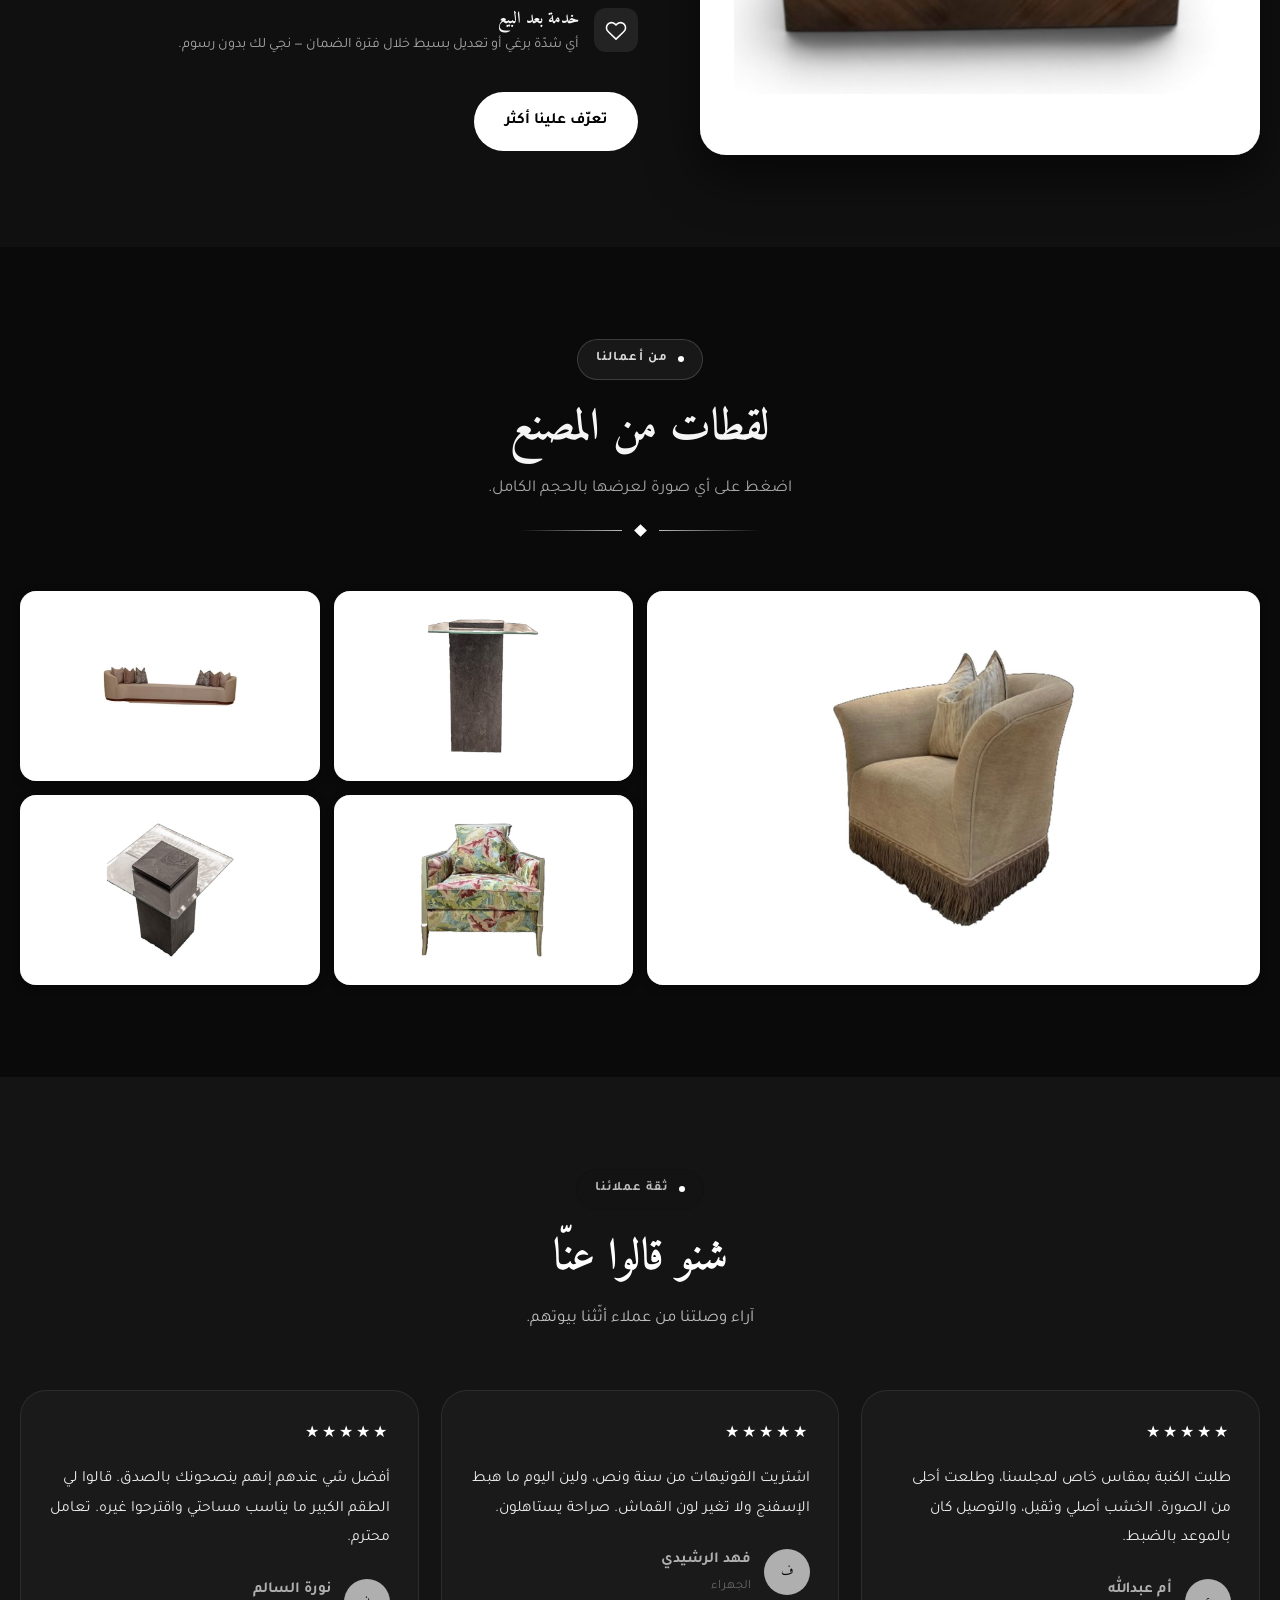
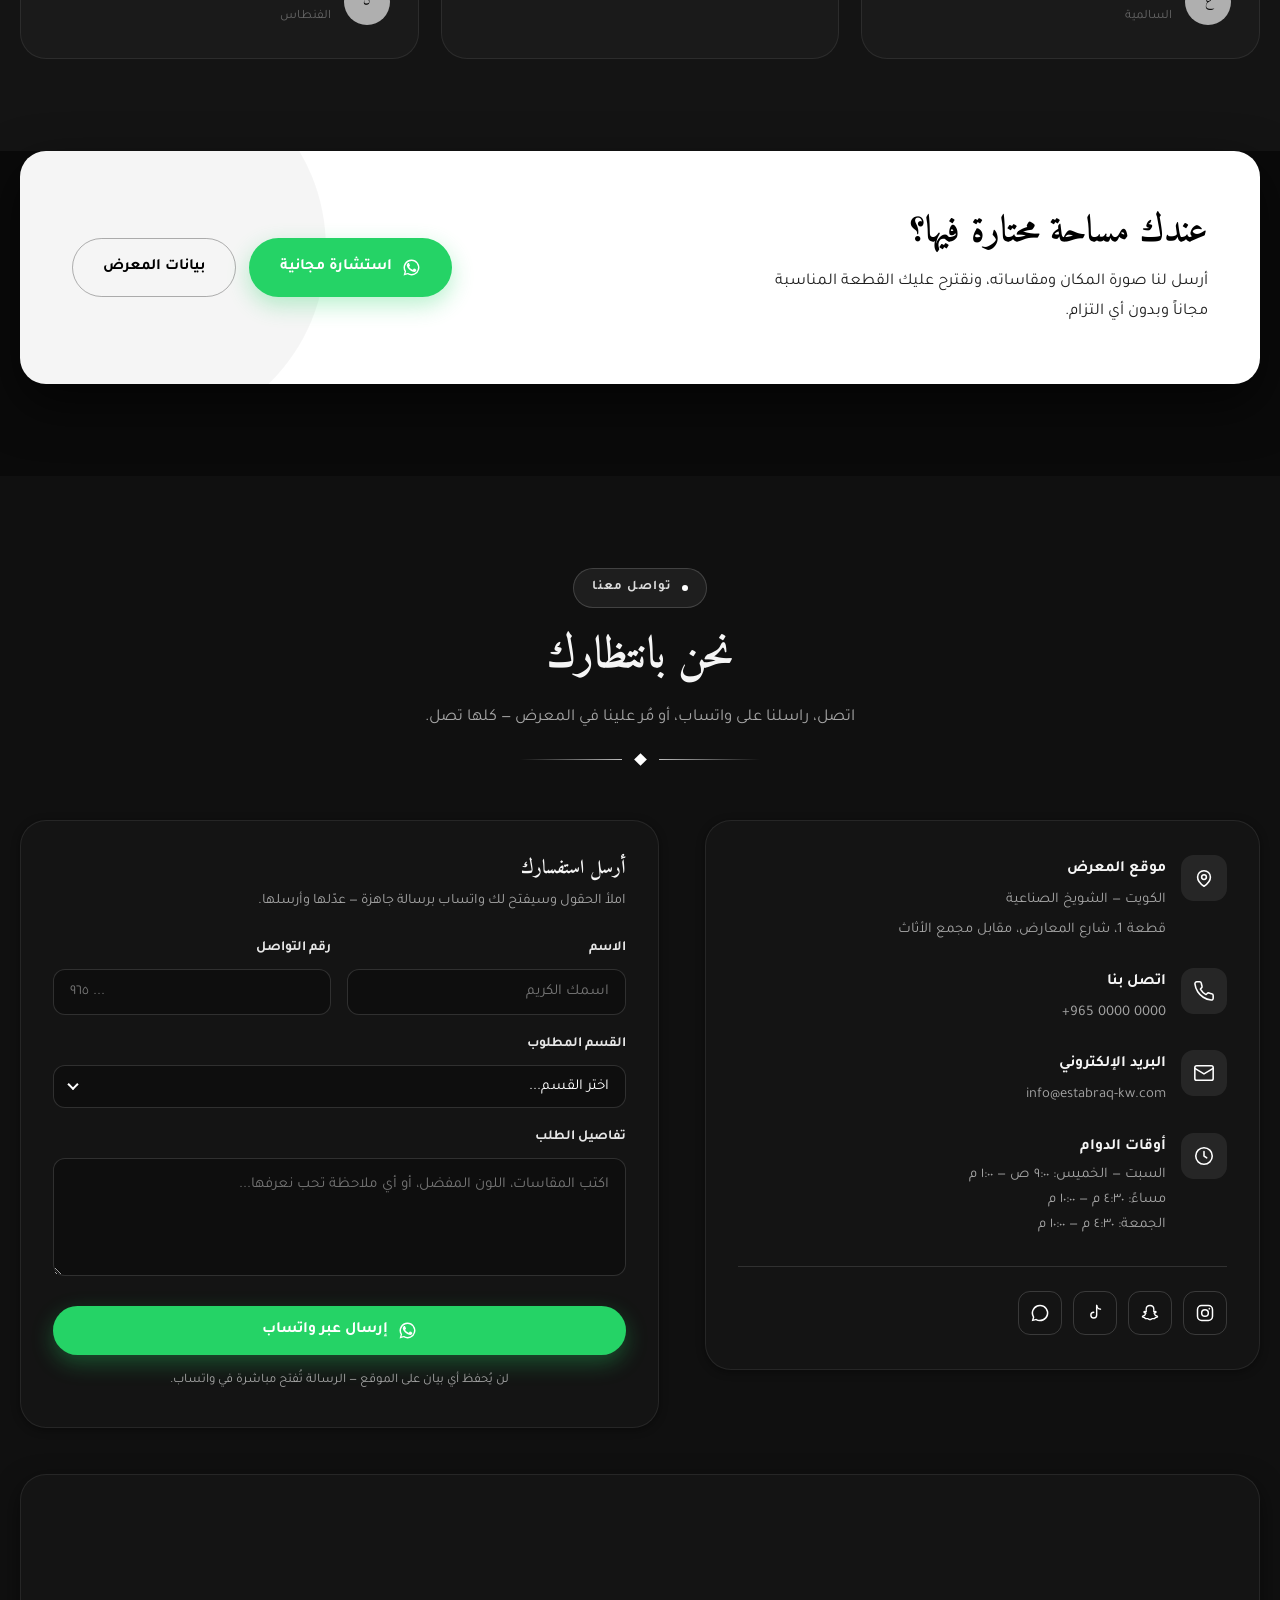
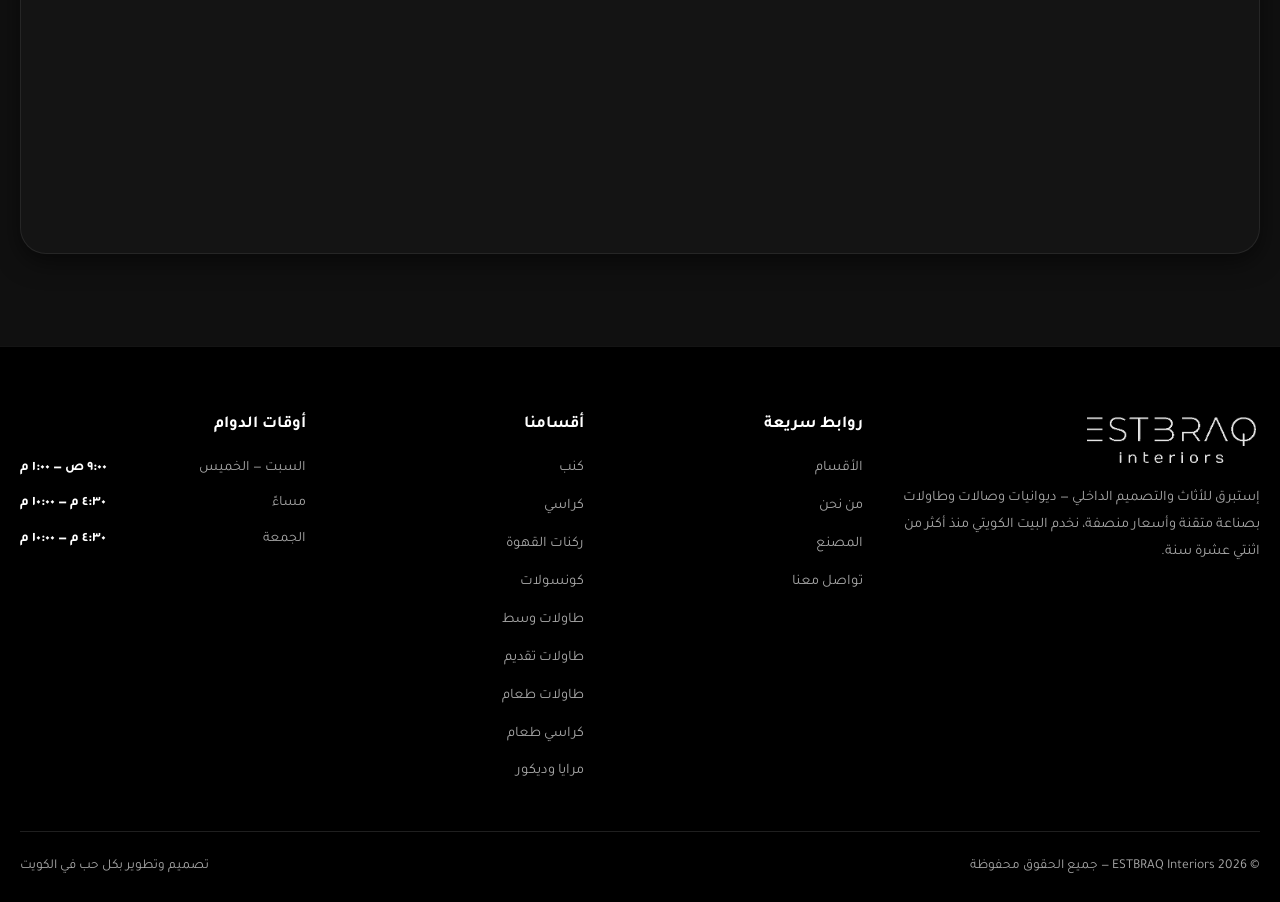
==== commit 10859c82: "Admin: password login, page layout & custom sections, dark theme Site - CONTENT.layout orders the se" ====
--- a/index.html
+++ b/index.html
@@ -230,7 +230,7 @@
 </section>
 
 <!-- ==================== آراء العملاء ==================== -->
-<section class="section reviews">
+<section class="section reviews" id="reviews">
   <div class="container">
 
     <div class="section-head reveal">
@@ -245,7 +245,7 @@
 </section>
 
 <!-- ==================== دعوة للتواصل ==================== -->
-<section class="section" style="padding-top:0;">
+<section class="section" id="cta" style="padding-top:0;">
   <div class="container">
     <div class="cta-band reveal">
       <div>
--- a/css/style.css
+++ b/css/style.css
@@ -1551,3 +1551,18 @@
 
 /* داخل صفحة القسم لا حاجة لتكرار اسم القسم على كل بطاقة */
 .catview .card__cat { display: none; }
+
+/* ==========================================================
+   الأقسام المخصّصة (تُضاف من لوحة التحكم)
+   ========================================================== */
+.custom-text { white-space: pre-line; }              /* الأسطر الجديدة في النص تظهر كما كُتبت */
+.custom-btn { margin-top: 26px; }
+.custom-split .about__copy .btn { margin-top: 8px; }
+.custom-split--flip .about__media { order: 2; }      /* الصورة على الجهة الأخرى */
+.custom-textsec .section-head { margin-bottom: 0; }
+.custom-images .gallery { margin-bottom: 0; }
+.custom-banner .cta-band p { white-space: pre-line; }
+@media (max-width: 1080px) {
+  .custom-split--flip .about__media { order: 0; }
+}
+.custom-banner { padding: 56px 0; }
